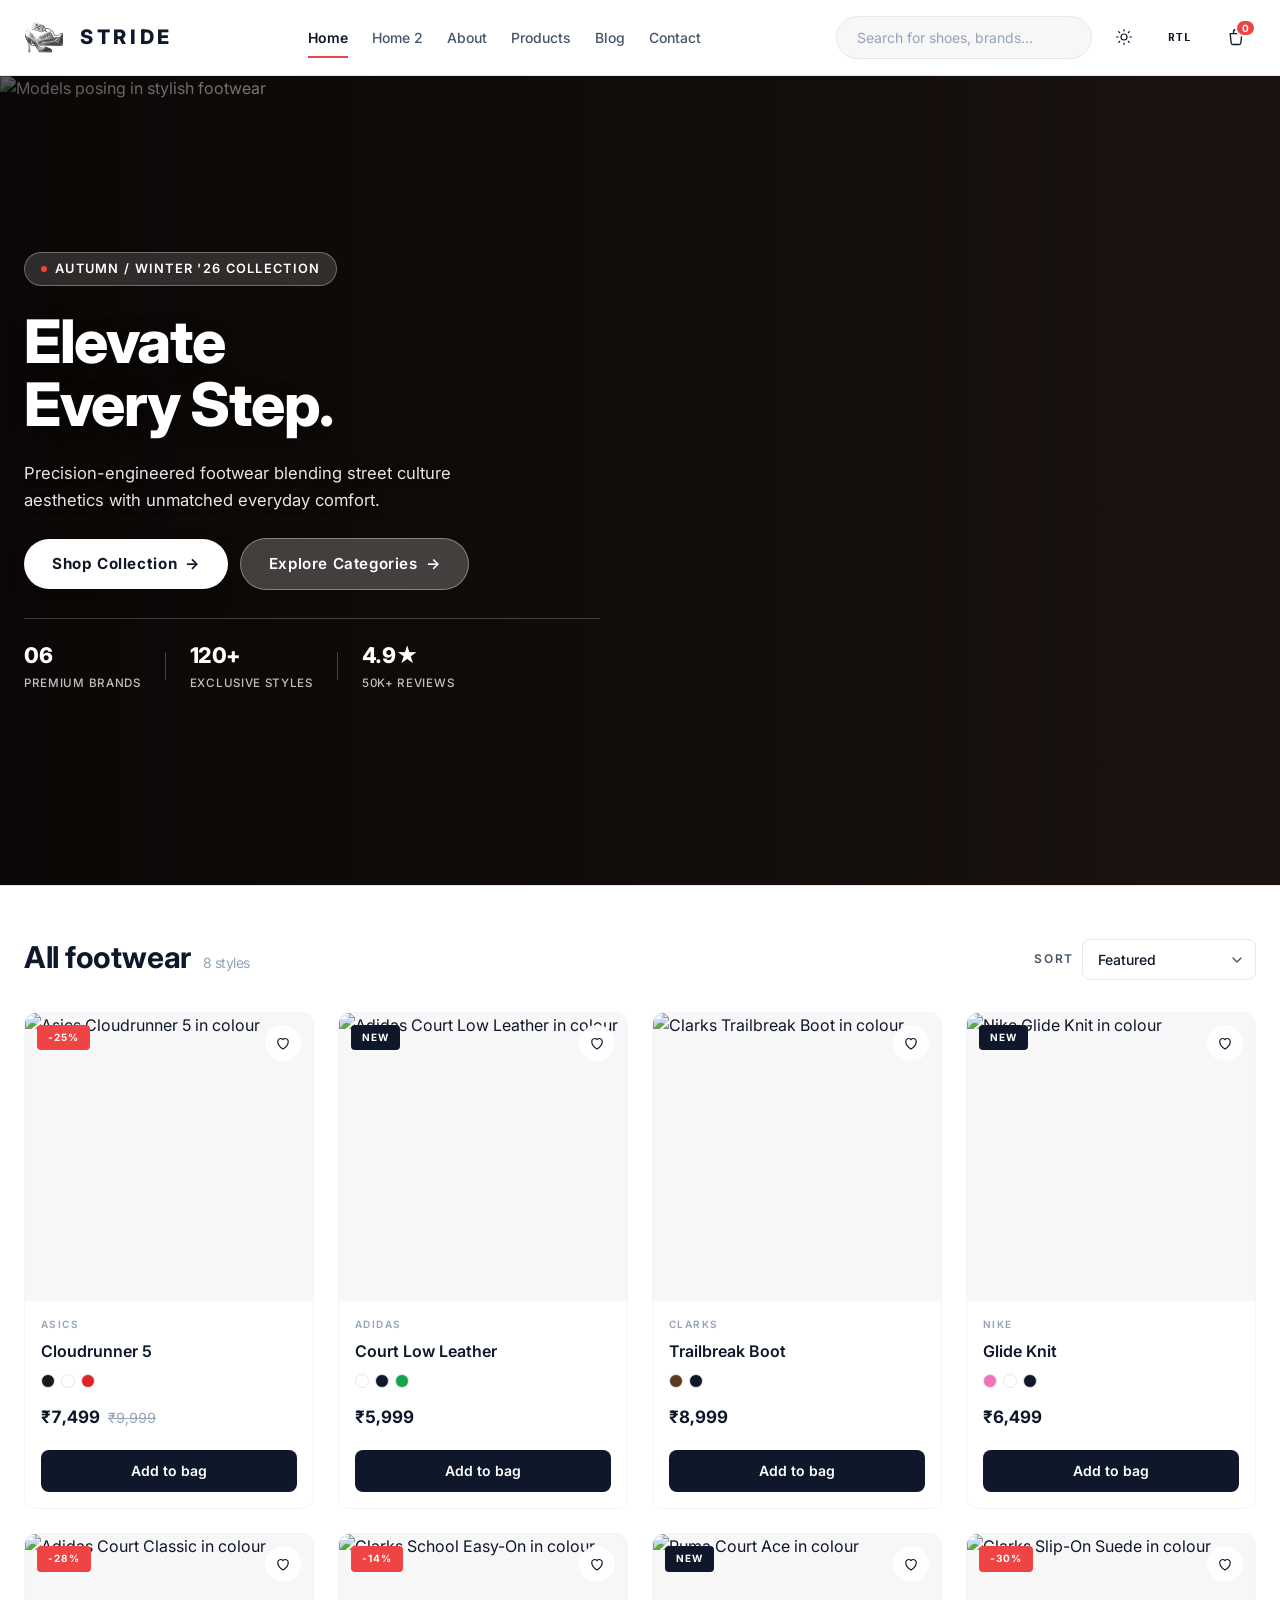
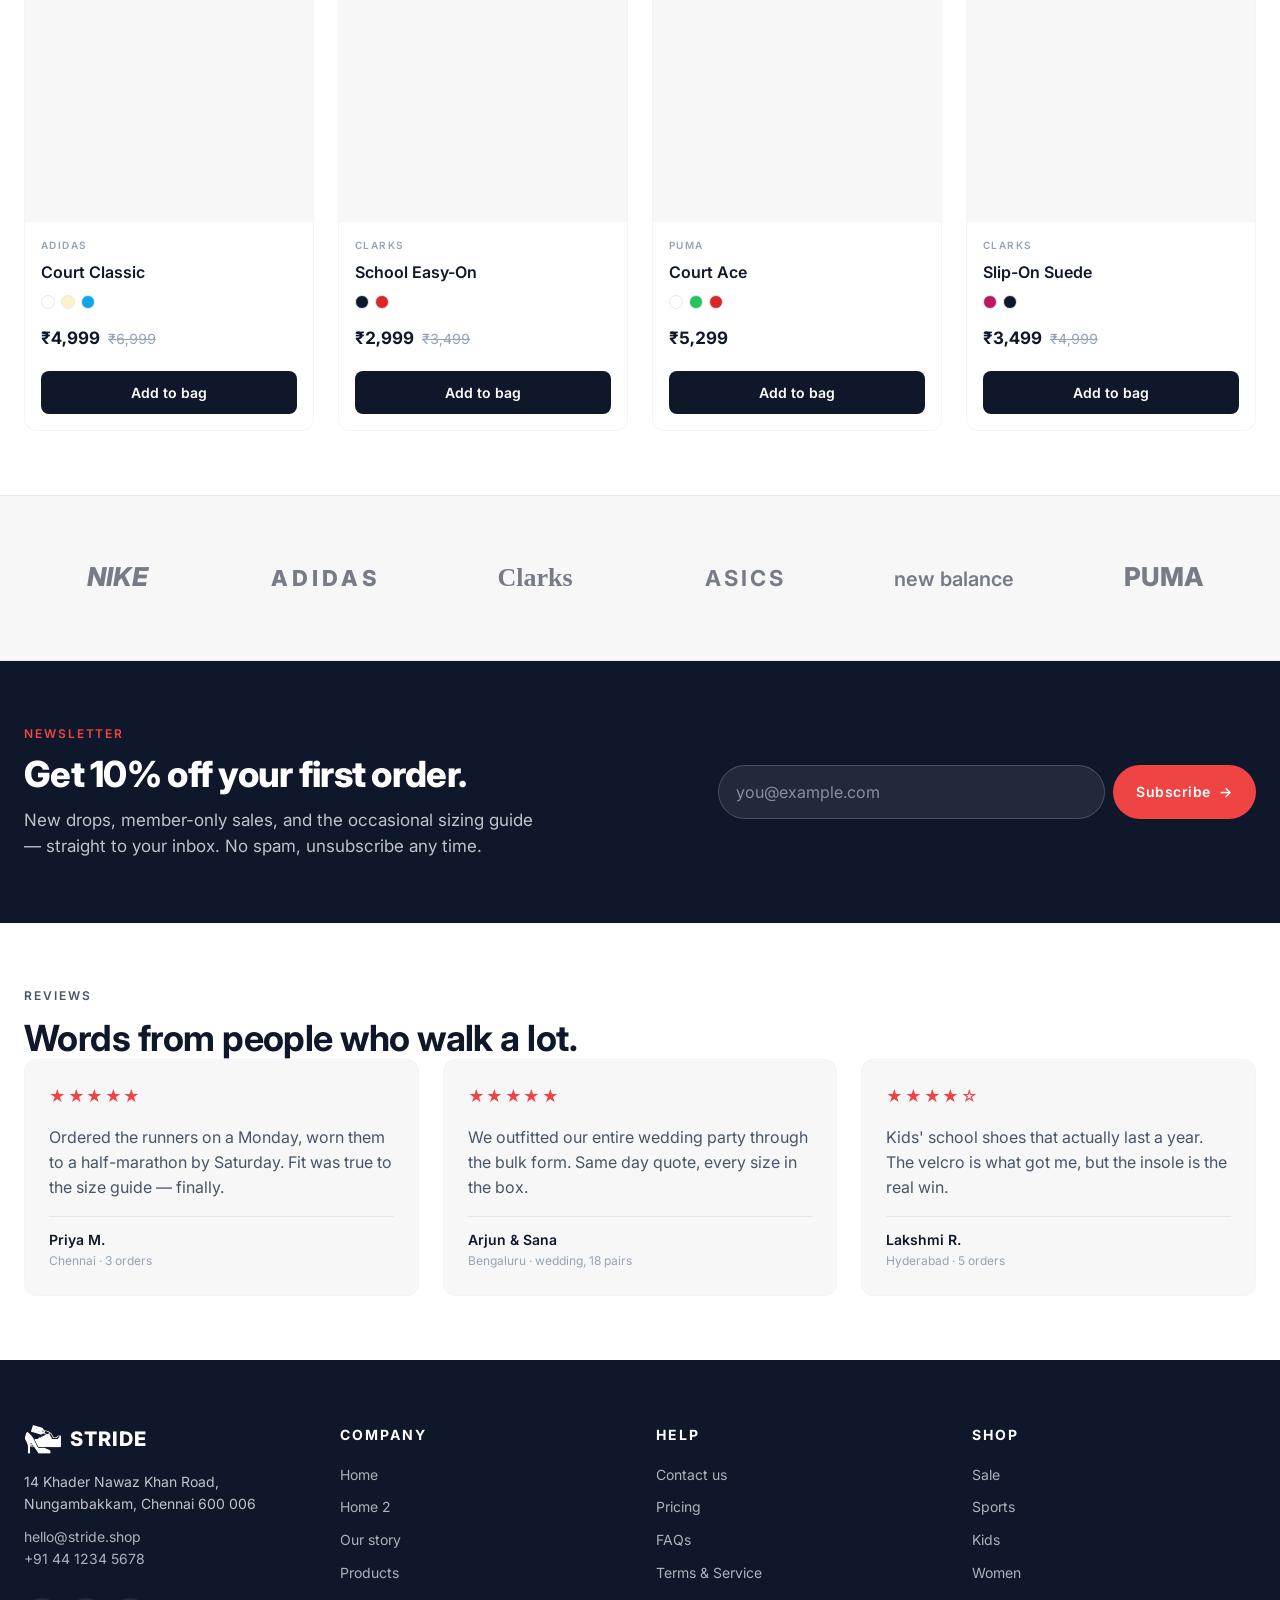
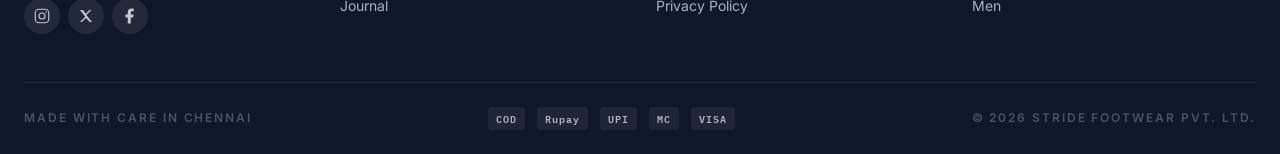
==== index.html @ 5e22107e "Initial Commit" ====
<!doctype html>
<html lang="en">
  <head>
    <meta charset="UTF-8" />
    <meta name="viewport" content="width=device-width, initial-scale=1.0" />
    <meta
      name="description"
      content="Stride — footwear for every step. Shop sneakers, formal shoes, sports shoes and kids' footwear from top brands. Free shipping over ₹999."
    />
    <title>Stride — Footwear for every step</title>
    <link rel="preconnect" href="https://fonts.googleapis.com" />
    <link rel="preconnect" href="https://fonts.gstatic.com" crossorigin />
    <link
      href="https://fonts.googleapis.com/css2?family=Inter:wght@300;400;500;600;700;800&family=IBM+Plex+Mono:wght@400;500&display=swap"
      rel="stylesheet"
    />
    <link rel="stylesheet" href="./css/styles.css" />
    <link
      rel="icon"
      href="data:image/svg+xml,%3Csvg xmlns='http://www.w3.org/2000/svg' viewBox='0 0 32 32'%3E%3Crect width='32' height='32' fill='%23ef4444'/%3E%3Cpath d='M5 22h22l-2-6-7-2-5 4-4-2-4 2z' fill='%23ffffff'/%3E%3C/svg%3E"
    />
    <script>
      /* Minimal theme boot to avoid flash — full logic in js/main.js */
      try {
        var t = localStorage.getItem('stride-theme');
        if (!t) t = matchMedia('(prefers-color-scheme: dark)').matches ? 'dark' : 'light';
        document.documentElement.setAttribute('data-theme', t);
        var d = localStorage.getItem('stride-dir');
        if (d) document.documentElement.setAttribute('dir', d);
      } catch (e) {}
    </script>
  </head>
  <body>
    <!-- navbar.js injects the shared utility bar, header and footer here -->

    <main id="top">
      <section class="hero hero--editorial" aria-labelledby="hero-title" style="min-height: 90vh;">
        <div class="hero__bg-media">
          <img
            src="https://images.unsplash.com/photo-1556906781-9a412961c28c?w=1600&auto=format&fit=crop"
            alt="Models posing in stylish footwear"
            class="hero__bg-img"
            loading="eager"
            decoding="async"
          />
          <div class="hero__bg-overlay" aria-hidden="true"></div>
        </div>

        <div class="hero__inner hero__inner--editorial">
          <!-- Left Overlay Copy -->
          <div class="hero__copy hero__copy--editorial" data-reveal>
            <span class="hero__eyebrow-editorial">
              <span class="hero__eyebrow-dot-white"></span>
              Autumn / Winter '26 Collection
            </span>

            <h1 id="hero-title" class="hero__title hero__title--editorial">
              Elevate<br />
              Every Step.
            </h1>

            <p class="hero__lede-editorial">
              Precision-engineered footwear blending street culture aesthetics with unmatched everyday comfort.
            </p>

            <div class="hero__ctas hero__ctas--editorial">
              <a href="#shop" class="btn hero__btn-white">
                Shop Collection
                <span aria-hidden="true">→</span>
              </a>
              <a href="#shop" class="btn hero__btn-glass">
                Explore Categories
                <span aria-hidden="true">→</span>
              </a>
            </div>

            <div class="hero__stats-editorial">
              <div class="hero__stat-item">
                <span class="hero__stat-val">06</span>
                <span class="hero__stat-lbl">Premium Brands</span>
              </div>
              <div class="hero__stat-divider"></div>
              <div class="hero__stat-item">
                <span class="hero__stat-val">120+</span>
                <span class="hero__stat-lbl">Exclusive Styles</span>
              </div>
              <div class="hero__stat-divider"></div>
              <div class="hero__stat-item">
                <span class="hero__stat-val">4.9★</span>
                <span class="hero__stat-lbl">50k+ Reviews</span>
              </div>
            </div>
          </div>

        </div>
      </section>

      <!-- ===============================================================
           PRODUCT GRID
           ============================================================ -->
      <section class="catalog" aria-labelledby="catalog-title">
        <header class="catalog__toolbar" data-reveal>
          <h2 id="catalog-title" class="catalog__title">
            <span data-catalog-label>All footwear</span>
            <span class="catalog__count" data-results-count>12 styles</span>
          </h2>

          <label class="catalog__sort">
            <span class="small-caps">Sort</span>
            <select data-sort>
              <option value="featured">Featured</option>
              <option value="price-asc">Price: Low to High</option>
              <option value="price-desc">Price: High to Low</option>
              <option value="newest">Newest</option>
            </select>
          </label>
        </header>

        <div class="product-grid" data-product-grid aria-live="polite">
          <!-- Cards rendered by script.js -->
        </div>

        <p class="catalog__empty" data-empty hidden>
          No products in this category yet. Try another filter.
        </p>
      </section>

      <!-- ===============================================================
           BRANDS
           ============================================================ -->
      <section id="brands" class="brands-strip" aria-labelledby="brands-title">
        <header class="brands-strip__header" data-reveal>
        </header>

        <ul class="brands-list" role="list" data-reveal>
          <li class="brands-list__item">
            <svg viewBox="0 0 160 36" width="160" height="36" aria-label="Nike">
              <text x="80" y="26" text-anchor="middle" font-family="Inter, sans-serif" font-style="italic" font-weight="800" font-size="26" fill="currentColor">NIKE</text>
            </svg>
          </li>
          <li class="brands-list__item">
            <svg viewBox="0 0 160 36" width="160" height="36" aria-label="Adidas">
              <text x="80" y="26" text-anchor="middle" font-family="Inter, sans-serif" font-weight="800" letter-spacing="4" font-size="22" fill="currentColor">ADIDAS</text>
            </svg>
          </li>
          <li class="brands-list__item">
            <svg viewBox="0 0 160 36" width="160" height="36" aria-label="Clarks">
              <text x="80" y="26" text-anchor="middle" font-family="Cormorant Garamond, serif" font-weight="600" font-size="26" fill="currentColor">Clarks</text>
            </svg>
          </li>
          <li class="brands-list__item">
            <svg viewBox="0 0 160 36" width="160" height="36" aria-label="Asics">
              <text x="80" y="26" text-anchor="middle" font-family="Inter, sans-serif" font-weight="700" letter-spacing="3" font-size="22" fill="currentColor">ASICS</text>
            </svg>
          </li>
          <li class="brands-list__item">
            <svg viewBox="0 0 180 36" width="180" height="36" aria-label="New Balance">
              <text x="90" y="26" text-anchor="middle" font-family="Inter, sans-serif" font-weight="600" font-size="20" fill="currentColor">new balance</text>
            </svg>
          </li>
          <li class="brands-list__item">
            <svg viewBox="0 0 160 36" width="160" height="36" aria-label="Puma">
              <text x="80" y="26" text-anchor="middle" font-family="Inter, sans-serif" font-weight="800" font-size="26" fill="currentColor">PUMA</text>
            </svg>
          </li>
        </ul>
      </section>

      <!-- ===============================================================
           PROMO STRIP
           ============================================================ -->
      <section class="promo-strip" aria-label="Newsletter signup">
        <div class="promo-strip__inner" data-reveal>
          <div class="promo-strip__copy">
            <span class="small-caps promo-strip__eyebrow">Newsletter</span>
            <h2 class="promo-strip__title">Get 10% off your first order.</h2>
            <p class="promo-strip__lede">
              New drops, member-only sales, and the occasional sizing
              guide — straight to your inbox. No spam, unsubscribe any
              time.
            </p>
          </div>
          <form class="promo-strip__form" data-form novalidate>
            <label class="visually-hidden" for="newsletter-email">Email address</label>
            <input
              id="newsletter-email"
              type="email"
              name="email"
              placeholder="you@example.com"
              required
              class="promo-strip__input"
            />
            <button type="submit" class="btn btn--primary">
              Subscribe
              <span aria-hidden="true">→</span>
            </button>
            <p class="promo-strip__done" data-form-success hidden>
              Thanks — check your inbox for the code.
            </p>
          </form>
        </div>
      </section>

      <!-- ===============================================================
           TESTIMONIALS
           ============================================================ -->
      <section class="testimonials" aria-labelledby="testimonials-title">
        <header class="testimonials__header" data-reveal>
          <span class="small-caps">Reviews</span>
          <h2 id="testimonials-title" class="testimonials__title">Words from people who walk a lot.</h2>
        </header>

        <ul class="testimonials__grid" role="list" data-reveal>
          <li class="testimonial">
            <div class="testimonial__stars" aria-label="5 out of 5 stars">★★★★★</div>
            <p class="testimonial__quote">
              Ordered the runners on a Monday, worn them to a half-marathon
              by Saturday. Fit was true to the size guide — finally.
            </p>
            <footer class="testimonial__author">
              <span class="testimonial__name">Priya M.</span>
              <span class="testimonial__meta">Chennai · 3 orders</span>
            </footer>
          </li>
          <li class="testimonial">
            <div class="testimonial__stars" aria-label="5 out of 5 stars">★★★★★</div>
            <p class="testimonial__quote">
              We outfitted our entire wedding party through the bulk
              form. Same day quote, every size in the box.
            </p>
            <footer class="testimonial__author">
              <span class="testimonial__name">Arjun &amp; Sana</span>
              <span class="testimonial__meta">Bengaluru · wedding, 18 pairs</span>
            </footer>
          </li>
          <li class="testimonial">
            <div class="testimonial__stars" aria-label="4 out of 5 stars">★★★★☆</div>
            <p class="testimonial__quote">
              Kids' school shoes that actually last a year. The velcro
              is what got me, but the insole is the real win.
            </p>
            <footer class="testimonial__author">
              <span class="testimonial__name">Lakshmi R.</span>
              <span class="testimonial__meta">Hyderabad · 5 orders</span>
            </footer>
          </li>
        </ul>
      </section>
    </main>

    <!-- ===================================================================
         CATALOG DATA — read by script.js
         =================================================================== -->
    <script type="application/json" id="catalog-data">
[
  {
    "id": "m-runner-01",
    "name": "Cloudrunner 5",
    "brand": "Asics",
    "category": "men",
    "price": 7499,
    "oldPrice": 9999,
    "badge": "sale",
    "discount": 25,
    "colors": ["#1a1a1a", "#ffffff", "#dc2626"],
    "image": "https://images.unsplash.com/photo-1542291026-7eec264c27ff?w=600&auto=format&fit=crop"
  },
  {
    "id": "m-sneaker-02",
    "name": "Court Low Leather",
    "brand": "Adidas",
    "category": "men",
    "price": 5999,
    "oldPrice": null,
    "badge": "new",
    "discount": null,
    "colors": ["#ffffff", "#0f172a", "#16a34a"],
    "image": "https://images.unsplash.com/photo-1595950653106-6c9ebd614d3a?w=600&auto=format&fit=crop"
  },
  {
    "id": "m-boot-03",
    "name": "Trailbreak Boot",
    "brand": "Clarks",
    "category": "men",
    "price": 8999,
    "oldPrice": null,
    "badge": null,
    "discount": null,
    "colors": ["#5b3a1f", "#0f172a"],
    "image": "https://images.unsplash.com/photo-1520639888713-7851133b1ed0?w=600&auto=format&fit=crop"
  },
  {
    "id": "w-runner-04",
    "name": "Glide Knit",
    "brand": "Nike",
    "category": "women",
    "price": 6499,
    "oldPrice": null,
    "badge": "new",
    "discount": null,
    "colors": ["#f472b6", "#ffffff", "#0f172a"],
    "image": "https://images.unsplash.com/photo-1606107557195-0e29a4b5b4aa?w=600&auto=format&fit=crop"
  },
  {
    "id": "w-sneaker-05",
    "name": "Court Classic",
    "brand": "Adidas",
    "category": "women",
    "price": 4999,
    "oldPrice": 6999,
    "badge": "sale",
    "discount": 28,
    "colors": ["#ffffff", "#fef3c7", "#0ea5e9"],
    "image": "https://images.unsplash.com/photo-1595341888016-a392ef81b7de?w=600&auto=format&fit=crop"
  },
  
  {
    "id": "k-velcro-08",
    "name": "School Easy-On",
    "brand": "Clarks",
    "category": "kids",
    "price": 2999,
    "oldPrice": 3499,
    "badge": "sale",
    "discount": 14,
    "colors": ["#0f172a", "#dc2626"],
    "image": "https://images.unsplash.com/photo-1551107696-a4b0c5a0d9a2?w=600&auto=format&fit=crop"
  },
  
  {
    "id": "s-court-10",
    "name": "Court Ace",
    "brand": "Puma",
    "category": "sports",
    "price": 5299,
    "oldPrice": null,
    "badge": "new",
    "discount": null,
    "colors": ["#ffffff", "#22c55e", "#dc2626"],
    "image": "https://images.unsplash.com/photo-1460353581641-37baddab0fa2?w=600&auto=format&fit=crop"
  },
  
  {
    "id": "w-sale-12",
    "name": "Slip-On Suede",
    "brand": "Clarks",
    "category": "women",
    "price": 3499,
    "oldPrice": 4999,
    "badge": "sale",
    "discount": 30,
    "colors": ["#be185d", "#0f172a"],
    "image": "https://images.unsplash.com/photo-1543163521-1bf539c55dd2?w=600&auto=format&fit=crop"
  }
]
    </script>

    <script src="./js/data.js" defer></script>
    <script src="./js/navbar.js" defer></script>
    <script src="./js/main.js" defer></script>
    <script src="./js/form-validation.js" defer></script>
    <script src="./js/script.js" defer></script>
  </body>
</html>
---- css/styles.css ----
/* ==========================================================================
   Stride — Footwear ecommerce landing page
   ========================================================================== */

/* --------------------------------------------------------------------------
   Design tokens
   -------------------------------------------------------------------------- */
:root {
  /* Color */
  --bg: #ffffff;
  --bg-soft: #f7f7f8;
  --surface: #ffffff;
  --ink: #0f172a;
  --ink-soft: #475569;
  --ink-muted: #94a3b8;
  --border: #e5e7eb;
  --border-soft: #f1f5f9;
  --accent: #ef4444;
  --accent-deep: #dc2626;
  --accent-soft: #fff1f2;
  --success: #16a34a;
  --danger: #dc2626;
  --price: #0f172a;
  --price-old: #94a3b8;
  --utility-bg: #0f172a;
  --utility-text: #f1f5f9;
  --inverse-bg: #0f172a;
  --inverse-text: #ffffff;
  --footer-bg: #0f172a;
  --toast-bg: #0f172a;
  --toast-text: #ffffff;

  /* Type */
  --font-display: 'Inter', system-ui, sans-serif;
  --font-body: 'Inter', system-ui, -apple-system, BlinkMacSystemFont, sans-serif;
  --font-mono: 'IBM Plex Mono', ui-monospace, 'Courier New', monospace;

  /* Spacing (4pt base for ecommerce density) */
  --space-1: 0.25rem;
  --space-2: 0.5rem;
  --space-3: 0.75rem;
  --space-4: 1rem;
  --space-6: 1.5rem;
  --space-8: 2rem;
  --space-12: 3rem;
  --space-16: 4rem;
  --space-24: 6rem;

  /* Type scale */
  --text-xs: 0.75rem;
  --text-sm: 0.875rem;
  --text-base: 1rem;
  --text-lg: 1.0625rem;
  --text-xl: 1.25rem;
  --text-2xl: 1.5rem;
  --text-3xl: 1.875rem;
  --text-4xl: 2.25rem;
  --text-5xl: 3rem;
  --text-6xl: 3.75rem;

  /* Layout */
  --max-width: 80rem;
  --gutter: 1.5rem;

  /* Radii */
  --radius-sm: 4px;
  --radius-md: 8px;
  --radius-lg: 12px;
  --radius-xl: 16px;
  --radius-pill: 999px;

  /* Shadows */
  --shadow-sm: 0 1px 2px rgba(15, 23, 42, 0.05);
  --shadow-md: 0 4px 12px -2px rgba(15, 23, 42, 0.08);
  --shadow-lg: 0 16px 40px -12px rgba(15, 23, 42, 0.18);

  /* Easing */
  --ease-out: cubic-bezier(0.22, 0.61, 0.36, 1);
  color-scheme: light;
}

/* --------------------------------------------------------------------------
   Reset
   -------------------------------------------------------------------------- */
*,
*::before,
*::after {
  box-sizing: border-box;
}

html {
  scroll-behavior: smooth;
  -webkit-text-size-adjust: 100%;
}

body {
  margin: 0;
  background: var(--bg);
  color: var(--ink);
  font-family: var(--font-body);
  font-size: var(--text-base);
  line-height: 1.55;
  font-weight: 400;
  -webkit-font-smoothing: antialiased;
  -moz-osx-font-smoothing: grayscale;
  text-rendering: optimizeLegibility;
  transition: background-color 260ms ease, color 260ms ease;
}

img,
svg {
  display: block;
  max-width: 100%;
}

a {
  color: var(--ink);
  text-decoration: none;
  transition: color 160ms ease;
}

a:hover {
  color: var(--accent-deep);
}

button {
  font: inherit;
  color: inherit;
  background: none;
  border: none;
  cursor: pointer;
}

ul,
ol {
  list-style: none;
  margin: 0;
  padding: 0;
}

h1,
h2,
h3,
h4,
h5,
h6,
p,
dl,
dd,
figure {
  margin: 0;
}

.visually-hidden {
  position: absolute;
  width: 1px;
  height: 1px;
  padding: 0;
  margin: -1px;
  overflow: hidden;
  clip: rect(0, 0, 0, 0);
  border: 0;
}

/* --------------------------------------------------------------------------
   Utility classes
   -------------------------------------------------------------------------- */
.small-caps {
  font-family: var(--font-body);
  font-size: var(--text-xs);
  letter-spacing: 0.16em;
  text-transform: uppercase;
  font-weight: 600;
  color: var(--ink-soft);
}

/* --------------------------------------------------------------------------
   Buttons
   -------------------------------------------------------------------------- */
.btn {
  display: inline-flex;
  align-items: center;
  justify-content: center;
  gap: var(--space-2);
  padding: 0.85rem 1.4rem;
  font-family: var(--font-body);
  font-size: var(--text-sm);
  letter-spacing: 0.04em;
  font-weight: 600;
  border: 1px solid transparent;
  border-radius: var(--radius-pill);
  cursor: pointer;
  transition: all 180ms var(--ease-out);
  white-space: nowrap;
  text-align: center;
}

.btn--primary {
  background: var(--inverse-bg);
  color: var(--inverse-text);
}
.btn--primary:hover {
  background: var(--accent-deep);
  color: #fff;
  transform: translateY(-1px);
  box-shadow: var(--shadow-md);
}

.btn--ghost {
  background: transparent;
  color: var(--ink);
  border-color: var(--border);
}
.btn--ghost:hover {
  background: var(--bg-soft);
  border-color: var(--ink-muted);
}

.btn--accent {
  background: var(--accent);
  color: #fff;
}
.btn--accent:hover {
  background: var(--accent-deep);
  color: #fff;
}

.btn--block {
  width: 100%;
}

/* --------------------------------------------------------------------------
   Utility bar (top strip)
   -------------------------------------------------------------------------- */
.utility-bar {
  background: var(--utility-bg);
  color: var(--utility-text);
  font-size: var(--text-xs);
}

.utility-bar__inner {
  max-width: var(--max-width);
  margin: 0 auto;
  padding: 0.6rem var(--gutter);
  display: flex;
  align-items: center;
  gap: var(--space-6);
}

.utility-bar__item {
  display: inline-flex;
  align-items: center;
  gap: 0.4rem;
  color: rgba(241, 245, 249, 0.85);
  letter-spacing: 0.02em;
}

.utility-bar__item--right {
  margin-left: auto;
}

.utility-bar__item a {
  color: rgba(241, 245, 249, 0.85);
  transition: color 160ms ease;
}

.utility-bar__item a:hover {
  color: #fff;
}

@media (max-width: 720px) {
  .utility-bar__item:not(:first-child):not(.utility-bar__item--right) {
    display: none;
  }
  .utility-bar__item--right a:nth-of-type(2) {
    display: none;
  }
}

/* --------------------------------------------------------------------------
   Header
   -------------------------------------------------------------------------- */
.header {
  position: sticky;
  top: 0;
  z-index: 50;
  background: var(--bg);
  border-bottom: 1px solid var(--border);
  backdrop-filter: saturate(140%) blur(10px);
}

.header__inner {
  max-width: var(--max-width);
  margin: 0 auto;
  padding: var(--space-4) var(--gutter);
  display: grid;
  grid-template-columns: auto 1fr auto;
  align-items: center;
  gap: var(--space-6);
}

.brand {
  display: inline-flex;
  align-items: center;
  gap: var(--space-2);
  color: var(--ink);
}

.brand__mark {
  display: inline-flex;
  color: var(--accent);
}

.brand__word {
  font-size: var(--text-xl);
  font-weight: 800;
  letter-spacing: 0.18em;
}

.primary-nav {
  display: flex;
  align-items: center;
  gap: var(--space-6);
  justify-self: center;
}

.primary-nav__link {
  font-size: var(--text-sm);
  font-weight: 500;
  color: var(--ink-soft);
  position: relative;
  padding: var(--space-2) 0;
}

.primary-nav__link:hover {
  color: var(--ink);
}

.primary-nav__link--accent {
  color: var(--accent-deep);
  font-weight: 600;
}

.primary-nav__link.is-active {
  color: var(--ink);
  font-weight: 600;
}

.primary-nav__link.is-active::after {
  transform: scaleX(1);
}

.primary-nav__link::after {
  content: '';
  position: absolute;
  left: 0;
  right: 0;
  bottom: -2px;
  height: 2px;
  background: var(--accent);
  transform: scaleX(0);
  transform-origin: left center;
  transition: transform 220ms var(--ease-out);
}

.primary-nav__link:hover::after {
  transform: scaleX(1);
}

.header__actions {
  display: flex;
  align-items: center;
  gap: var(--space-3);
  justify-self: end;
}

.search {
  position: relative;
  display: flex;
  align-items: center;
  background: var(--bg-soft);
  border: 1px solid var(--border);
  border-radius: var(--radius-pill);
  padding: 0 var(--space-3);
  width: 16rem;
  transition: border-color 160ms ease, background 160ms ease;
}

.search:focus-within {
  border-color: var(--ink);
  background: #fff;
}

.search__icon {
  color: var(--ink-muted);
  display: inline-flex;
}

.search__input {
  flex: 1;
  border: none;
  background: transparent;
  padding: 0.6rem var(--space-2);
  font: inherit;
  font-size: var(--text-sm);
  color: var(--ink);
  outline: none;
}

.search__input::placeholder {
  color: var(--ink-muted);
}

.icon-btn {
  position: relative;
  display: inline-flex;
  align-items: center;
  justify-content: center;
  width: 40px;
  height: 40px;
  border-radius: var(--radius-pill);
  color: var(--ink);
  transition: background 160ms ease, color 160ms ease;
}

.icon-btn:hover {
  background: var(--bg-soft);
  color: var(--accent-deep);
}

.icon-btn__count {
  position: absolute;
  top: 2px;
  right: 0;
  background: var(--accent);
  color: #fff;
  font-size: 10px;
  font-weight: 700;
  min-width: 18px;
  height: 18px;
  border-radius: var(--radius-pill);
  display: inline-flex;
  align-items: center;
  justify-content: center;
  padding: 0 5px;
  border: 2px solid var(--bg);
}

/* Hamburger */
.nav-toggle {
  display: none;
  flex-direction: column;
  gap: 4px;
  width: 40px;
  height: 40px;
  align-items: center;
  justify-content: center;
}

.nav-toggle__line {
  display: block;
  width: 20px;
  height: 2px;
  background: var(--ink);
  transition: transform 200ms ease, opacity 200ms ease;
}

.nav-toggle[aria-expanded='true'] .nav-toggle__line:nth-child(1) {
  transform: translateY(6px) rotate(45deg);
}
.nav-toggle[aria-expanded='true'] .nav-toggle__line:nth-child(2) {
  opacity: 0;
}
.nav-toggle[aria-expanded='true'] .nav-toggle__line:nth-child(3) {
  transform: translateY(-6px) rotate(-45deg);
}

/* Mobile nav (under header) */
.mobile-nav {
  display: none;
  flex-direction: column;
  gap: 0;
  padding: var(--space-3) var(--gutter) var(--space-6);
  background: var(--bg);
  border-top: 1px solid var(--border-soft);
}

.mobile-nav__link {
  padding: var(--space-3) 0;
  font-weight: 500;
  color: var(--ink);
  border-bottom: 1px solid var(--border-soft);
}

.mobile-nav__link--accent {
  color: var(--accent-deep);
  font-weight: 600;
}

.mobile-nav__link.is-active {
  color: var(--accent-deep);
  font-weight: 600;
}

.mobile-nav__row {
  display: flex;
  flex-wrap: wrap;
  gap: var(--space-2);
  padding-top: var(--space-3);
}

.mobile-nav.is-open {
  display: flex;
}

/* --------------------------------------------------------------------------
   Hero (Original & Full-Bleed Editorial Variant)
   -------------------------------------------------------------------------- */
.hero {
  background: var(--bg-soft);
  border-bottom: 1px solid var(--border);
}

.hero--editorial {
  position: relative;
  min-height: clamp(480px, 75vh, 680px);
  display: flex;
  align-items: center;
  overflow: hidden;
  background: #1c1410;
  color: #ffffff;
  border-bottom: 1px solid var(--border);
}

.hero__bg-media {
  position: absolute;
  inset: 0;
  z-index: 0;
  overflow: hidden;
}

.hero__bg-img {
  width: 100%;
  height: 100%;
  object-fit: cover;
  object-position: center 35%;
  display: block;
}

.hero__bg-overlay {
  position: absolute;
  inset: 0;
  background: linear-gradient(
    90deg,
    rgba(0, 0, 0, 0.65) 0%,
    rgba(0, 0, 0, 0.35) 55%,
    rgba(0, 0, 0, 0.05) 100%
  );
}

.hero__inner--editorial {
  position: relative;
  z-index: 2;
  width: 100%;
  max-width: var(--max-width);
  margin: 0 auto;
  padding: clamp(3rem, 6vw, 5rem) var(--gutter);
  display: flex;
  justify-content: space-between;
  align-items: flex-end;
  min-height: clamp(420px, 65vh, 600px);
}

.hero__copy--editorial {
  display: flex;
  flex-direction: column;
  gap: clamp(1.25rem, 2.5vw, 1.85rem);
  max-width: 36rem;
}

.hero__eyebrow-editorial {
  display: inline-flex;
  align-items: center;
  gap: 0.5rem;
  padding: 0.4rem 1rem;
  background: rgba(255, 255, 255, 0.15);
  border: 1px solid rgba(255, 255, 255, 0.3);
  border-radius: 9999px;
  color: #ffffff;
  font-size: 0.8rem;
  font-weight: 600;
  letter-spacing: 0.1em;
  text-transform: uppercase;
  backdrop-filter: blur(10px);
  -webkit-backdrop-filter: blur(10px);
  width: fit-content;
}

.hero__eyebrow-dot-white {
  width: 6px;
  height: 6px;
  border-radius: 50%;
  background: var(--accent);
}

.hero__title--editorial {
  font-size: clamp(3rem, 6.5vw, 5.2rem);
  font-weight: 800;
  line-height: 1.04;
  letter-spacing: -0.03em;
  color: #ffffff !important;
  margin: 0;
  text-shadow: 0 4px 20px rgba(0, 0, 0, 0.4);
}

.hero__lede-editorial {
  font-size: clamp(1rem, 1.3vw, 1.15rem);
  line-height: 1.6;
  color: rgba(255, 255, 255, 0.9);
  max-width: 30rem;
  margin: 0;
  text-shadow: 0 2px 10px rgba(0, 0, 0, 0.3);
}

.hero__ctas--editorial {
  display: flex;
  align-items: center;
  gap: 1rem;
  flex-wrap: wrap;
}

.hero__stats-editorial {
  display: flex;
  align-items: center;
  gap: 1.5rem;
  margin-top: 0.25rem;
  padding-top: 1.25rem;
  border-top: 1px solid rgba(255, 255, 255, 0.22);
}

.hero__stat-item {
  display: flex;
  flex-direction: column;
  gap: 0.15rem;
}

.hero__stat-val {
  font-size: 1.35rem;
  font-weight: 800;
  color: #ffffff;
  letter-spacing: -0.02em;
}

.hero__stat-lbl {
  font-size: 0.725rem;
  color: rgba(255, 255, 255, 0.75);
  text-transform: uppercase;
  letter-spacing: 0.06em;
  font-weight: 500;
}

.hero__stat-divider {
  width: 1px;
  height: 28px;
  background: rgba(255, 255, 255, 0.22);
}

/* Primary White Pill Button */
.hero__btn-white {
  background: #ffffff !important;
  color: #111827 !important;
  padding: 0.85rem 1.75rem;
  border-radius: 9999px;
  font-weight: 700;
  font-size: 0.95rem;
  border: none;
  display: inline-flex;
  align-items: center;
  gap: 0.5rem;
  text-decoration: none;
  box-shadow: 0 10px 25px rgba(0, 0, 0, 0.2);
  transition: all 0.25s ease;
}

.hero__btn-white:hover {
  background: #f3f4f6 !important;
  transform: translateY(-2px);
  box-shadow: 0 14px 30px rgba(0, 0, 0, 0.28);
}

/* Translucent Glass Pill Button */
.hero__btn-glass {
  background: rgba(255, 255, 255, 0.22) !important;
  color: #ffffff !important;
  border: 1px solid rgba(255, 255, 255, 0.35) !important;
  padding: 0.85rem 1.75rem;
  border-radius: 9999px;
  font-weight: 600;
  font-size: 0.95rem;
  text-decoration: none;
  backdrop-filter: blur(12px);
  -webkit-backdrop-filter: blur(12px);
  display: inline-flex;
  align-items: center;
  gap: 0.5rem;
  transition: all 0.25s ease;
}

.hero__btn-glass:hover {
  background: rgba(255, 255, 255, 0.35) !important;
  border-color: rgba(255, 255, 255, 0.6) !important;
  transform: translateY(-2px);
}

/* Top-Right Floating Card Widget */
.hero__floating-card {
  position: absolute;
  top: clamp(2rem, 4vw, 3.5rem);
  right: var(--gutter);
  z-index: 3;
  background: #ffffff;
  border-radius: 20px;
  padding: 0.75rem;
  width: clamp(200px, 22vw, 240px);
  box-shadow: 0 20px 45px rgba(0, 0, 0, 0.22);
  display: flex;
  flex-direction: column;
  gap: 0.75rem;
  transition: transform 0.3s ease, box-shadow 0.3s ease;
  animation: floatHeroCard 5s ease-in-out infinite;
}

@keyframes floatHeroCard {
  0%, 100% {
    transform: translateY(0);
  }
  50% {
    transform: translateY(-8px);
  }
}

.hero__floating-card:hover {
  transform: translateY(-6px) scale(1.02) !important;
  box-shadow: 0 26px 50px rgba(0, 0, 0, 0.28);
}

.hero__floating-thumb {
  width: 100%;
  aspect-ratio: 4 / 3;
  border-radius: 14px;
  overflow: hidden;
  background: #f3f4f6;
}

.hero__floating-thumb img {
  width: 100%;
  height: 100%;
  object-fit: cover;
  display: block;
}

.hero__floating-link {
  font-size: 0.785rem;
  font-weight: 700;
  color: #111827;
  text-decoration: none;
  display: flex;
  align-items: center;
  justify-content: space-between;
  padding: 0.25rem 0.35rem;
  transition: color 0.2s ease;
}

.hero__floating-link:hover {
  color: var(--accent);
}

.hero__inner {
  max-width: var(--max-width);
  margin: 0 auto;
  padding: var(--space-12) var(--gutter) var(--space-16);
  display: grid;
  grid-template-columns: 1fr 1.05fr;
  gap: var(--space-12);
  align-items: center;
}

.hero__copy {
  display: flex;
  flex-direction: column;
  gap: var(--space-6);
}

.hero__eyebrow {
  display: inline-flex;
  align-items: center;
  gap: var(--space-2);
  align-self: flex-start;
  padding: 0.4rem 0.9rem;
  background: var(--accent-soft);
  border: 1px solid #fecaca;
  border-radius: var(--radius-pill);
  color: var(--accent-deep);
  font-weight: 600;
  font-size: var(--text-xs);
  letter-spacing: 0.1em;
  text-transform: uppercase;
}

.hero__eyebrow-dot {
  width: 6px;
  height: 6px;
  border-radius: 50%;
  background: var(--accent);
}

.hero__title {
  font-size: clamp(2.75rem, 5.5vw, var(--text-6xl));
  font-weight: 800;
  line-height: 1.05;
  letter-spacing: -0.025em;
  color: var(--ink);
}

.hero__accent {
  font-style: normal;
  color: var(--accent-deep);
  position: relative;
}

.hero__accent::after {
  content: '';
  position: absolute;
  left: 0;
  right: 0;
  bottom: 0.08em;
  height: 0.18em;
  background: var(--accent-soft);
  z-index: -1;
  border-radius: 2px;
}

.hero__lede {
  font-size: var(--text-lg);
  line-height: 1.55;
  color: var(--ink-soft);
  max-width: 32rem;
}

.hero__ctas {
  display: flex;
  flex-wrap: wrap;
  gap: var(--space-3);
}

.hero__pills {
  display: flex;
  gap: var(--space-8);
  margin-top: var(--space-6);
  padding-top: var(--space-6);
  border-top: 1px solid var(--border);
}

.hero__pill dt {
  font-size: var(--text-xs);
  color: var(--ink-muted);
  margin-bottom: 0.2rem;
}

.hero__pill dd {
  font-size: var(--text-xl);
  font-weight: 700;
  color: var(--ink);
}

/* Editorial Magazine Visual Showcase */
.hero__visual {
  position: relative;
  display: flex;
  justify-content: center;
  align-items: center;
  width: 100%;
}

.hero__mag-wrapper {
  position: relative;
  width: 100%;
  max-width: 440px;
  margin: 0 auto;
}

/* Offset decorative background magazine shadow frame */
.hero__mag-bg-frame {
  position: absolute;
  top: 18px;
  left: 18px;
  right: -18px;
  bottom: -18px;
  border: 2px solid var(--accent);
  border-radius: var(--radius-xl);
  z-index: 0;
  opacity: 0.35;
  transition: transform 0.4s ease, opacity 0.4s ease;
}

.hero__mag-wrapper:hover .hero__mag-bg-frame {
  transform: translate(6px, 6px);
  opacity: 0.6;
}

/* Magazine Editorial Photo Container */
.hero__mag-frame {
  position: relative;
  z-index: 1;
  border-radius: var(--radius-xl);
  overflow: hidden;
  aspect-ratio: 4 / 5;
  box-shadow: var(--shadow-lg);
  background: var(--bg-soft);
  border: 1px solid var(--border);
}

.hero__mag-img {
  width: 100%;
  height: 100%;
  object-fit: cover;
  display: block;
  transition: transform 0.6s cubic-bezier(0.16, 1, 0.3, 1);
}

.hero__mag-frame:hover .hero__mag-img {
  transform: scale(1.04);
}

/* Magazine Overlay Elements */
.hero__mag-overlay {
  position: absolute;
  top: var(--space-4);
  left: var(--space-4);
  right: var(--space-4);
  display: flex;
  justify-content: space-between;
  align-items: center;
  z-index: 2;
  pointer-events: none;
}

.hero__mag-tag {
  background: rgba(255, 255, 255, 0.92);
  backdrop-filter: blur(10px);
  padding: 0.45rem 0.9rem;
  border-radius: var(--radius-pill);
  font-size: 11px;
  font-weight: 700;
  color: var(--ink);
  display: inline-flex;
  align-items: center;
  gap: 0.5rem;
  letter-spacing: 0.08em;
  box-shadow: var(--shadow-md);
  border: 1px solid rgba(255, 255, 255, 0.8);
}

.hero__mag-dot {
  width: 6px;
  height: 6px;
  border-radius: 50%;
  background: var(--accent);
}

.hero__mag-issue {
  background: rgba(15, 23, 42, 0.85);
  backdrop-filter: blur(10px);
  padding: 0.45rem 0.85rem;
  border-radius: var(--radius-pill);
  font-size: 11px;
  font-weight: 700;
  color: #ffffff;
  letter-spacing: 0.1em;
  box-shadow: var(--shadow-md);
}

/* Floating Editorial Product Callout Card */
.hero__mag-card {
  position: absolute;
  bottom: -20px;
  right: -15px;
  z-index: 3;
  background: rgba(255, 255, 255, 0.95);
  padding: 0.65rem 1rem;
  border-radius: 20px;
  box-shadow: 0 20px 40px rgba(0, 0, 0, 0.14);
  display: flex;
  align-items: center;
  gap: 0.85rem;
  border: 1px solid rgba(255, 255, 255, 0.9);
  backdrop-filter: blur(12px);
  transition: transform 0.3s ease, box-shadow 0.3s ease;
  animation: floatMagCard 5s ease-in-out infinite;
}

@keyframes floatMagCard {
  0%, 100% {
    transform: translateY(0);
  }
  50% {
    transform: translateY(-8px);
  }
}

.hero__mag-card:hover {
  transform: translateY(-6px) scale(1.03) !important;
  box-shadow: 0 24px 48px rgba(0, 0, 0, 0.2);
}

.hero__mag-card-thumb {
  width: 48px;
  height: 48px;
  border-radius: 12px;
  overflow: hidden;
  background: #f3f4f6;
  flex-shrink: 0;
}

.hero__mag-card-thumb img {
  width: 100%;
  height: 100%;
  object-fit: cover;
}

.hero__mag-card-info {
  display: flex;
  flex-direction: column;
}

.hero__mag-card-name {
  font-size: 0.8rem;
  font-weight: 600;
  color: #1f2937;
  white-space: nowrap;
}

.hero__mag-card-price {
  font-size: 0.9rem;
  font-weight: 700;
  color: var(--accent);
}

/* --------------------------------------------------------------------------
   Chip bar (category filter)
   -------------------------------------------------------------------------- */
.chip-bar {
  border-bottom: 1px solid var(--border);
  background: var(--bg);
  position: sticky;
  top: 72px;
  z-index: 40;
}

.chip-bar__inner {
  max-width: var(--max-width);
  margin: 0 auto;
  padding: var(--space-4) var(--gutter);
  display: flex;
  flex-wrap: wrap;
  gap: var(--space-2);
  overflow-x: auto;
}

.chip {
  display: inline-flex;
  align-items: center;
  gap: var(--space-2);
  padding: 0.55rem 1.1rem;
  background: var(--bg);
  border: 1px solid var(--border);
  border-radius: var(--radius-pill);
  font-size: var(--text-sm);
  font-weight: 500;
  color: var(--ink-soft);
  transition: all 160ms var(--ease-out);
  white-space: nowrap;
}

.chip:hover {
  border-color: var(--ink);
  color: var(--ink);
}

.chip.is-active {
  background: var(--inverse-bg);
  color: var(--inverse-text);
  border-color: var(--inverse-bg);
}

.chip--accent.is-active {
  background: var(--accent);
  border-color: var(--accent);
  color: #fff;
}

.chip__count {
  font-family: var(--font-mono);
  font-size: 11px;
  padding: 1px 6px;
  border-radius: var(--radius-pill);
  background: var(--bg-soft);
  color: var(--ink-muted);
}

.chip.is-active .chip__count {
  background: rgba(255, 255, 255, 0.18);
  color: #fff;
}

.shop-search {
  display: flex;
  align-items: center;
  gap: var(--space-3);
  max-width: 26rem;
  margin: var(--space-6) 0 var(--space-8);
  padding: 0.65rem 1rem;
  background: var(--surface);
  border: 1px solid var(--border);
  border-radius: var(--radius-md);
  color: var(--ink-muted);
  transition: border-color 160ms ease, box-shadow 160ms ease;
}

.shop-search:focus-within {
  border-color: var(--ink);
  box-shadow: var(--shadow-sm);
}

.shop-search svg {
  flex-shrink: 0;
}

.shop-search input {
  flex: 1;
  min-width: 0;
  border: 0;
  background: transparent;
  color: var(--ink);
  font-size: var(--text-sm);
  font-family: inherit;
}

.shop-search input:focus {
  outline: none;
}

.shop-search input::placeholder {
  color: var(--ink-muted);
}

.product-list {
  align-items: start;
}

html[data-theme='dark'] .chip.is-active .chip__count {
  background: rgba(0, 0, 0, 0.12);
  color: var(--inverse-text);
}

/* --------------------------------------------------------------------------
   Catalog (toolbar + grid)
   -------------------------------------------------------------------------- */
.catalog {
  max-width: var(--max-width);
  margin: 0 auto;
  padding: var(--space-12) var(--gutter) var(--space-16);
}

.catalog__toolbar {
  display: flex;
  align-items: flex-end;
  justify-content: space-between;
  gap: var(--space-6);
  margin-bottom: var(--space-8);
  flex-wrap: wrap;
}

.catalog__title {
  display: flex;
  align-items: baseline;
  gap: var(--space-3);
  font-size: var(--text-3xl);
  font-weight: 700;
  letter-spacing: -0.015em;
}

.catalog__count {
  font-size: var(--text-sm);
  font-weight: 400;
  color: var(--ink-muted);
}

.catalog__sort {
  display: inline-flex;
  align-items: center;
  gap: var(--space-2);
}

.catalog__sort select {
  font: inherit;
  font-size: var(--text-sm);
  font-weight: 500;
  color: var(--ink);
  padding: 0.55rem 2.2rem 0.55rem 0.9rem;
  background: var(--bg);
  border: 1px solid var(--border);
  border-radius: var(--radius-md);
  cursor: pointer;
  appearance: none;
  background-image: url("data:image/svg+xml;utf8,<svg xmlns='http://www.w3.org/2000/svg' viewBox='0 0 24 24' fill='none' stroke='%23475569' stroke-width='2' stroke-linecap='round' stroke-linejoin='round'><polyline points='6 9 12 15 18 9'/></svg>");
  background-repeat: no-repeat;
  background-position: right 0.6rem center;
  background-size: 16px;
  transition: border-color 160ms ease;
}

.catalog__sort select:hover {
  border-color: var(--ink);
}

.catalog__empty {
  text-align: center;
  padding: var(--space-16) var(--space-6);
  color: var(--ink-muted);
  font-size: var(--text-lg);
}

/* --------------------------------------------------------------------------
   Product grid + cards
   -------------------------------------------------------------------------- */
.product-grid {
  display: grid;
  grid-template-columns: repeat(4, 1fr);
  gap: var(--space-6);
}

.product-card {
  display: flex;
  flex-direction: column;
  background: var(--surface);
  border: 1px solid var(--border-soft);
  border-radius: var(--radius-lg);
  overflow: hidden;
  transition: border-color 200ms ease, transform 200ms ease, box-shadow 200ms ease;
}

.product-card:hover {
  border-color: var(--border);
  transform: translateY(-2px);
  box-shadow: var(--shadow-md);
}

.product-card__media {
  position: relative;
  aspect-ratio: 1 / 1;
  background: var(--bg-soft);
  overflow: hidden;
}

.product-card__media img {
  width: 100%;
  height: 100%;
  object-fit: cover;
  transition: transform 400ms var(--ease-out);
}

.product-card:hover .product-card__media img {
  transform: scale(1.04);
}

.product-card__badge {
  position: absolute;
  top: var(--space-3);
  left: var(--space-3);
  padding: 0.3rem 0.7rem;
  border-radius: var(--radius-sm);
  font-size: 10px;
  font-weight: 700;
  letter-spacing: 0.1em;
  text-transform: uppercase;
  color: #fff;
  z-index: 2;
}

.product-card__badge--new {
  background: var(--ink);
}

.product-card__badge--sale {
  background: var(--accent);
}

.product-card__wish {
  position: absolute;
  top: var(--space-3);
  right: var(--space-3);
  width: 36px;
  height: 36px;
  display: inline-flex;
  align-items: center;
  justify-content: center;
  border-radius: 50%;
  background: rgba(255, 255, 255, 0.92);
  color: var(--ink);
  transition: background 160ms ease, color 160ms ease, transform 160ms ease;
  z-index: 2;
}

.product-card__wish:hover {
  background: #fff;
  transform: scale(1.08);
}

.product-card__wish.is-active {
  color: var(--danger);
  background: #fff;
}

.product-card__wish.is-active svg path {
  fill: var(--danger);
}

.product-card__body {
  display: flex;
  flex-direction: column;
  gap: var(--space-2);
  padding: var(--space-4);
}

.product-card__brand {
  font-size: 10px;
  font-weight: 600;
  letter-spacing: 0.14em;
  text-transform: uppercase;
  color: var(--ink-muted);
}

.product-card__name {
  font-size: var(--text-base);
  font-weight: 600;
  color: var(--ink);
  line-height: 1.3;
}

.product-card__colors {
  display: inline-flex;
  gap: 6px;
  margin-top: var(--space-1);
}

.product-card__swatch {
  width: 14px;
  height: 14px;
  border-radius: 50%;
  border: 1px solid var(--border);
}

.product-card__price-row {
  display: flex;
  align-items: baseline;
  gap: var(--space-2);
  margin-top: var(--space-2);
}

.product-card__price {
  font-size: var(--text-lg);
  font-weight: 700;
  color: var(--price);
  font-variant-numeric: tabular-nums;
}

.product-card__price-old {
  font-size: var(--text-sm);
  color: var(--price-old);
  text-decoration: line-through;
  font-variant-numeric: tabular-nums;
}

.product-card__discount {
  font-size: 11px;
  font-weight: 700;
  color: var(--accent-deep);
  letter-spacing: 0.04em;
}

.product-card__cta {
  margin-top: var(--space-3);
  padding: 0.65rem 1rem;
  background: var(--inverse-bg);
  color: var(--inverse-text);
  border-radius: var(--radius-md);
  font-size: var(--text-sm);
  font-weight: 600;
  text-align: center;
  transition: background 160ms ease, transform 160ms ease;
}

.product-card__cta:hover {
  background: var(--accent-deep);
}

.product-card__cta.is-added {
  background: var(--success);
}

.product-card__rating {
  display: inline-flex;
  align-items: center;
  gap: var(--space-1);
  font-size: var(--text-xs);
  color: var(--ink-soft);
}

.product-card__rating .stars {
  display: inline-flex;
  gap: 1px;
  color: var(--accent);
}

.product-card__rating-value {
  font-weight: 600;
  color: var(--ink);
  font-variant-numeric: tabular-nums;
}

.product-card__review-count {
  color: var(--ink-muted);
}

/* Product details — hero, specs, related */
.page-hero__rating {
  display: flex;
  align-items: center;
  gap: var(--space-2);
  font-size: var(--text-sm);
}

.page-hero__rating .stars {
  display: inline-flex;
  gap: 2px;
  color: var(--accent);
}

.page-hero__price {
  display: flex;
  align-items: baseline;
  gap: var(--space-3);
  font-size: clamp(1.75rem, 3vw, var(--text-4xl));
  font-weight: 800;
  color: var(--price);
  font-variant-numeric: tabular-nums;
}

.page-hero__price-old {
  font-size: var(--text-base);
  font-weight: 500;
  color: var(--price-old);
}

.page-hero__chips {
  display: flex;
  flex-wrap: wrap;
  gap: var(--space-2);
}

.detail-chip {
  display: inline-flex;
  align-items: center;
  padding: 0.4rem 0.8rem;
  border: 1px solid var(--border);
  border-radius: var(--radius-pill);
  background: var(--surface);
  font-size: var(--text-xs);
  font-weight: 600;
  color: var(--ink-soft);
  letter-spacing: 0.04em;
}

.detail-chip--accent {
  color: var(--accent-deep);
  border-color: rgba(248, 113, 113, 0.4);
  background: var(--accent-soft);
}

.page-hero__stats {
  display: flex;
  flex-wrap: wrap;
  gap: var(--space-4);
  margin-top: var(--space-4);
}

.page-hero__stats .stat {
  flex: 1 1 auto;
  min-width: 9rem;
  text-align: left;
  padding: var(--space-4);
  border: 1px solid var(--border-soft);
  border-radius: var(--radius-md);
  border-inline-start: 1px solid var(--border-soft);
  background: var(--surface);
}

.page-hero__stats .stat:first-child {
  border-inline-start: 1px solid var(--border-soft);
}

.page-hero__stats .stat__value {
  font-size: var(--text-xl);
}

.page-hero__stats .stat__label {
  font-size: var(--text-xs);
}

.specs {
  display: grid;
  grid-template-columns: repeat(2, 1fr);
  gap: var(--space-3);
}

.spec {
  display: flex;
  flex-direction: column;
  gap: 2px;
  padding: var(--space-4);
  background: var(--bg-soft);
  border: 1px solid var(--border-soft);
  border-radius: var(--radius-md);
}

.spec__key {
  font-size: 10px;
  font-weight: 600;
  letter-spacing: 0.12em;
  text-transform: uppercase;
  color: var(--ink-muted);
}

.spec__value {
  font-size: var(--text-base);
  font-weight: 600;
  color: var(--ink);
}

.related-products {
  display: grid;
  grid-template-columns: repeat(3, 1fr);
  gap: var(--space-5);
}

.related-product {
  display: flex;
  gap: var(--space-4);
  align-items: center;
  padding: var(--space-4);
  background: var(--surface);
  border: 1px solid var(--border-soft);
  border-radius: var(--radius-lg);
  color: var(--ink);
  transition: border-color 200ms ease, transform 200ms ease, box-shadow 200ms ease;
}

.related-product:hover {
  border-color: var(--border);
  transform: translateY(-2px);
  box-shadow: var(--shadow-md);
  color: var(--ink);
}

.related-product__media {
  flex-shrink: 0;
  width: 64px;
  height: 64px;
  border-radius: var(--radius-md);
  overflow: hidden;
  background: var(--bg-soft);
}

.related-product__media img {
  width: 100%;
  height: 100%;
  object-fit: cover;
}

.related-product__body {
  display: flex;
  flex-direction: column;
  gap: 2px;
  min-width: 0;
}

.related-product__brand {
  font-size: 10px;
  font-weight: 600;
  letter-spacing: 0.14em;
  text-transform: uppercase;
  color: var(--ink-muted);
}

.related-product__name {
  font-size: var(--text-sm);
  font-weight: 600;
  line-height: 1.3;
}

.related-product__price {
  font-size: var(--text-sm);
  font-weight: 700;
  color: var(--price);
  font-variant-numeric: tabular-nums;
}

/* --------------------------------------------------------------------------
   Brands strip
   -------------------------------------------------------------------------- */
.brands-strip {
  background: var(--bg-soft);
  padding: var(--space-16) var(--gutter);
  border-top: 1px solid var(--border);
  border-bottom: 1px solid var(--border);
}

.brands-strip__header {
  max-width: var(--max-width);
  margin: 0 auto var(--space-10);
  display: flex;
  flex-direction: column;
  gap: var(--space-3);
}

.brands-strip__title {
  font-size: clamp(1.75rem, 3.5vw, var(--text-4xl));
  font-weight: 700;
  letter-spacing: -0.015em;
  max-width: 36rem;
}

.brands-list {
  max-width: var(--max-width);
  margin: 0 auto;
  display: grid;
  grid-template-columns: repeat(6, 1fr);
  gap: var(--space-6);
  align-items: center;
}

.brands-list__item {
  display: flex;
  align-items: center;
  justify-content: center;
  color: var(--ink);
  opacity: 0.55;
  transition: opacity 200ms ease;
}

.brands-list__item:hover {
  opacity: 1;
}

.brands-list__item svg {
  height: 36px;
  width: auto;
}

/* --------------------------------------------------------------------------
   Promo strip
   -------------------------------------------------------------------------- */
.promo-strip {
  background: var(--utility-bg);
  color: #fff;
  padding: var(--space-16) var(--gutter);
}

.promo-strip__inner {
  max-width: var(--max-width);
  margin: 0 auto;
  display: grid;
  grid-template-columns: 1.2fr 1fr;
  gap: var(--space-12);
  align-items: center;
}

.promo-strip__copy {
  display: flex;
  flex-direction: column;
  gap: var(--space-3);
}

.promo-strip__eyebrow {
  color: var(--accent);
}

.promo-strip__title {
  font-size: clamp(2rem, 4vw, var(--text-4xl));
  font-weight: 800;
  letter-spacing: -0.02em;
  line-height: 1.1;
}

.promo-strip__lede {
  font-size: var(--text-lg);
  color: rgba(241, 245, 249, 0.78);
  max-width: 32rem;
}

.promo-strip__form {
  display: flex;
  flex-wrap: wrap;
  gap: var(--space-2);
  align-items: stretch;
}

.promo-strip__input {
  flex: 1;
  min-width: 14rem;
  padding: 0.85rem 1.1rem;
  background: rgba(255, 255, 255, 0.08);
  border: 1px solid rgba(255, 255, 255, 0.18);
  border-radius: var(--radius-pill);
  color: #fff;
  font: inherit;
  font-size: var(--text-base);
  outline: none;
  transition: border-color 160ms ease, background 160ms ease;
}

.promo-strip__input::placeholder {
  color: rgba(241, 245, 249, 0.5);
}

.promo-strip__input:focus {
  border-color: var(--accent);
  background: rgba(255, 255, 255, 0.12);
}

.promo-strip__form .btn--primary {
  background: var(--accent);
  color: #fff;
}

.promo-strip__form .btn--primary:hover {
  background: #fff;
  color: var(--ink);
}

.promo-strip__done {
  flex-basis: 100%;
  margin-top: var(--space-2);
  font-size: var(--text-sm);
  color: #4ade80;
}

/* --------------------------------------------------------------------------
   Testimonials
   -------------------------------------------------------------------------- */
.testimonials {
  max-width: var(--max-width);
  margin: 0 auto;
  padding: var(--space-16) var(--gutter);
}

.testimonials__header {
  display: flex;
  flex-direction: column;
  gap: var(--space-3);
  margin-bottom: var(--space-10);
  max-width: 36rem;
}

.testimonials__title {
  font-size: clamp(1.75rem, 3.5vw, var(--text-4xl));
  font-weight: 700;
  letter-spacing: -0.015em;
  line-height: 1.15;
}

.testimonials__grid {
  display: grid;
  grid-template-columns: repeat(3, 1fr);
  gap: var(--space-6);
}

.testimonial {
  display: flex;
  flex-direction: column;
  gap: var(--space-4);
  padding: var(--space-6);
  background: var(--bg-soft);
  border: 1px solid var(--border-soft);
  border-radius: var(--radius-lg);
}

.testimonial__stars {
  color: var(--accent);
  font-size: var(--text-base);
  letter-spacing: 0.1em;
}

.testimonial__quote {
  font-size: var(--text-base);
  line-height: 1.55;
  color: var(--ink-soft);
}

.testimonial__author {
  display: flex;
  flex-direction: column;
  gap: 2px;
  padding-top: var(--space-3);
  border-top: 1px solid var(--border);
}

.testimonial__name {
  font-weight: 600;
  color: var(--ink);
  font-size: var(--text-sm);
}

.testimonial__meta {
  font-size: var(--text-xs);
  color: var(--ink-muted);
}

/* --------------------------------------------------------------------------
   Footer
   -------------------------------------------------------------------------- */
.footer {
  background: var(--footer-bg);
  color: rgba(241, 245, 249, 0.78);
  padding: var(--space-16) var(--gutter) var(--space-6);
}

.footer__top {
  max-width: var(--max-width);
  margin: 0 auto;
  display: grid;
  grid-template-columns: repeat(4, 1fr);
  gap: var(--space-8);
  padding-bottom: var(--space-12);
  border-bottom: 1px solid rgba(255, 255, 255, 0.08);
}

.footer__col ul {
  display: flex;
  flex-direction: column;
  gap: var(--space-2);
}

.footer__col a {
  color: rgba(241, 245, 249, 0.7);
  font-size: var(--text-sm);
}

.footer__col a:hover {
  color: #fff;
}

.footer__col p {
  font-size: var(--text-sm);
  line-height: 1.55;
  margin-bottom: var(--space-3);
}

.footer__col--wide {
  max-width: 18rem;
}

.footer__title {
  font-size: var(--text-sm);
  font-weight: 700;
  letter-spacing: 0.14em;
  text-transform: uppercase;
  color: #fff;
  margin-bottom: var(--space-4);
}

.footer__social {
  display: inline-flex;
  gap: var(--space-2);
  margin-top: var(--space-4);
}

.footer__social a {
  display: inline-flex;
  align-items: center;
  justify-content: center;
  width: 36px;
  height: 36px;
  border-radius: 50%;
  background: rgba(255, 255, 255, 0.08);
  color: rgba(241, 245, 249, 0.78);
  transition: background 160ms ease, color 160ms ease;
}

.footer__social a:hover {
  background: var(--accent);
  color: #fff;
}

.footer__bottom {
  max-width: var(--max-width);
  margin: 0 auto;
  padding-top: var(--space-6);
  display: flex;
  align-items: center;
  justify-content: space-between;
  gap: var(--space-4);
  flex-wrap: wrap;
  font-size: var(--text-xs);
  color: rgba(241, 245, 249, 0.5);
}

.footer__pay {
  display: inline-flex;
  gap: var(--space-3);
}

.footer__pay span {
  font-family: var(--font-mono);
  font-size: 10px;
  font-weight: 600;
  letter-spacing: 0.1em;
  padding: 4px 8px;
  border-radius: var(--radius-sm);
  background: rgba(255, 255, 255, 0.06);
  color: rgba(241, 245, 249, 0.7);
}

/* --------------------------------------------------------------------------
   Cart drawer
   -------------------------------------------------------------------------- */
.drawer {
  position: fixed;
  inset: 0;
  z-index: 100;
  display: flex;
  justify-content: flex-end;
}

.drawer[hidden] {
  display: none;
}

.drawer__overlay {
  position: absolute;
  inset: 0;
  background: rgba(15, 23, 42, 0.4);
  backdrop-filter: blur(2px);
  animation: fadeIn 200ms var(--ease-out);
}

.drawer__panel {
  position: relative;
  width: min(26rem, 100%);
  background: var(--bg);
  height: 100%;
  display: flex;
  flex-direction: column;
  box-shadow: -16px 0 40px -10px rgba(15, 23, 42, 0.18);
  animation: slideInRight 280ms var(--ease-out);
}

.drawer__header {
  display: flex;
  align-items: center;
  justify-content: space-between;
  padding: var(--space-6);
  border-bottom: 1px solid var(--border);
}

.drawer__title {
  font-size: var(--text-xl);
  font-weight: 700;
  letter-spacing: -0.01em;
}

.drawer__count {
  color: var(--ink-muted);
  font-weight: 400;
  font-size: var(--text-base);
  margin-left: var(--space-1);
}

.drawer__close {
  display: inline-flex;
  align-items: center;
  justify-content: center;
  width: 36px;
  height: 36px;
  border-radius: 50%;
  color: var(--ink);
  transition: background 160ms ease;
}

.drawer__close:hover {
  background: var(--bg-soft);
}

.drawer__items {
  flex: 1;
  overflow-y: auto;
  padding: var(--space-6);
  display: flex;
  flex-direction: column;
  gap: var(--space-4);
}

.drawer__empty {
  color: var(--ink-muted);
  text-align: center;
  padding: var(--space-12) 0;
  font-size: var(--text-sm);
}

.drawer-item {
  display: grid;
  grid-template-columns: 64px 1fr auto;
  gap: var(--space-3);
  align-items: flex-start;
  padding: var(--space-3);
  border-radius: var(--radius-md);
  background: var(--bg-soft);
}

.drawer-item__image {
  width: 64px;
  height: 64px;
  border-radius: var(--radius-sm);
  object-fit: cover;
  background: var(--bg);
}

.drawer-item__name {
  font-size: var(--text-sm);
  font-weight: 600;
  line-height: 1.3;
  color: var(--ink);
}

.drawer-item__brand {
  font-size: 10px;
  font-weight: 600;
  letter-spacing: 0.14em;
  text-transform: uppercase;
  color: var(--ink-muted);
  margin-top: 2px;
}

.drawer-item__qty {
  display: inline-flex;
  align-items: center;
  gap: var(--space-2);
  margin-top: var(--space-2);
}

.drawer-item__qty button {
  width: 22px;
  height: 22px;
  border-radius: 50%;
  background: var(--bg);
  border: 1px solid var(--border);
  color: var(--ink);
  font-size: 12px;
  display: inline-flex;
  align-items: center;
  justify-content: center;
}

.drawer-item__qty button:hover {
  background: var(--inverse-bg);
  color: var(--inverse-text);
}

.drawer-item__qty span {
  font-size: var(--text-xs);
  font-weight: 600;
  min-width: 1rem;
  text-align: center;
}

.drawer-item__price {
  font-size: var(--text-sm);
  font-weight: 700;
  color: var(--ink);
  font-variant-numeric: tabular-nums;
}

.drawer-item__remove {
  margin-top: var(--space-1);
  font-size: 11px;
  color: var(--ink-muted);
  text-decoration: underline;
  background: none;
  border: none;
  padding: 0;
}

.drawer-item__remove:hover {
  color: var(--danger);
}

.drawer__footer {
  border-top: 1px solid var(--border);
  padding: var(--space-6);
  display: flex;
  flex-direction: column;
  gap: var(--space-3);
  background: var(--bg);
}

.drawer__subtotal {
  display: flex;
  align-items: center;
  justify-content: space-between;
  font-size: var(--text-base);
}

.drawer__subtotal-value {
  font-size: var(--text-2xl);
  font-weight: 800;
  font-variant-numeric: tabular-nums;
}

.drawer__note {
  font-size: var(--text-xs);
  color: var(--ink-muted);
}

@keyframes slideInRight {
  from { transform: translateX(100%); }
  to { transform: none; }
}

@keyframes fadeIn {
  from { opacity: 0; }
  to { opacity: 1; }
}

/* --------------------------------------------------------------------------
   Reveal-on-scroll
   -------------------------------------------------------------------------- */
[data-reveal] {
  opacity: 0;
  transform: translateY(14px);
  transition: opacity 700ms var(--ease-out),
              transform 700ms var(--ease-out);
}

[data-reveal].is-visible {
  opacity: 1;
  transform: none;
}

/* --------------------------------------------------------------------------
   Reduced motion
   -------------------------------------------------------------------------- */
@media (prefers-reduced-motion: reduce) {
  html { scroll-behavior: auto; }
  [data-reveal] {
    opacity: 1;
    transform: none;
    transition: none;
  }
  .product-card,
  .btn,
  .product-card__media img,
  .chip,
  .drawer__panel,
  .drawer__overlay {
    transition: none !important;
  }
}

/* --------------------------------------------------------------------------
   Responsive
   -------------------------------------------------------------------------- */
@media (max-width: 1080px) {
  .product-grid {
    grid-template-columns: repeat(3, 1fr);
  }
}

@media (max-width: 960px) {
  .hero__inner {
    grid-template-columns: 1fr;
    gap: var(--space-8);
  }

  .promo-strip__inner {
    grid-template-columns: 1fr;
    gap: var(--space-6);
  }

  .testimonials__grid {
    grid-template-columns: 1fr;
  }

  .footer__top {
    grid-template-columns: repeat(2, 1fr);
    gap: var(--space-8) var(--space-6);
  }

  .brands-list {
    grid-template-columns: repeat(3, 1fr);
    row-gap: var(--space-8);
  }
}

@media (max-width: 760px) {
  .header__inner {
    grid-template-columns: auto auto;
    gap: var(--space-3);
  }

  .primary-nav {
    display: none;
  }

  .search {
    display: none;
  }

  .nav-toggle {
    display: inline-flex;
  }

  .chip-bar {
    top: 64px;
  }

  .product-grid {
    grid-template-columns: repeat(2, 1fr);
    gap: var(--space-4);
  }

  .catalog__toolbar {
    align-items: flex-start;
    flex-direction: column;
  }

  .brands-list {
    grid-template-columns: repeat(2, 1fr);
  }

  .footer__bottom {
    flex-direction: column;
    align-items: flex-start;
    gap: var(--space-2);
  }
}

@media (max-width: 480px) {
  :root {
    --gutter: 1rem;
  }

  .product-grid {
    grid-template-columns: 1fr;
  }

  .hero__inner {
    padding: var(--space-8) var(--gutter) var(--space-12);
  }

  .promo-strip {
    padding: var(--space-12) var(--gutter);
  }
}

/* ==========================================================================
   Stride — extended site styles
   Page heroes, section headers, feature/service/blog/pricing/contact/legal
   components, dark mode + RTL support. Follows the existing design tokens.
   ========================================================================== */

/* --------------------------------------------------------------------------
   Theme toggle + RTL toggle (header)
   -------------------------------------------------------------------------- */
.icon-btn--theme {
  color: var(--ink);
}

.icon-sun,
.icon-moon {
  display: block;
}

html[data-theme='dark'] .icon-sun { display: none; }
html[data-theme='light'] .icon-moon { display: none; }
html[data-theme='dark'] .icon-btn--theme { color: var(--ink); }

.icon-btn--rtl {
  width: auto;
  padding: 0 0.75rem;
  font-family: var(--font-mono);
  font-size: 11px;
  font-weight: 700;
  letter-spacing: 0.1em;
}

/* --------------------------------------------------------------------------
   Dark theme tokens + component fixes
   -------------------------------------------------------------------------- */
html[data-theme='dark'] {
  --bg: #0b1020;
  --bg-soft: #101a2e;
  --surface: #0e1526;
  --ink: #e8edf7;
  --ink-soft: #aeb8cc;
  --ink-muted: #6f7a93;
  --border: #26304a;
  --border-soft: #1b2340;
  --accent: #f43f5e;
  --accent-deep: #fb7185;
  --accent-soft: #2a1720;
  --success: #34d399;
  --danger: #f87171;
  --price: #e8edf7;
  --price-old: #6f7a93;
  --utility-bg: #05070f;
  --utility-text: #eef2f8;
  --inverse-bg: #e8edf7;
  --inverse-text: #0b1020;
  --footer-bg: #05070f;
  --toast-bg: #e8edf7;
  --toast-text: #0b1020;
  --shadow-sm: 0 1px 2px rgba(0, 0, 0, 0.4);
  --shadow-md: 0 4px 12px -2px rgba(0, 0, 0, 0.5);
  --shadow-lg: 0 16px 40px -12px rgba(0, 0, 0, 0.6);
  color-scheme: dark;
}

html[data-theme='dark'] .hero__mag-tag {
  background: rgba(14, 21, 38, 0.92);
  color: var(--ink);
  border-color: rgba(255, 255, 255, 0.15);
}

html[data-theme='dark'] .hero__mag-card {
  background: rgba(14, 21, 38, 0.92);
  border-color: rgba(255, 255, 255, 0.15);
  box-shadow: 0 20px 40px rgba(0, 0, 0, 0.5);
}

html[data-theme='dark'] .hero__mag-card-name {
  color: #f3f4f6;
}

html[data-theme='dark'] .product-card__wish {
  background: var(--surface);
}

html[data-theme='dark'] .product-card__wish.is-active {
  background: var(--surface);
}

html[data-theme='dark'] .search:focus-within {
  background: var(--bg-soft);
}

html[data-theme='dark'] .btn--primary:hover {
  background: var(--accent);
  color: #fff;
}

html[data-theme='dark'] .drawer__overlay {
  background: rgba(0, 0, 0, 0.6);
}

html[data-theme='dark'] .plan-toggle button.is-active {
  background: var(--inverse-bg);
  color: var(--inverse-text);
  border-color: var(--inverse-bg);
}

html[data-theme='dark'] .promo-strip__input {
  background: rgba(255, 255, 255, 0.06);
}

html[data-theme='dark'] .promo-strip__form .btn--primary {
  background: var(--accent);
  color: #fff;
}

html[data-theme='dark'] .map-frame iframe {
  filter: invert(0.9) hue-rotate(180deg);
}

html[data-theme='dark'] select option {
  background: var(--surface);
  color: var(--ink);
}

/* --------------------------------------------------------------------------
   RTL adjustments
   -------------------------------------------------------------------------- */
html[dir='rtl'] .utility-bar__item--right {
  margin-left: 0;
  margin-right: auto;
}

html[dir='rtl'] .hero__accent::after {
  left: auto;
  right: 0;
}

html[dir='rtl'] .drawer__panel {
  box-shadow: 16px 0 40px -10px rgba(15, 23, 42, 0.18);
}

html[dir='rtl'] .catalog__sort select {
  background-position: left 0.6rem center;
  padding: 0.55rem 0.9rem 0.55rem 2.2rem;
}

html[dir='rtl'] .product-card__badge {
  left: auto;
  right: var(--space-3);
}

html[dir='rtl'] .product-card__wish {
  right: auto;
  left: var(--space-3);
}

html[dir='rtl'] .hero__photo-tag {
  left: auto;
  right: var(--space-4);
}

html[dir='rtl'] .primary-nav__link::after {
  transform-origin: right center;
}

html[dir='rtl'] .chip-bar__inner {
  flex-direction: row-reverse;
}

html[dir='rtl'] .toast-wrap {
  right: auto;
  left: 1.25rem;
}

html[dir='rtl'] .footer__bottom {
  text-align: right;
}

html[dir='rtl'] .brands-list__item svg text {
  direction: ltr;
  unicode-bidi: embed;
}

/* --------------------------------------------------------------------------
   Shared layout primitives
   -------------------------------------------------------------------------- */
.section {
  padding: var(--space-16) var(--gutter);
}

.section--soft {
  background: var(--bg-soft);
  border-top: 1px solid var(--border);
  border-bottom: 1px solid var(--border);
}

.section--dark {
  background: var(--utility-bg);
  color: #fff;
}

.section--tight {
  padding: var(--space-10) var(--gutter);
}

.wrap {
  max-width: var(--max-width);
  margin: 0 auto;
}

.wrap--narrow {
  max-width: 58rem;
}

.sec-head {
  display: flex;
  flex-direction: column;
  gap: var(--space-3);
  margin-bottom: var(--space-10);
  max-width: 42rem;
}

.sec-head--center {
  margin-left: auto;
  margin-right: auto;
  text-align: center;
  align-items: center;
}

.sec-eyebrow {
  font-size: var(--text-xs);
  letter-spacing: 0.16em;
  text-transform: uppercase;
  font-weight: 600;
  color: var(--accent-deep);
  display: inline-flex;
  align-items: center;
  gap: var(--space-2);
}

.sec-title {
  font-size: clamp(1.75rem, 3.5vw, var(--text-4xl));
  font-weight: 700;
  letter-spacing: -0.015em;
  line-height: 1.15;
  color: var(--ink);
}

.sec-lede {
  color: var(--ink-soft);
  font-size: var(--text-lg);
  line-height: 1.55;
}

.grid-auto {
  display: grid;
  grid-template-columns: repeat(auto-fit, minmax(15rem, 1fr));
  gap: var(--space-6);
}

.grid-2 {
  display: grid;
  grid-template-columns: repeat(2, 1fr);
  gap: var(--space-6);
}

.grid-3 {
  display: grid;
  grid-template-columns: repeat(3, 1fr);
  gap: var(--space-6);
}

/* Staggered reveal */
.reveal-d1 { transition-delay: 60ms; }
.reveal-d2 { transition-delay: 120ms; }
.reveal-d3 { transition-delay: 180ms; }
.reveal-d4 { transition-delay: 240ms; }

/* --------------------------------------------------------------------------
   Page hero
   -------------------------------------------------------------------------- */
.page-hero {
  background: var(--bg-soft);
  border-bottom: 1px solid var(--border);
  padding: var(--space-12) var(--gutter);
}

.page-hero__inner {
  max-width: var(--max-width);
  margin: 0 auto;
  display: grid;
  grid-template-columns: 1.1fr 0.9fr;
  gap: var(--space-12);
  align-items: center;
}

.page-hero--center .page-hero__inner {
  display: flex;
  flex-direction: column;
  align-items: flex-start;
  gap: var(--space-4);
  max-width: 54rem;
  margin: 0 auto;
  text-align: center;
  align-items: center;
}

.page-hero__copy {
  display: flex;
  flex-direction: column;
  gap: var(--space-4);
}

.page-hero__eyebrow {
  display: inline-flex;
  align-items: center;
  gap: var(--space-2);
  align-self: flex-start;
  padding: 0.4rem 0.9rem;
  background: var(--accent-soft);
  border: 1px solid rgba(248, 113, 113, 0.35);
  border-radius: var(--radius-pill);
  color: var(--accent-deep);
  font-weight: 600;
  font-size: var(--text-xs);
  letter-spacing: 0.1em;
  text-transform: uppercase;
}

.page-hero--center .page-hero__eyebrow {
  align-self: center;
}

.page-hero__title {
  font-size: clamp(2.25rem, 4.5vw, var(--text-5xl));
  font-weight: 800;
  line-height: 1.08;
  letter-spacing: -0.025em;
  color: var(--ink);
}

.page-hero__lede {
  font-size: var(--text-lg);
  line-height: 1.55;
  color: var(--ink-soft);
  max-width: 34rem;
}

.page-hero--center .page-hero__lede {
  max-width: 40rem;
}

.page-hero__ctas {
  display: flex;
  flex-wrap: wrap;
  gap: var(--space-3);
  margin-top: var(--space-2);
}

.page-hero--center .page-hero__ctas {
  justify-content: center;
}

.page-hero__meta {
  font-size: var(--text-sm);
  color: var(--ink-muted);
  display: flex;
  flex-wrap: wrap;
  gap: var(--space-2);
  align-items: center;
}

.page-hero__media {
  border-radius: var(--radius-xl);
  overflow: hidden;
  aspect-ratio: 4 / 3;
  box-shadow: var(--shadow-lg);
  background: var(--bg-soft);
}

.page-hero__media img {
  width: 100%;
  height: 100%;
  object-fit: cover;
}

/* --------------------------------------------------------------------------
   Stats bar
   -------------------------------------------------------------------------- */
.stats-bar {
  display: grid;
  grid-template-columns: repeat(3, 1fr);
  gap: var(--space-6);
  max-width: var(--max-width);
  margin: 0 auto;
}

.stat {
  text-align: center;
  padding: var(--space-6) var(--space-4);
  border-inline-start: 1px solid var(--border);
}

.stat:first-child {
  border-inline-start: none;
}

.stat__value {
  font-size: var(--text-4xl);
  font-weight: 800;
  color: var(--ink);
  font-variant-numeric: tabular-nums;
  letter-spacing: -0.02em;
}

.stat__label {
  font-size: var(--text-xs);
  color: var(--ink-muted);
  letter-spacing: 0.1em;
  text-transform: uppercase;
  font-weight: 600;
  margin-top: var(--space-1);
}

/* --------------------------------------------------------------------------
   Feature / info cards
   -------------------------------------------------------------------------- */
.feature-card {
  display: flex;
  flex-direction: column;
  gap: var(--space-3);
  padding: var(--space-6);
  background: var(--surface);
  border: 1px solid var(--border-soft);
  border-radius: var(--radius-lg);
  transition: border-color 200ms ease, transform 200ms ease, box-shadow 200ms ease;
}

.feature-card:hover {
  border-color: var(--border);
  transform: translateY(-2px);
  box-shadow: var(--shadow-md);
}

.feature-card__icon {
  width: 46px;
  height: 46px;
  border-radius: var(--radius-md);
  background: var(--accent-soft);
  color: var(--accent-deep);
  display: inline-flex;
  align-items: center;
  justify-content: center;
  margin-bottom: var(--space-1);
}

.feature-card__title {
  font-size: var(--text-lg);
  font-weight: 700;
  color: var(--ink);
}

.feature-card__text {
  color: var(--ink-soft);
  font-size: var(--text-sm);
  line-height: 1.55;
}

.feature-card__link {
  margin-top: auto;
  padding-top: var(--space-1);
  font-weight: 600;
  color: var(--accent-deep);
  display: inline-flex;
  align-items: center;
  gap: var(--space-1);
}

.feature-card__link:hover {
  color: var(--ink);
}

/* --------------------------------------------------------------------------
   Steps / process
   -------------------------------------------------------------------------- */
.steps {
  display: grid;
  grid-template-columns: repeat(3, 1fr);
  gap: var(--space-6);
}

.step {
  position: relative;
  padding: var(--space-6);
  background: var(--surface);
  border: 1px solid var(--border-soft);
  border-radius: var(--radius-lg);
  display: flex;
  flex-direction: column;
  gap: var(--space-2);
  transition: border-color 200ms ease, transform 200ms ease;
}

.step:hover {
  border-color: var(--border);
  transform: translateY(-2px);
}

.step__num {
  font-family: var(--font-mono);
  font-size: var(--text-xs);
  color: var(--accent-deep);
  font-weight: 700;
  letter-spacing: 0.14em;
}

.step__title {
  font-size: var(--text-lg);
  font-weight: 700;
  color: var(--ink);
}

.step__text {
  color: var(--ink-soft);
  font-size: var(--text-sm);
  line-height: 1.55;
}

/* --------------------------------------------------------------------------
   About — story, mission/vision, values, timeline, team
   -------------------------------------------------------------------------- */
.story-grid {
  display: grid;
  grid-template-columns: 1fr 1fr;
  gap: var(--space-12);
  align-items: center;
}

.story-grid__media {
  border-radius: var(--radius-xl);
  overflow: hidden;
  aspect-ratio: 4 / 3;
  box-shadow: var(--shadow-lg);
}

.story-grid__media img {
  width: 100%;
  height: 100%;
  object-fit: cover;
}

.story-grid__copy {
  display: flex;
  flex-direction: column;
  gap: var(--space-4);
}

.story-grid__copy p {
  color: var(--ink-soft);
  font-size: var(--text-base);
  line-height: 1.7;
}

.mv-grid {
  display: grid;
  grid-template-columns: 1fr 1fr;
  gap: var(--space-6);
}

.mv-card {
  position: relative;
  padding: var(--space-8);
  background: var(--surface);
  border: 1px solid var(--border-soft);
  border-top: 3px solid var(--accent);
  border-radius: var(--radius-lg);
  display: flex;
  flex-direction: column;
  gap: var(--space-3);
}

.mv-card__icon {
  width: 46px;
  height: 46px;
  border-radius: var(--radius-md);
  background: var(--accent-soft);
  color: var(--accent-deep);
  display: inline-flex;
  align-items: center;
  justify-content: center;
}

.mv-card__title {
  font-size: var(--text-xl);
  font-weight: 700;
  color: var(--ink);
}

.mv-card__text {
  color: var(--ink-soft);
  line-height: 1.6;
}

.value-item {
  display: flex;
  flex-direction: column;
  gap: var(--space-2);
  padding: var(--space-5);
  background: var(--bg-soft);
  border: 1px solid var(--border-soft);
  border-radius: var(--radius-lg);
}

.value-item__title {
  font-weight: 700;
  color: var(--ink);
  font-size: var(--text-base);
  display: flex;
  align-items: center;
  gap: var(--space-2);
}

.value-item__title svg {
  color: var(--accent-deep);
}

.value-item__text {
  color: var(--ink-soft);
  font-size: var(--text-sm);
  line-height: 1.55;
}

.timeline {
  position: relative;
  margin-inline-start: var(--space-4);
  border-inline-start: 2px solid var(--border);
  padding-inline-start: var(--space-6);
  display: flex;
  flex-direction: column;
  gap: var(--space-8);
}

.timeline__item {
  position: relative;
  max-width: 42rem;
}

.timeline__item::before {
  content: '';
  position: absolute;
  top: 5px;
  inset-inline-start: calc(-1 * (var(--space-6) + 5px));
  width: 10px;
  height: 10px;
  border-radius: 50%;
  background: var(--accent);
  border: 2px solid var(--bg);
}

.timeline__year {
  font-family: var(--font-mono);
  font-size: var(--text-xs);
  color: var(--accent-deep);
  font-weight: 700;
  letter-spacing: 0.12em;
}

.timeline__title {
  font-size: var(--text-lg);
  font-weight: 700;
  color: var(--ink);
  margin: var(--space-1) 0;
}

.timeline__text {
  color: var(--ink-soft);
  font-size: var(--text-sm);
  line-height: 1.6;
}

.team-grid {
  display: grid;
  grid-template-columns: repeat(auto-fit, minmax(13rem, 1fr));
  gap: var(--space-6);
}

.member {
  text-align: center;
  padding: var(--space-6);
  background: var(--surface);
  border: 1px solid var(--border-soft);
  border-radius: var(--radius-lg);
  transition: border-color 200ms ease, transform 200ms ease;
}

.member:hover {
  border-color: var(--border);
  transform: translateY(-2px);
}

.member__photo {
  width: 6.5rem;
  height: 6.5rem;
  border-radius: 50%;
  object-fit: cover;
  margin: 0 auto var(--space-3);
  border: 3px solid var(--accent-soft);
}

.member__name {
  font-weight: 700;
  color: var(--ink);
  font-size: var(--text-base);
}

.member__role {
  font-size: var(--text-xs);
  color: var(--ink-muted);
  letter-spacing: 0.1em;
  text-transform: uppercase;
  font-weight: 600;
  margin-top: 2px;
}

.feature-list {
  display: grid;
  grid-template-columns: 1fr 1fr;
  gap: var(--space-4);
}

.feature-check {
  display: flex;
  gap: var(--space-3);
  align-items: flex-start;
  padding: var(--space-4);
  background: var(--bg-soft);
  border: 1px solid var(--border-soft);
  border-radius: var(--radius-md);
}

.feature-check svg {
  color: var(--success);
  flex-shrink: 0;
  margin-top: 2px;
}

.feature-check strong {
  color: var(--ink);
  font-size: var(--text-sm);
}

.feature-check p {
  color: var(--ink-soft);
  font-size: var(--text-sm);
  line-height: 1.55;
  margin-top: 2px;
}

/* Pricing tiers */
.pricing-tiers {
  display: grid;
  grid-template-columns: repeat(3, 1fr);
  gap: var(--space-6);
  align-items: stretch;
}

.price-tier {
  position: relative;
  display: flex;
  flex-direction: column;
  gap: var(--space-4);
  padding: var(--space-6);
  background: var(--surface);
  border: 1px solid var(--border-soft);
  border-radius: var(--radius-lg);
}

.price-tier--featured {
  border-color: var(--accent);
  box-shadow: var(--shadow-lg);
}

.price-tier--featured::before {
  content: 'Most popular';
  position: absolute;
  top: -12px;
  left: 50%;
  transform: translateX(-50%);
  background: var(--accent);
  color: #fff;
  font-size: 10px;
  font-weight: 700;
  letter-spacing: 0.1em;
  text-transform: uppercase;
  padding: 3px 12px;
  border-radius: var(--radius-pill);
  white-space: nowrap;
}

.price-tier__name {
  font-size: var(--text-base);
  font-weight: 700;
  color: var(--ink);
}

.price-tier__price {
  font-size: var(--text-4xl);
  font-weight: 800;
  color: var(--ink);
  letter-spacing: -0.02em;
  font-variant-numeric: tabular-nums;
}

.price-tier__period {
  font-size: var(--text-xs);
  color: var(--ink-muted);
  letter-spacing: 0.08em;
  text-transform: uppercase;
  font-weight: 600;
  margin-top: calc(-1 * var(--space-2));
}

.price-tier__note {
  font-size: var(--text-sm);
  color: var(--ink-soft);
  line-height: 1.55;
}

.price-tier__features {
  display: flex;
  flex-direction: column;
  gap: var(--space-2);
  flex: 1;
}

.price-tier__features li {
  display: flex;
  gap: var(--space-2);
  align-items: flex-start;
  font-size: var(--text-sm);
  color: var(--ink-soft);
}

.price-tier__features li svg {
  color: var(--success);
  flex-shrink: 0;
  margin-top: 2px;
}

.price-tier .btn {
  margin-top: var(--space-2);
}

/* Accordion (FAQ) */
.accordion {
  display: flex;
  flex-direction: column;
  gap: var(--space-3);
}

.acc {
  border: 1px solid var(--border-soft);
  border-radius: var(--radius-md);
  background: var(--surface);
  overflow: hidden;
  transition: border-color 200ms ease;
}

.acc.is-open {
  border-color: var(--border);
}

.acc__btn {
  width: 100%;
  display: flex;
  align-items: center;
  justify-content: space-between;
  gap: var(--space-3);
  padding: var(--space-4) var(--space-5);
  font-weight: 600;
  font-size: var(--text-base);
  text-align: start;
  color: var(--ink);
}

.acc__icon {
  flex-shrink: 0;
  color: var(--accent-deep);
  transition: transform 220ms var(--ease-out);
}

.acc.is-open .acc__icon {
  transform: rotate(45deg);
}

.acc__panel {
  max-height: 0;
  overflow: hidden;
  transition: max-height 280ms var(--ease-out);
}

.acc.is-open .acc__panel {
  max-height: 30rem;
}

.acc__panel-inner {
  padding: 0 var(--space-5) var(--space-5);
  color: var(--ink-soft);
  font-size: var(--text-sm);
  line-height: 1.6;
}

/* --------------------------------------------------------------------------
   Blog — featured, grid, cards, article, sidebar
   -------------------------------------------------------------------------- */
.blog-toolbar {
  display: flex;
  flex-direction: column;
  gap: var(--space-4);
  margin-bottom: var(--space-8);
}

.blog-toolbar__row {
  display: flex;
  gap: var(--space-3);
  flex-wrap: wrap;
  align-items: center;
}

.blog-toolbar__search {
  position: relative;
  display: flex;
  align-items: center;
  background: var(--bg-soft);
  border: 1px solid var(--border);
  border-radius: var(--radius-pill);
  padding: 0 var(--space-4);
  flex: 1;
  min-width: 14rem;
  max-width: 24rem;
  transition: border-color 160ms ease, background 160ms ease;
}

.blog-toolbar__search:focus-within {
  border-color: var(--ink);
  background: var(--bg);
}

.blog-toolbar__search svg {
  color: var(--ink-muted);
  flex-shrink: 0;
}

.blog-toolbar__search input {
  flex: 1;
  border: none;
  background: transparent;
  padding: 0.7rem var(--space-3);
  font: inherit;
  font-size: var(--text-sm);
  color: var(--ink);
  outline: none;
}

.blog-toolbar__search input::placeholder {
  color: var(--ink-muted);
}

.blog-results {
  font-size: var(--text-sm);
  color: var(--ink-muted);
  margin-inline-start: auto;
  white-space: nowrap;
}

.blog-featured {
  display: grid;
  grid-template-columns: 1.15fr 1fr;
  gap: 0;
  background: var(--surface);
  border: 1px solid var(--border-soft);
  border-radius: var(--radius-lg);
  overflow: hidden;
  margin-bottom: var(--space-10);
}

.blog-featured__media {
  position: relative;
  display: block;
  aspect-ratio: 16 / 10;
  overflow: hidden;
}

.blog-featured__media img {
  width: 100%;
  height: 100%;
  object-fit: cover;
  transition: transform 400ms var(--ease-out);
}

.blog-featured:hover .blog-featured__media img {
  transform: scale(1.03);
}

.blog-featured__body {
  padding: var(--space-8);
  display: flex;
  flex-direction: column;
  gap: var(--space-3);
  align-items: flex-start;
  justify-content: center;
}

.blog-featured__title {
  font-size: clamp(1.5rem, 3vw, var(--text-3xl));
  font-weight: 700;
  letter-spacing: -0.015em;
  line-height: 1.15;
  color: var(--ink);
}

.blog-featured__title a:hover {
  color: var(--accent-deep);
}

.blog-featured__excerpt {
  color: var(--ink-soft);
  line-height: 1.6;
}

.blog-featured__meta {
  display: flex;
  flex-wrap: wrap;
  gap: var(--space-2);
  align-items: center;
  font-size: var(--text-sm);
  color: var(--ink-muted);
}

.blog-grid {
  display: grid;
  grid-template-columns: repeat(3, 1fr);
  gap: var(--space-6);
}

.blog-card {
  position: relative;
  display: flex;
  flex-direction: column;
  background: var(--surface);
  border: 1px solid var(--border-soft);
  border-radius: var(--radius-lg);
  overflow: hidden;
  transition: border-color 200ms ease, transform 200ms ease, box-shadow 200ms ease;
}

.blog-card:hover {
  border-color: var(--border);
  transform: translateY(-2px);
  box-shadow: var(--shadow-md);
}

.blog-card__media {
  display: block;
  aspect-ratio: 16 / 9;
  overflow: hidden;
}

.blog-card__media img {
  width: 100%;
  height: 100%;
  object-fit: cover;
  transition: transform 400ms var(--ease-out);
}

.blog-card:hover .blog-card__media img {
  transform: scale(1.04);
}

.blog-card__body {
  padding: var(--space-5);
  display: flex;
  flex-direction: column;
  gap: var(--space-2);
  flex: 1;
}

.blog-card__meta {
  display: flex;
  flex-wrap: wrap;
  gap: var(--space-2);
  align-items: center;
  font-size: var(--text-xs);
  color: var(--ink-muted);
}

.blog-card__cat {
  font-size: 10px;
  font-weight: 700;
  letter-spacing: 0.12em;
  text-transform: uppercase;
  color: var(--accent-deep);
}

.blog-card__featured {
  position: absolute;
  top: var(--space-3);
  right: var(--space-3);
  padding: 0.3rem 0.7rem;
  border-radius: var(--radius-sm);
  background: var(--accent);
  color: #fff;
  font-size: 10px;
  font-weight: 700;
  letter-spacing: 0.1em;
  text-transform: uppercase;
  z-index: 2;
}

.blog-card__title {
  font-size: var(--text-lg);
  font-weight: 700;
  line-height: 1.3;
  color: var(--ink);
}

.blog-card__title a:hover {
  color: var(--accent-deep);
}

.blog-card__excerpt {
  color: var(--ink-soft);
  font-size: var(--text-sm);
  line-height: 1.55;
}

.blog-card__readmore {
  margin-top: auto;
  padding-top: var(--space-2);
  font-weight: 600;
  color: var(--accent-deep);
  display: inline-flex;
  align-items: center;
  gap: var(--space-1);
}

.blog-card__readmore:hover {
  color: var(--ink);
}

.blog-empty {
  text-align: center;
  padding: var(--space-16) var(--space-6);
  color: var(--ink-muted);
  font-size: var(--text-lg);
}

.blog-empty a {
  color: var(--accent-deep);
  font-weight: 600;
}

/* Article + sidebar */
.detail-layout {
  display: grid;
  grid-template-columns: minmax(0, 2fr) minmax(0, 1fr);
  gap: var(--space-12);
  align-items: start;
}

.article {
  display: flex;
  flex-direction: column;
  gap: var(--space-5);
}

.article__title {
  font-size: clamp(2rem, 4.5vw, var(--text-5xl));
  font-weight: 800;
  letter-spacing: -0.02em;
  line-height: 1.1;
  color: var(--ink);
}

.article__meta {
  display: flex;
  flex-wrap: wrap;
  gap: var(--space-3);
  align-items: center;
  font-size: var(--text-sm);
  color: var(--ink-muted);
}

.article__author-chip {
  display: inline-flex;
  align-items: center;
  gap: var(--space-2);
}

.article__author-chip img {
  width: 34px;
  height: 34px;
  border-radius: 50%;
  object-fit: cover;
}

.article__author-chip strong {
  color: var(--ink);
}

.article__hero {
  border-radius: var(--radius-xl);
  overflow: hidden;
  aspect-ratio: 16 / 9;
  background: var(--bg-soft);
  margin: var(--space-2) 0;
}

.article__hero img {
  width: 100%;
  height: 100%;
  object-fit: cover;
}

.article__body {
  display: flex;
  flex-direction: column;
  gap: var(--space-6);
  color: var(--ink-soft);
  font-size: var(--text-lg);
  line-height: 1.7;
}

.article__body h2 {
  color: var(--ink);
  font-size: var(--text-2xl);
  font-weight: 700;
  letter-spacing: -0.01em;
  margin-top: var(--space-4);
  line-height: 1.25;
}

.article__body section {
  display: flex;
  flex-direction: column;
  gap: var(--space-3);
}

.article__quote {
  border-inline-start: 3px solid var(--accent);
  padding-inline-start: var(--space-5);
  color: var(--ink);
  font-weight: 600;
  font-style: italic;
  font-size: var(--text-xl);
  line-height: 1.5;
}

.article__footer {
  margin-top: var(--space-6);
  display: flex;
  flex-direction: column;
  gap: var(--space-6);
  padding-top: var(--space-6);
  border-top: 1px solid var(--border);
}

.tag-cloud {
  display: flex;
  flex-wrap: wrap;
  gap: var(--space-2);
}

.tag {
  display: inline-flex;
  align-items: center;
  padding: 0.3rem 0.75rem;
  border-radius: var(--radius-pill);
  background: var(--bg-soft);
  border: 1px solid var(--border);
  font-size: var(--text-xs);
  font-weight: 600;
  color: var(--ink-soft);
  transition: all 160ms ease;
}

.tag:hover {
  border-color: var(--ink);
  color: var(--ink);
}

.author-box {
  display: flex;
  gap: var(--space-4);
  align-items: center;
  padding: var(--space-6);
  background: var(--bg-soft);
  border: 1px solid var(--border-soft);
  border-radius: var(--radius-lg);
}

.author-box__photo {
  width: 56px;
  height: 56px;
  border-radius: 50%;
  object-fit: cover;
  flex-shrink: 0;
}

.author-box__name {
  font-size: var(--text-lg);
  font-weight: 700;
  color: var(--ink);
  margin-top: 2px;
}

.author-box__role {
  color: var(--ink-soft);
  font-size: var(--text-sm);
}

/* Sidebar widgets */
.sidebar {
  display: flex;
  flex-direction: column;
  gap: var(--space-8);
  position: sticky;
  top: 6rem;
}

.widget {
  border: 1px solid var(--border-soft);
  border-radius: var(--radius-lg);
  padding: var(--space-5);
  background: var(--surface);
}

.widget__title {
  font-size: var(--text-sm);
  font-weight: 700;
  letter-spacing: 0.12em;
  text-transform: uppercase;
  margin-bottom: var(--space-4);
  color: var(--ink);
}

.widget__list {
  display: flex;
  flex-direction: column;
  gap: var(--space-2);
}

.widget__link {
  display: flex;
  justify-content: space-between;
  align-items: center;
  gap: var(--space-2);
  font-size: var(--text-sm);
}

.widget__link a {
  color: var(--ink-soft);
}

.widget__link a:hover {
  color: var(--accent-deep);
}

.widget__link span {
  font-family: var(--font-mono);
  font-size: 11px;
  color: var(--ink-muted);
}

.widget__tags {
  display: flex;
  flex-wrap: wrap;
  gap: var(--space-2);
}

.widget__recent {
  display: flex;
  flex-direction: column;
}

.widget__recent-item {
  display: flex;
  gap: var(--space-3);
  align-items: center;
  padding: var(--space-3) 0;
  border-bottom: 1px solid var(--border-soft);
}

.widget__recent-item:last-child {
  border-bottom: none;
  padding-bottom: 0;
}

.widget__recent-item img {
  width: 52px;
  height: 52px;
  border-radius: var(--radius-sm);
  object-fit: cover;
  flex-shrink: 0;
}

.widget__recent-title {
  font-size: var(--text-sm);
  font-weight: 600;
  line-height: 1.35;
  color: var(--ink);
  display: block;
}

.widget__recent-title:hover {
  color: var(--accent-deep);
}

.widget__recent-date {
  font-size: var(--text-xs);
  color: var(--ink-muted);
  display: block;
  margin-top: 2px;
}

/* --------------------------------------------------------------------------
   Contact
   -------------------------------------------------------------------------- */
.contact-info-grid {
  display: grid;
  grid-template-columns: repeat(3, 1fr);
  gap: var(--space-6);
}

.info-card {
  display: flex;
  flex-direction: column;
  gap: var(--space-3);
  padding: var(--space-6);
  background: var(--surface);
  border: 1px solid var(--border-soft);
  border-radius: var(--radius-lg);
}

.info-card__icon {
  width: 46px;
  height: 46px;
  border-radius: var(--radius-md);
  background: var(--accent-soft);
  color: var(--accent-deep);
  display: inline-flex;
  align-items: center;
  justify-content: center;
}

.info-card__title {
  font-size: var(--text-lg);
  font-weight: 700;
  color: var(--ink);
}

.info-card__text {
  color: var(--ink-soft);
  font-size: var(--text-sm);
  line-height: 1.55;
}

.info-card__text a {
  color: var(--accent-deep);
}

.info-card__text a:hover {
  color: var(--ink);
}

.contact-layout {
  display: grid;
  grid-template-columns: 1.15fr 0.85fr;
  gap: var(--space-12);
  align-items: start;
}

.form-card {
  background: var(--surface);
  border: 1px solid var(--border-soft);
  border-radius: var(--radius-lg);
  padding: var(--space-8);
  display: flex;
  flex-direction: column;
  gap: var(--space-5);
}

.form-grid {
  display: grid;
  grid-template-columns: 1fr 1fr;
  gap: var(--space-4);
}

.field {
  display: flex;
  flex-direction: column;
  gap: var(--space-1);
}

.field--full {
  grid-column: 1 / -1;
}

.field label {
  font-size: var(--text-xs);
  font-weight: 600;
  letter-spacing: 0.08em;
  text-transform: uppercase;
  color: var(--ink-soft);
}

.field input,
.field select,
.field textarea {
  font: inherit;
  font-size: var(--text-base);
  padding: 0.75rem 1rem;
  border: 1px solid var(--border);
  border-radius: var(--radius-md);
  background: var(--bg);
  color: var(--ink);
  transition: border-color 160ms ease, box-shadow 160ms ease;
}

.field input::placeholder,
.field textarea::placeholder {
  color: var(--ink-muted);
}

.field input:focus,
.field select:focus,
.field textarea:focus {
  outline: none;
  border-color: var(--ink);
  box-shadow: 0 0 0 3px var(--accent-soft);
}

.field.is-invalid input,
.field.is-invalid select,
.field.is-invalid textarea {
  border-color: var(--danger);
  box-shadow: 0 0 0 3px rgba(220, 38, 38, 0.12);
}

.field-error {
  color: var(--danger);
  font-size: var(--text-xs);
  min-height: 1rem;
  line-height: 1.4;
}

.form-status {
  display: flex;
  align-items: flex-start;
  gap: var(--space-3);
  padding: var(--space-4);
  border-radius: var(--radius-md);
  background: rgba(22, 163, 74, 0.1);
  border: 1px solid rgba(22, 163, 74, 0.35);
  color: var(--ink);
  font-size: var(--text-sm);
  line-height: 1.55;
}

.form-status svg {
  color: var(--success);
  flex-shrink: 0;
  margin-top: 2px;
}

.map-frame {
  border-radius: var(--radius-lg);
  overflow: hidden;
  border: 1px solid var(--border);
  aspect-ratio: 16 / 9;
  background: var(--bg-soft);
}

.map-frame iframe {
  width: 100%;
  height: 100%;
  border: 0;
  filter: grayscale(0.2);
}

.map-location {
  display: flex;
  gap: var(--space-3);
  align-items: flex-start;
  padding: var(--space-4);
  background: var(--bg-soft);
  border: 1px solid var(--border-soft);
  border-radius: var(--radius-md);
  font-size: var(--text-sm);
  color: var(--ink-soft);
  line-height: 1.55;
}

.map-location svg {
  color: var(--accent-deep);
  flex-shrink: 0;
  margin-top: 2px;
}

/* --------------------------------------------------------------------------
   Pricing page
   -------------------------------------------------------------------------- */
.plan-toggle {
  display: inline-flex;
  background: var(--bg-soft);
  border: 1px solid var(--border);
  border-radius: var(--radius-pill);
  padding: 4px;
  gap: 4px;
}

.plan-toggle button {
  padding: 0.55rem 1.3rem;
  border-radius: var(--radius-pill);
  font-weight: 600;
  font-size: var(--text-sm);
  color: var(--ink-soft);
  transition: all 180ms var(--ease-out);
}

.plan-toggle button.is-active {
  background: var(--inverse-bg);
  color: var(--inverse-text);
}

.plans-grid {
  display: grid;
  grid-template-columns: repeat(3, 1fr);
  gap: var(--space-6);
  align-items: stretch;
}

.plan-note {
  text-align: center;
  color: var(--ink-muted);
  font-size: var(--text-sm);
  margin-top: var(--space-6);
}

.comparison-wrap {
  overflow-x: auto;
}

.comparison {
  width: 100%;
  border-collapse: collapse;
  background: var(--surface);
  border: 1px solid var(--border-soft);
  border-radius: var(--radius-lg);
  overflow: hidden;
  min-width: 44rem;
}

.comparison th,
.comparison td {
  padding: var(--space-4);
  border-bottom: 1px solid var(--border-soft);
  font-size: var(--text-sm);
  text-align: start;
}

.comparison thead th {
  font-weight: 700;
  color: var(--ink);
  background: var(--bg-soft);
  text-align: center;
}

.comparison thead th:first-child {
  text-align: start;
}

.comparison tbody th {
  font-weight: 500;
  color: var(--ink-soft);
}

.comparison td {
  text-align: center;
  color: var(--ink-soft);
}

.comparison td:first-child {
  text-align: start;
}

.comparison tbody tr:last-child td,
.comparison tbody tr:last-child th {
  border-bottom: none;
}

.comparison .tick {
  color: var(--success);
}

.comparison .cross {
  color: var(--ink-muted);
}

.comparison .pop {
  color: var(--accent-deep);
  font-weight: 700;
}

/* --------------------------------------------------------------------------
   Coming soon
   -------------------------------------------------------------------------- */
.soon-hero {
  background: var(--utility-bg);
  color: #fff;
  padding: var(--space-24) var(--gutter);
  position: relative;
  overflow: hidden;
}

.soon-hero__inner {
  max-width: 44rem;
  margin: 0 auto;
  display: flex;
  flex-direction: column;
  align-items: center;
  gap: var(--space-6);
  text-align: center;
}

.soon-hero__title {
  font-size: clamp(2.5rem, 6vw, var(--text-6xl));
  font-weight: 800;
  letter-spacing: -0.025em;
  line-height: 1.05;
}

.soon-hero__lede {
  color: rgba(241, 245, 249, 0.78);
  font-size: var(--text-lg);
  max-width: 34rem;
}

.countdown {
  display: grid;
  grid-template-columns: repeat(4, 1fr);
  gap: var(--space-4);
  width: 100%;
  max-width: 36rem;
  margin: var(--space-4) auto 0;
}

.cd-cell {
  background: rgba(255, 255, 255, 0.06);
  border: 1px solid rgba(255, 255, 255, 0.14);
  border-radius: var(--radius-lg);
  padding: var(--space-5) var(--space-3);
  text-align: center;
}

.cd-num {
  font-size: clamp(2rem, 5vw, var(--text-5xl));
  font-weight: 800;
  font-variant-numeric: tabular-nums;
  line-height: 1;
}

.cd-label {
  font-size: var(--text-xs);
  color: rgba(241, 245, 249, 0.6);
  letter-spacing: 0.14em;
  text-transform: uppercase;
  font-weight: 600;
  margin-top: var(--space-2);
}

.soon-sub {
  display: flex;
  flex-wrap: wrap;
  gap: var(--space-2);
  width: 100%;
  max-width: 30rem;
  margin: 0 auto;
}

.soon-sub input {
  flex: 1;
  min-width: 14rem;
  padding: 0.85rem 1.1rem;
  background: rgba(255, 255, 255, 0.08);
  border: 1px solid rgba(255, 255, 255, 0.18);
  border-radius: var(--radius-pill);
  color: #fff;
  font: inherit;
  outline: none;
}

.soon-sub input::placeholder {
  color: rgba(241, 245, 249, 0.5);
}

.soon-sub input:focus {
  border-color: var(--accent);
}

/* --------------------------------------------------------------------------
   404
   -------------------------------------------------------------------------- */
.err-wrap {
  text-align: center;
  padding: var(--space-20) var(--gutter);
  display: flex;
  flex-direction: column;
  align-items: center;
  gap: var(--space-4);
}

.err-code {
  font-size: clamp(6rem, 22vw, 13rem);
  font-weight: 800;
  line-height: 1;
  letter-spacing: -0.03em;
  color: var(--ink);
}

.err-code em {
  font-style: normal;
  color: var(--accent);
}

.err-title {
  font-size: var(--text-2xl);
  font-weight: 700;
  color: var(--ink);
}

.err-lede {
  color: var(--ink-soft);
  max-width: 30rem;
  font-size: var(--text-lg);
}

.err-ctas {
  display: flex;
  flex-wrap: wrap;
  gap: var(--space-3);
  justify-content: center;
  margin-top: var(--space-2);
}

/* --------------------------------------------------------------------------
   Legal / policy / terms prose
   -------------------------------------------------------------------------- */
.legal {
  max-width: 52rem;
}

.legal__updated {
  font-family: var(--font-mono);
  font-size: var(--text-xs);
  color: var(--ink-muted);
  letter-spacing: 0.06em;
}

.legal__intro {
  color: var(--ink-soft);
  font-size: var(--text-lg);
  line-height: 1.7;
}

.legal h2 {
  font-size: var(--text-xl);
  font-weight: 700;
  color: var(--ink);
  margin-top: var(--space-8);
  margin-bottom: var(--space-3);
  letter-spacing: -0.01em;
}

.legal h3 {
  font-size: var(--text-lg);
  font-weight: 600;
  color: var(--ink);
  margin-top: var(--space-6);
  margin-bottom: var(--space-2);
}

.legal p,
.legal li {
  color: var(--ink-soft);
  line-height: 1.7;
  margin-bottom: var(--space-3);
}

.legal ul,
.legal ol {
  list-style: disc;
  padding-inline-start: 1.4rem;
  margin-bottom: var(--space-3);
}

.legal ol {
  list-style: decimal;
}

.legal li {
  margin-bottom: var(--space-1);
}

.legal a {
  color: var(--accent-deep);
}

.legal a:hover {
  color: var(--ink);
}

.legal__toc {
  display: flex;
  flex-wrap: wrap;
  gap: var(--space-2);
  padding: var(--space-4);
  background: var(--bg-soft);
  border: 1px solid var(--border-soft);
  border-radius: var(--radius-md);
  margin-bottom: var(--space-4);
}

.legal__toc a {
  font-size: var(--text-sm);
  font-weight: 600;
  color: var(--ink-soft);
}

.legal__toc a:hover {
  color: var(--accent-deep);
}

/* --------------------------------------------------------------------------
   Toast notifications
   -------------------------------------------------------------------------- */
.toast-wrap {
  position: fixed;
  bottom: 1.25rem;
  right: 1.25rem;
  z-index: 300;
  display: flex;
  flex-direction: column;
  gap: var(--space-2);
  pointer-events: none;
}

.toast {
  display: flex;
  align-items: center;
  gap: var(--space-2);
  background: var(--toast-bg);
  color: var(--toast-text);
  padding: 0.85rem 1.2rem;
  border-radius: var(--radius-md);
  box-shadow: var(--shadow-lg);
  font-size: var(--text-sm);
  font-weight: 600;
  max-width: 20rem;
  animation: toastUp 240ms var(--ease-out);
  transition: opacity 250ms ease, transform 250ms ease;
}

.toast svg {
  flex-shrink: 0;
}

.toast--success {
  border-inline-start: 3px solid var(--success);
}

.toast--error {
  border-inline-start: 3px solid var(--danger);
}

@keyframes toastUp {
  from { transform: translateY(10px); opacity: 0; }
  to { transform: none; opacity: 1; }
}

/* --------------------------------------------------------------------------
   Footer links row
   -------------------------------------------------------------------------- */
.footer__links {
  display: inline-flex;
  flex-wrap: wrap;
  gap: var(--space-4);
  font-size: var(--text-xs);
}

.footer__links a {
  color: rgba(241, 245, 249, 0.6);
}

.footer__links a:hover {
  color: #fff;
}

/* --------------------------------------------------------------------------
   Extended responsive rules
   -------------------------------------------------------------------------- */
@media (max-width: 1080px) {
  .blog-grid {
    grid-template-columns: repeat(2, 1fr);
  }
}

@media (max-width: 960px) {
  .page-hero__inner {
    grid-template-columns: 1fr;
    gap: var(--space-8);
  }

  .story-grid,
  .mv-grid,
  .contact-layout,
  .detail-layout {
    grid-template-columns: 1fr;
  }

  .plans-grid,
  .pricing-tiers,
  .steps,
  .feature-list,
  .grid-3,
  .contact-info-grid {
    grid-template-columns: 1fr;
  }

  .blog-featured {
    grid-template-columns: 1fr;
  }

  .blog-featured__media {
    aspect-ratio: 16 / 9;
  }

  .stats-bar {
    grid-template-columns: repeat(3, 1fr);
  }

  .sidebar {
    position: static;
  }
}

@media (max-width: 760px) {
  .stats-bar {
    grid-template-columns: repeat(2, 1fr);
    gap: var(--space-4);
  }

  .specs,
  .related-products {
    grid-template-columns: 1fr;
  }

  .stat {
    border-inline-start: none;
    padding: var(--space-4);
  }

  .stat__value {
    font-size: var(--text-3xl);
  }

  .form-grid {
    grid-template-columns: 1fr;
  }

  .countdown {
    grid-template-columns: repeat(2, 1fr);
  }

  .blog-results {
    margin-inline-start: 0;
  }

  .soon-hero {
    padding: var(--space-16) var(--gutter);
  }

  .header__actions .icon-btn--wish {
    display: none;
  }
}

@media (max-width: 520px) {
  .blog-grid {
    grid-template-columns: 1fr;
  }
}
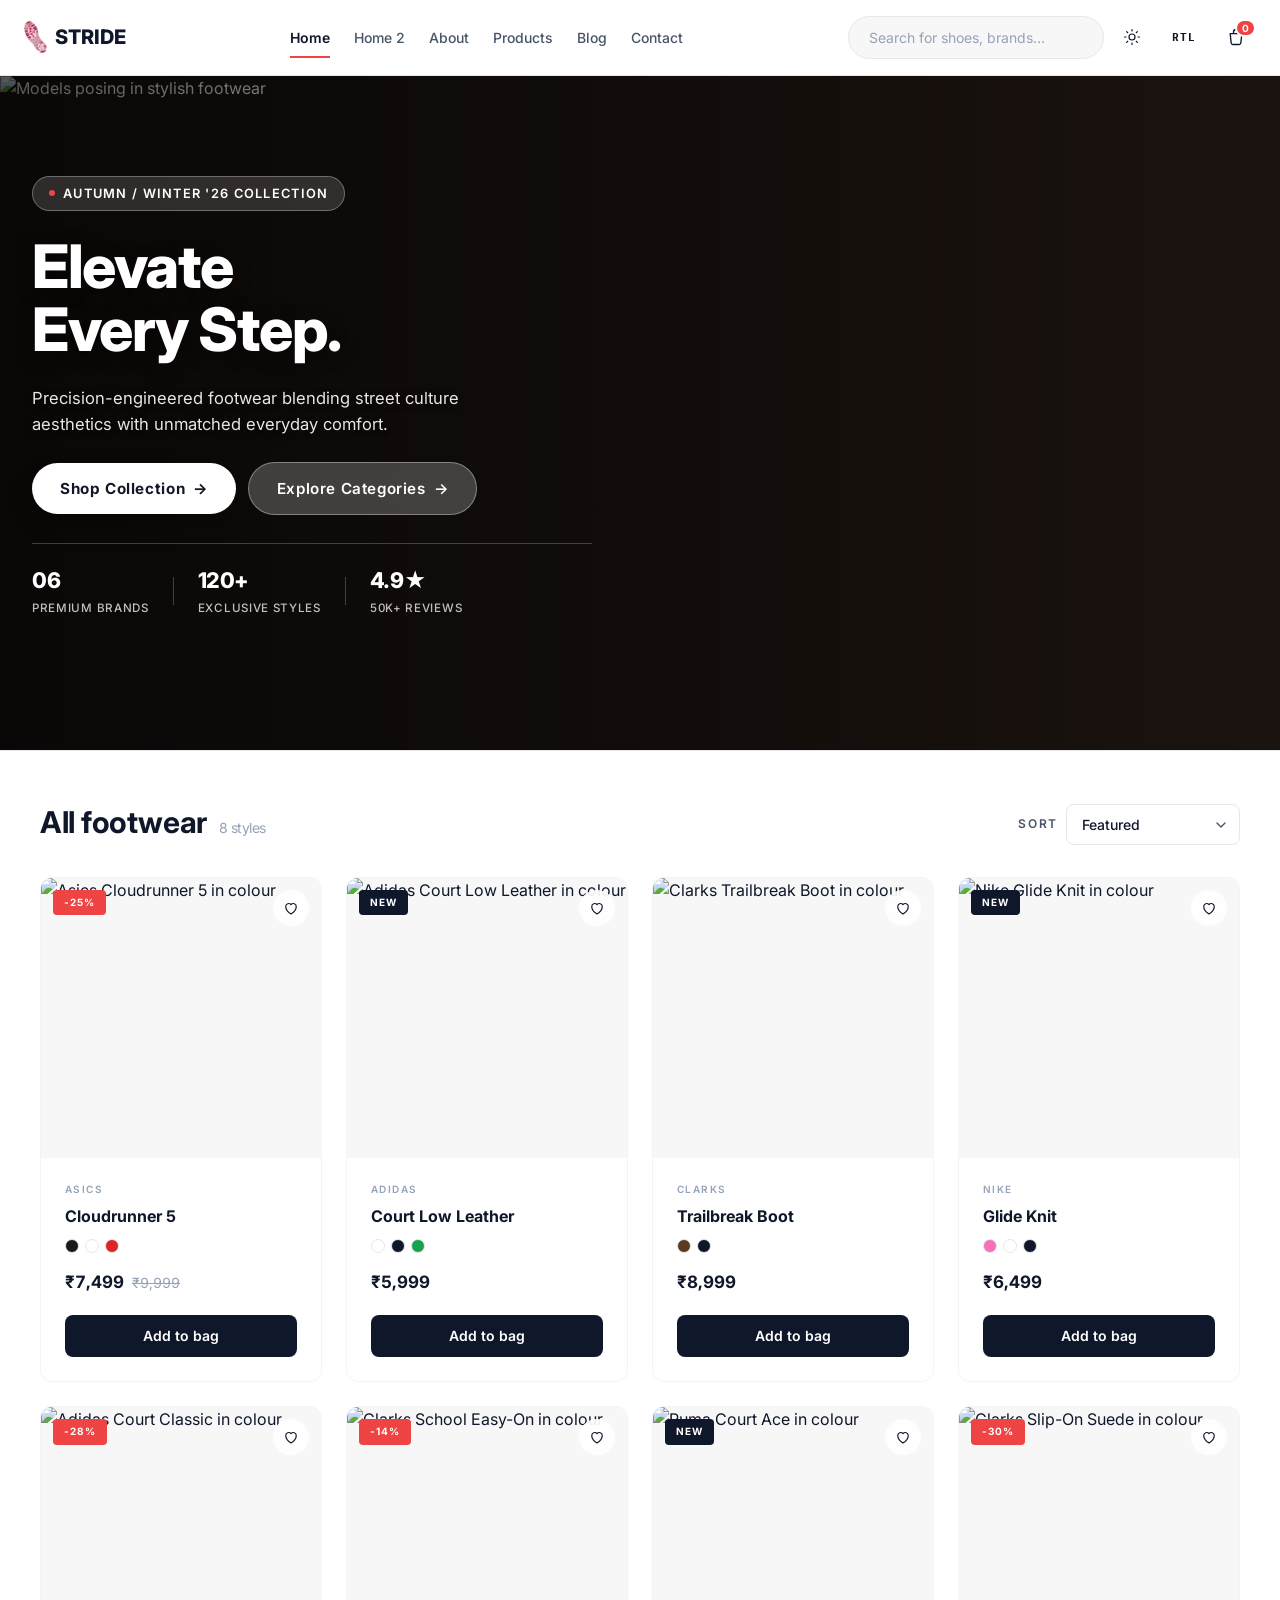
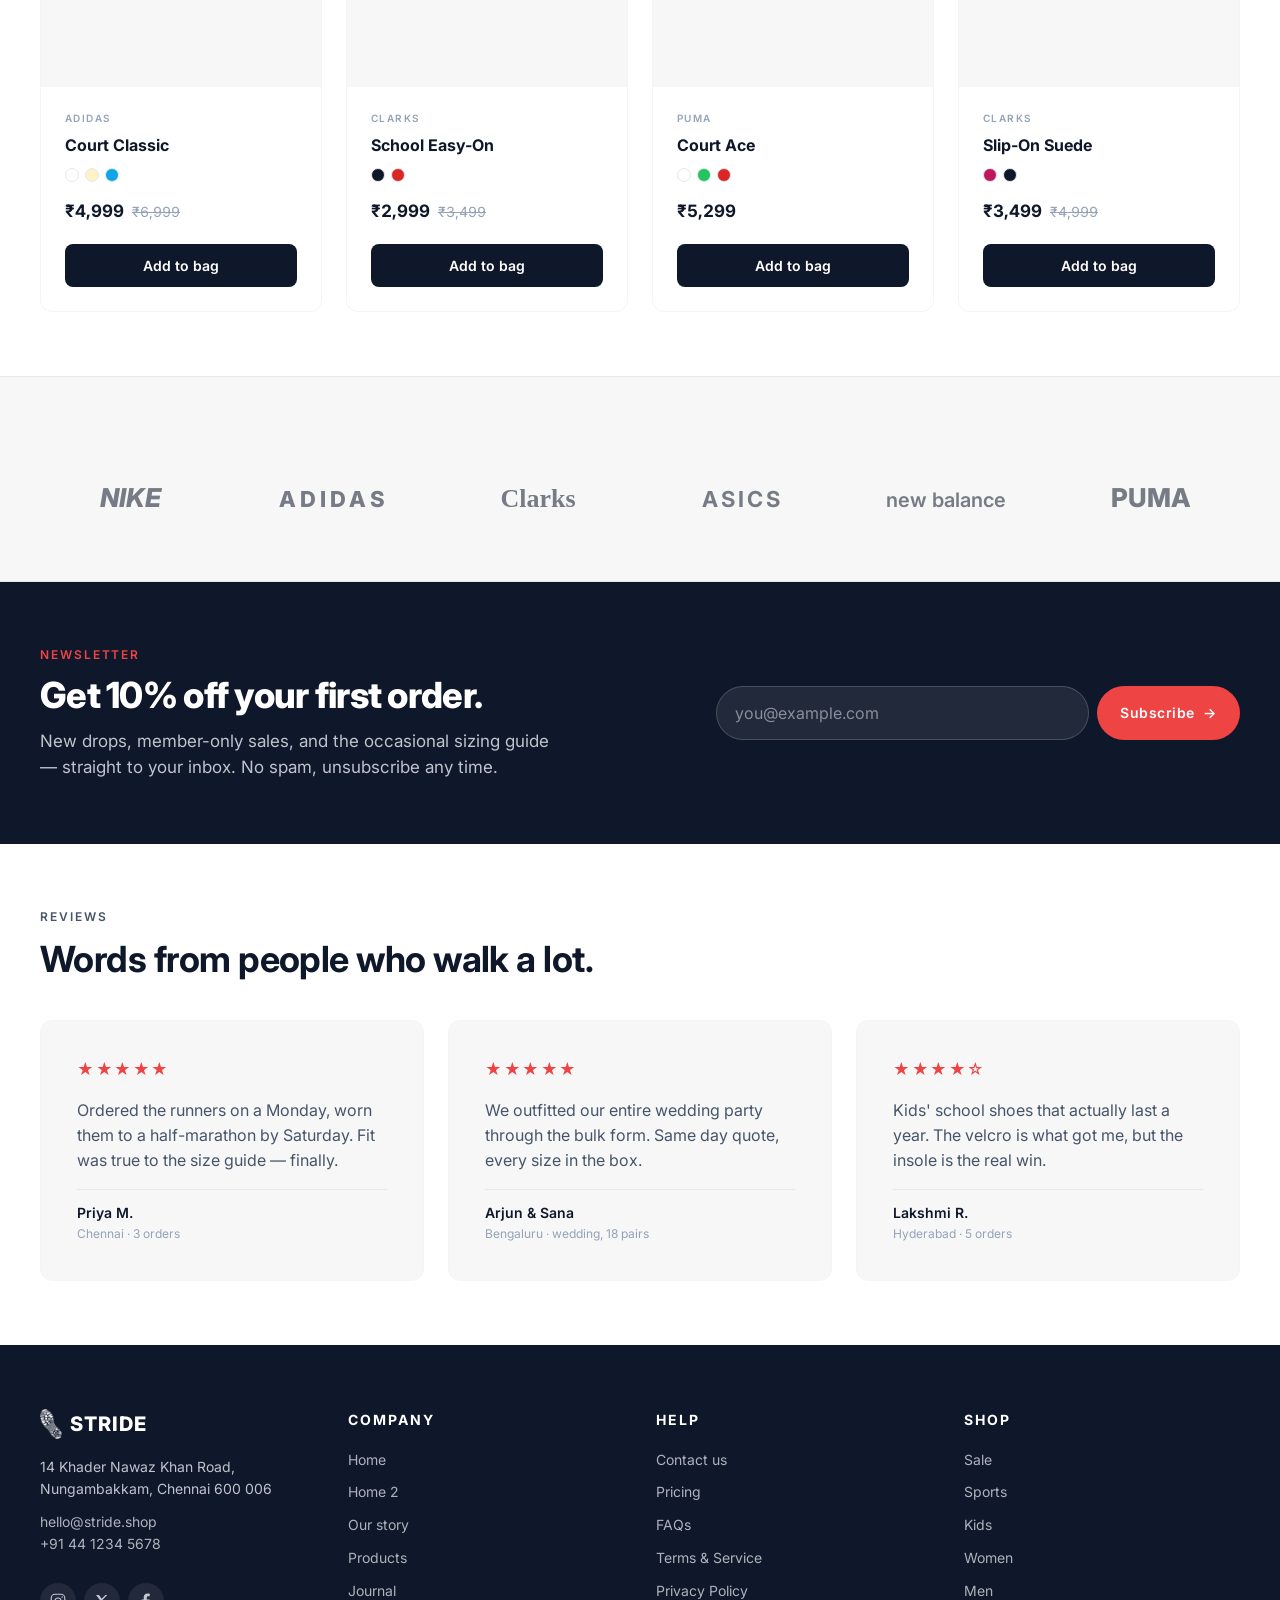
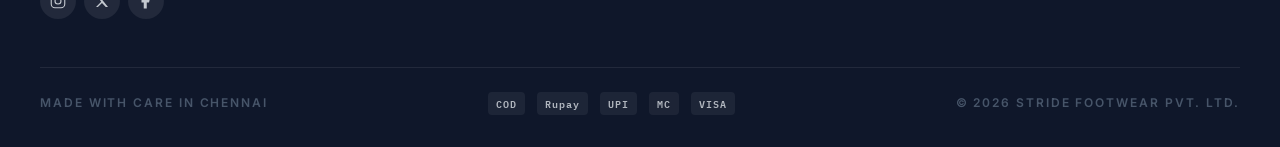
==== commit 659a7ddf: "Final Commit" ====
--- a/index.html
+++ b/index.html
@@ -17,7 +17,7 @@
     <link rel="stylesheet" href="./css/styles.css" />
     <link
       rel="icon"
-      href="data:image/svg+xml,%3Csvg xmlns='http://www.w3.org/2000/svg' viewBox='0 0 32 32'%3E%3Crect width='32' height='32' fill='%23ef4444'/%3E%3Cpath d='M5 22h22l-2-6-7-2-5 4-4-2-4 2z' fill='%23ffffff'/%3E%3C/svg%3E"
+      href="../assets/logo.png"
     />
     <script>
       /* Minimal theme boot to avoid flash — full logic in js/main.js */
@@ -34,7 +34,7 @@
     <!-- navbar.js injects the shared utility bar, header and footer here -->
 
     <main id="top">
-      <section class="hero hero--editorial" aria-labelledby="hero-title" style="min-height: 90vh;">
+      <section class="hero hero--editorial" aria-labelledby="hero-title">
         <div class="hero__bg-media">
           <img
             src="https://images.unsplash.com/photo-1556906781-9a412961c28c?w=1600&auto=format&fit=crop"
--- a/css/styles.css
+++ b/css/styles.css
@@ -40,10 +40,13 @@
   --space-2: 0.5rem;
   --space-3: 0.75rem;
   --space-4: 1rem;
+  --space-5: 1.25rem;
   --space-6: 1.5rem;
   --space-8: 2rem;
+  --space-10: 2.5rem;
   --space-12: 3rem;
   --space-16: 4rem;
+  --space-20: 5rem;
   --space-24: 6rem;
 
   /* Type scale */
@@ -162,9 +165,55 @@
   border: 0;
 }
 
+/* Keep anchored sections clear of the sticky header */
+[id] {
+  scroll-margin-top: 5.5rem;
+}
+
 /* --------------------------------------------------------------------------
-   Utility classes
+   Utility & Container Classes
    -------------------------------------------------------------------------- */
+.wrap,
+.container {
+  width: 100%;
+  max-width: var(--max-width);
+  margin-left: auto;
+  margin-right: auto;
+  padding-left: clamp(1.25rem, 5vw, 2.5rem) !important;
+  padding-right: clamp(1.25rem, 5vw, 2.5rem) !important;
+}
+
+.section {
+  padding: clamp(3.5rem, 7vw, 6rem) 0;
+}
+
+.section--soft {
+  background: var(--bg-soft);
+}
+
+.sec-head {
+  display: flex;
+  flex-direction: column;
+  gap: var(--space-2);
+  margin-bottom: clamp(2rem, 5vw, 3.5rem);
+}
+
+.sec-eyebrow {
+  font-size: var(--text-xs);
+  font-weight: 700;
+  letter-spacing: 0.14em;
+  text-transform: uppercase;
+  color: var(--accent);
+}
+
+.sec-title {
+  font-size: clamp(1.8rem, 4vw, 2.75rem);
+  font-weight: 800;
+  line-height: 1.12;
+  letter-spacing: -0.02em;
+  color: var(--ink);
+}
+
 .small-caps {
   font-family: var(--font-body);
   font-size: var(--text-xs);
@@ -302,7 +351,6 @@
 .brand {
   display: inline-flex;
   align-items: center;
-  gap: var(--space-2);
   color: var(--ink);
 }
 
@@ -311,10 +359,16 @@
   color: var(--accent);
 }
 
+.brand__logo-img {
+  height: 32px;
+  width: auto;
+  object-fit: contain;
+  margin-right: 0.5rem;
+}
+
 .brand__word {
   font-size: var(--text-xl);
   font-weight: 800;
-  letter-spacing: 0.18em;
 }
 
 .primary-nav {
@@ -370,7 +424,7 @@
 .header__actions {
   display: flex;
   align-items: center;
-  gap: var(--space-3);
+  gap: var(--space-2);
   justify-self: end;
 }
 
@@ -564,11 +618,11 @@
   width: 100%;
   max-width: var(--max-width);
   margin: 0 auto;
-  padding: clamp(3rem, 6vw, 5rem) var(--gutter);
+  padding: clamp(3.5rem, 8vw, 6rem) clamp(1.5rem, 5vw, 3.5rem);
   display: flex;
   justify-content: space-between;
   align-items: flex-end;
-  min-height: clamp(420px, 65vh, 600px);
+  min-height: clamp(450px, 70vh, 650px);
 }
 
 .hero__copy--editorial {
@@ -576,6 +630,8 @@
   flex-direction: column;
   gap: clamp(1.25rem, 2.5vw, 1.85rem);
   max-width: 36rem;
+  margin-bottom: var(--space-4);
+  padding: 0 var(--space-2);
 }
 
 .hero__eyebrow-editorial {
@@ -1169,7 +1225,7 @@
 .catalog {
   max-width: var(--max-width);
   margin: 0 auto;
-  padding: var(--space-12) var(--gutter) var(--space-16);
+  padding: var(--space-12) clamp(1.25rem, 5vw, 2.5rem) var(--space-16);
 }
 
 .catalog__toolbar {
@@ -1621,7 +1677,7 @@
    -------------------------------------------------------------------------- */
 .brands-strip {
   background: var(--bg-soft);
-  padding: var(--space-16) var(--gutter);
+  padding: var(--space-16) clamp(1.25rem, 5vw, 2.5rem);
   border-top: 1px solid var(--border);
   border-bottom: 1px solid var(--border);
 }
@@ -1674,7 +1730,7 @@
 .promo-strip {
   background: var(--utility-bg);
   color: #fff;
-  padding: var(--space-16) var(--gutter);
+  padding: var(--space-16) clamp(1.25rem, 5vw, 2.5rem);
 }
 
 .promo-strip__inner {
@@ -1762,7 +1818,7 @@
 .testimonials {
   max-width: var(--max-width);
   margin: 0 auto;
-  padding: var(--space-16) var(--gutter);
+  padding: var(--space-16) clamp(1.25rem, 5vw, 2.5rem);
 }
 
 .testimonials__header {
@@ -1833,7 +1889,7 @@
 .footer {
   background: var(--footer-bg);
   color: rgba(241, 245, 249, 0.78);
-  padding: var(--space-16) var(--gutter) var(--space-6);
+  padding: var(--space-16) clamp(1.25rem, 5vw, 2.5rem) var(--space-8);
 }
 
 .footer__top {
@@ -1901,6 +1957,12 @@
 .footer__social a:hover {
   background: var(--accent);
   color: #fff;
+}
+
+.footer__brand .brand__logo-img {
+  height: 30px;
+  filter: brightness(0) invert(1);
+  margin-right: 0.5rem;
 }
 
 .footer__bottom {
@@ -2269,7 +2331,7 @@
   }
 
   .promo-strip {
-    padding: var(--space-12) var(--gutter);
+    padding: var(--space-12) clamp(1.25rem, 5vw, 2.5rem);
   }
 }
 
@@ -2460,7 +2522,7 @@
    Shared layout primitives
    -------------------------------------------------------------------------- */
 .section {
-  padding: var(--space-16) var(--gutter);
+  padding: clamp(3.5rem, 7vw, 6rem) 0;
 }
 
 .section--soft {
@@ -2474,17 +2536,33 @@
   color: #fff;
 }
 
+.section--dark > .wrap {
+  padding-block: var(--space-16);
+}
+
+.section--dark .btn--ghost {
+  color: #fff;
+  border-color: rgba(255, 255, 255, 0.3);
+}
+
 .section--tight {
-  padding: var(--space-10) var(--gutter);
+  padding: var(--space-10) 0;
 }
 
 .wrap {
   max-width: var(--max-width);
-  margin: 0 auto;
+  margin-left: auto;
+  margin-right: auto;
+  padding-left: clamp(1.25rem, 5vw, 2.5rem);
+  padding-right: clamp(1.25rem, 5vw, 2.5rem);
 }
 
 .wrap--narrow {
   max-width: 58rem;
+  margin-left: auto;
+  margin-right: auto;
+  padding-left: clamp(1.25rem, 5vw, 2.5rem);
+  padding-right: clamp(1.25rem, 5vw, 2.5rem);
 }
 
 .sec-head {
@@ -2557,7 +2635,7 @@
 .page-hero {
   background: var(--bg-soft);
   border-bottom: 1px solid var(--border);
-  padding: var(--space-12) var(--gutter);
+  padding: var(--space-12) clamp(1.25rem, 5vw, 2.5rem);
 }
 
 .page-hero__inner {
@@ -2698,13 +2776,28 @@
 }
 
 /* --------------------------------------------------------------------------
-   Feature / info cards
+   Feature / info cards & Site-wide Card Inner Padding
    -------------------------------------------------------------------------- */
+.feature-card,
+.step,
+.mv-card,
+.value-item,
+.testimonial,
+.pricing-card,
+.contact-card,
+.blog-card,
+.lab-card {
+  padding: clamp(1.25rem, 4vw, 2.25rem) !important;
+}
+
+.product-card__body {
+  padding: clamp(1.15rem, 3.5vw, 1.5rem) !important;
+}
+
 .feature-card {
   display: flex;
   flex-direction: column;
   gap: var(--space-3);
-  padding: var(--space-6);
   background: var(--surface);
   border: 1px solid var(--border-soft);
   border-radius: var(--radius-lg);
@@ -3993,7 +4086,7 @@
 .soon-hero {
   background: var(--utility-bg);
   color: #fff;
-  padding: var(--space-24) var(--gutter);
+  padding: var(--space-24) clamp(1.25rem, 5vw, 2.5rem);
   position: relative;
   overflow: hidden;
 }
@@ -4088,7 +4181,7 @@
    -------------------------------------------------------------------------- */
 .err-wrap {
   text-align: center;
-  padding: var(--space-20) var(--gutter);
+  padding: var(--space-20) clamp(1.25rem, 5vw, 2.5rem);
   display: flex;
   flex-direction: column;
   align-items: center;
@@ -4282,27 +4375,151 @@
 }
 
 /* --------------------------------------------------------------------------
-   Extended responsive rules
+   Extended Responsive Design System & Layout Refinement
    -------------------------------------------------------------------------- */
-@media (max-width: 1080px) {
+
+/* Standardized Responsive Chip Bar */
+.chip-bar__inner {
+  overflow-x: auto;
+  scrollbar-width: none;
+  -ms-overflow-style: none;
+  -webkit-overflow-scrolling: touch;
+  padding: var(--space-3) var(--gutter);
+}
+.chip-bar__inner::-webkit-scrollbar {
+  display: none;
+}
+
+/* Card Body & Spacing Enhancements */
+.product-card__body {
+  padding: var(--space-4);
+  display: flex;
+  flex-direction: column;
+  gap: var(--space-2);
+}
+
+.product-card__name {
+  font-size: var(--text-base);
+  font-weight: 700;
+  line-height: 1.3;
+}
+
+.product-card__price-row {
+  margin-top: auto;
+  padding-top: var(--space-2);
+}
+
+/* --- Breakpoint: 1200px (Laptops & Small Desktops) --- */
+@media (max-width: 1200px) {
+  .product-grid {
+    grid-template-columns: repeat(3, 1fr);
+    gap: var(--space-5);
+  }
+
+  .testimonials__grid {
+    grid-template-columns: repeat(2, 1fr);
+  }
+}
+
+/* --- Breakpoint: 1024px (Tablets Landscape & Mobile Header Overlay) --- */
+@media (max-width: 1024px) {
+  .primary-nav {
+    display: none !important;
+  }
+
+  .nav-toggle {
+    display: flex !important;
+  }
+
+  .header__inner {
+    grid-template-columns: auto 1fr auto;
+    gap: var(--space-4);
+  }
+
+  .search {
+    width: 100%;
+    max-width: 160px;
+  }
+
+  /* Animated Mobile Menu Overlay */
+  .mobile-nav {
+    display: none;
+    flex-direction: column;
+    position: fixed;
+    top: 64px;
+    left: 0;
+    width: 100vw;
+    height: calc(100vh - 64px);
+    background: var(--bg);
+    z-index: 9999;
+    padding: var(--space-6) var(--gutter);
+    overflow-y: auto;
+    border-top: 1px solid var(--border);
+    box-shadow: 0 20px 40px rgba(0, 0, 0, 0.3);
+    animation: slideDownNav 220ms var(--ease-out);
+  }
+
+  .mobile-nav.is-open {
+    display: flex !important;
+  }
+
+  .mobile-nav__link {
+    font-size: var(--text-lg);
+    padding: var(--space-4) 0;
+    border-bottom: 1px solid var(--border-soft);
+  }
+
+  @keyframes slideDownNav {
+    from { transform: translateY(-10px); opacity: 0; }
+    to { transform: translateY(0); opacity: 1; }
+  }
+
+  .hero--editorial {
+    min-height: auto;
+    padding: clamp(3rem, 8vw, 5rem) 0;
+  }
+
+  .hero__inner--editorial {
+    flex-direction: column;
+    align-items: flex-start;
+    min-height: auto;
+    gap: var(--space-8);
+  }
+
+  .hero__title--editorial {
+    font-size: clamp(2.4rem, 6.5vw, 3.8rem);
+  }
+
+  .hero__copy--editorial {
+    max-width: 100%;
+  }
+
   .blog-grid {
     grid-template-columns: repeat(2, 1fr);
   }
 }
 
+/* --- Breakpoint: 960px (Tablets Portrait) --- */
 @media (max-width: 960px) {
   .page-hero__inner {
     grid-template-columns: 1fr;
     gap: var(--space-8);
   }
 
+  .hero__inner {
+    grid-template-columns: 1fr;
+    gap: var(--space-8);
+    padding: var(--space-10) var(--gutter);
+  }
+
+  .hero__visual {
+    margin-top: var(--space-6);
+  }
+
   .story-grid,
   .mv-grid,
   .contact-layout,
-  .detail-layout {
-    grid-template-columns: 1fr;
-  }
-
+  .detail-layout,
   .plans-grid,
   .pricing-tiers,
   .steps,
@@ -4310,6 +4527,7 @@
   .grid-3,
   .contact-info-grid {
     grid-template-columns: 1fr;
+    gap: var(--space-6);
   }
 
   .blog-featured {
@@ -4320,6 +4538,11 @@
     aspect-ratio: 16 / 9;
   }
 
+  .footer__top {
+    grid-template-columns: repeat(2, 1fr);
+    gap: var(--space-8);
+  }
+
   .stats-bar {
     grid-template-columns: repeat(3, 1fr);
   }
@@ -4329,7 +4552,22 @@
   }
 }
 
-@media (max-width: 760px) {
+/* --- Breakpoint: 768px (Mobile Landscape / Phablets) --- */
+@media (max-width: 768px) {
+  .product-grid {
+    grid-template-columns: repeat(2, 1fr);
+    gap: var(--space-4);
+  }
+
+  .grid-auto {
+    grid-template-columns: repeat(auto-fill, minmax(220px, 1fr));
+    gap: var(--space-4);
+  }
+
+  .testimonials__grid {
+    grid-template-columns: 1fr;
+  }
+
   .stats-bar {
     grid-template-columns: repeat(2, 1fr);
     gap: var(--space-4);
@@ -4362,16 +4600,118 @@
   }
 
   .soon-hero {
-    padding: var(--space-16) var(--gutter);
+    padding: var(--space-16) clamp(1.25rem, 5vw, 2.5rem);
   }
 
   .header__actions .icon-btn--wish {
     display: none;
   }
-}
-
-@media (max-width: 520px) {
+
+  .hero__stats-editorial {
+    flex-wrap: wrap;
+    gap: var(--space-4);
+  }
+
+  .hero__stat-divider {
+    display: none;
+  }
+}
+
+/* --- Breakpoint: 640px (Mobile Portrait) --- */
+@media (max-width: 640px) {
+  .header__actions {
+    gap: 0.25rem !important;
+  }
+
+  .icon-btn {
+    width: 34px;
+    height: 34px;
+  }
+
+  .icon-btn--rtl {
+    padding: 0 4px;
+    font-size: 11px;
+  }
+
+  .hero__inner--editorial {
+    padding: 3rem clamp(1.25rem, 5vw, 2.5rem) 2.5rem;
+  }
+
+  .hero__copy--editorial {
+    padding: 0 0.25rem;
+    margin-bottom: 1rem;
+  }
+
+  .search {
+    display: none;
+  }
+
+  .hero__ctas--editorial,
+  .hero__ctas,
+  .page-hero__ctas {
+    flex-direction: column;
+    width: 100%;
+  }
+
+  .hero__ctas--editorial .btn,
+  .hero__ctas .btn,
+  .page-hero__ctas .btn {
+    width: 100%;
+  }
+
+  .hero__pills {
+    flex-wrap: wrap;
+    gap: var(--space-4);
+  }
+
+  .page-hero {
+    padding: var(--space-10) clamp(1.25rem, 5vw, 2.5rem);
+  }
+
+  .section {
+    padding: var(--space-10) 0;
+  }
+
+  .sec-head {
+    margin-bottom: var(--space-6);
+  }
+
+  .sec-title {
+    font-size: clamp(1.6rem, 5vw, 2.2rem);
+  }
+}
+
+/* --- Breakpoint: 480px (Small Mobile Screens) --- */
+@media (max-width: 480px) {
+  .product-grid {
+    grid-template-columns: 1fr;
+  }
+
+  .grid-auto {
+    grid-template-columns: 1fr;
+  }
+
   .blog-grid {
     grid-template-columns: 1fr;
   }
-}
+
+  .footer__top {
+    grid-template-columns: 1fr;
+    gap: var(--space-6);
+  }
+
+  .footer__bottom {
+    flex-direction: column;
+    text-align: center;
+    gap: var(--space-4);
+  }
+
+  .hero__title--editorial {
+    font-size: 2rem;
+  }
+
+  .hero__title {
+    font-size: 2.2rem;
+  }
+}
+
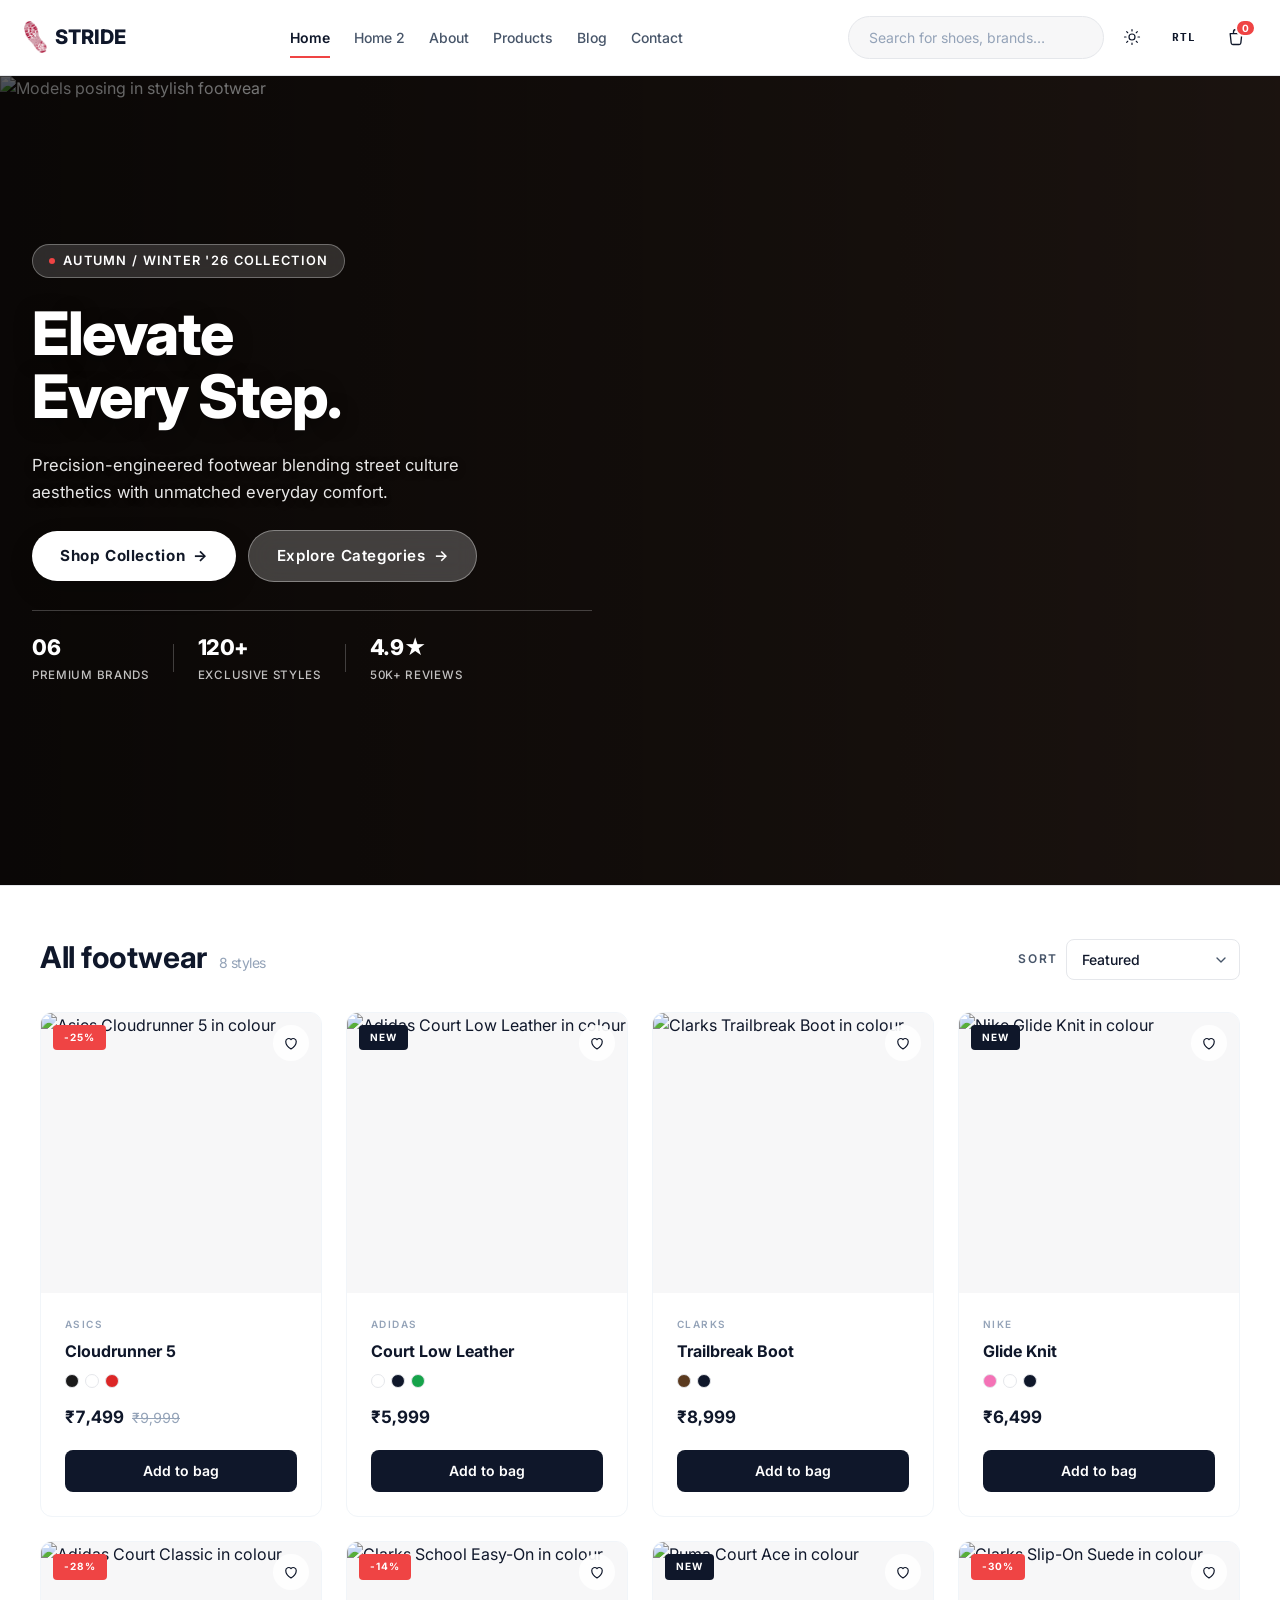
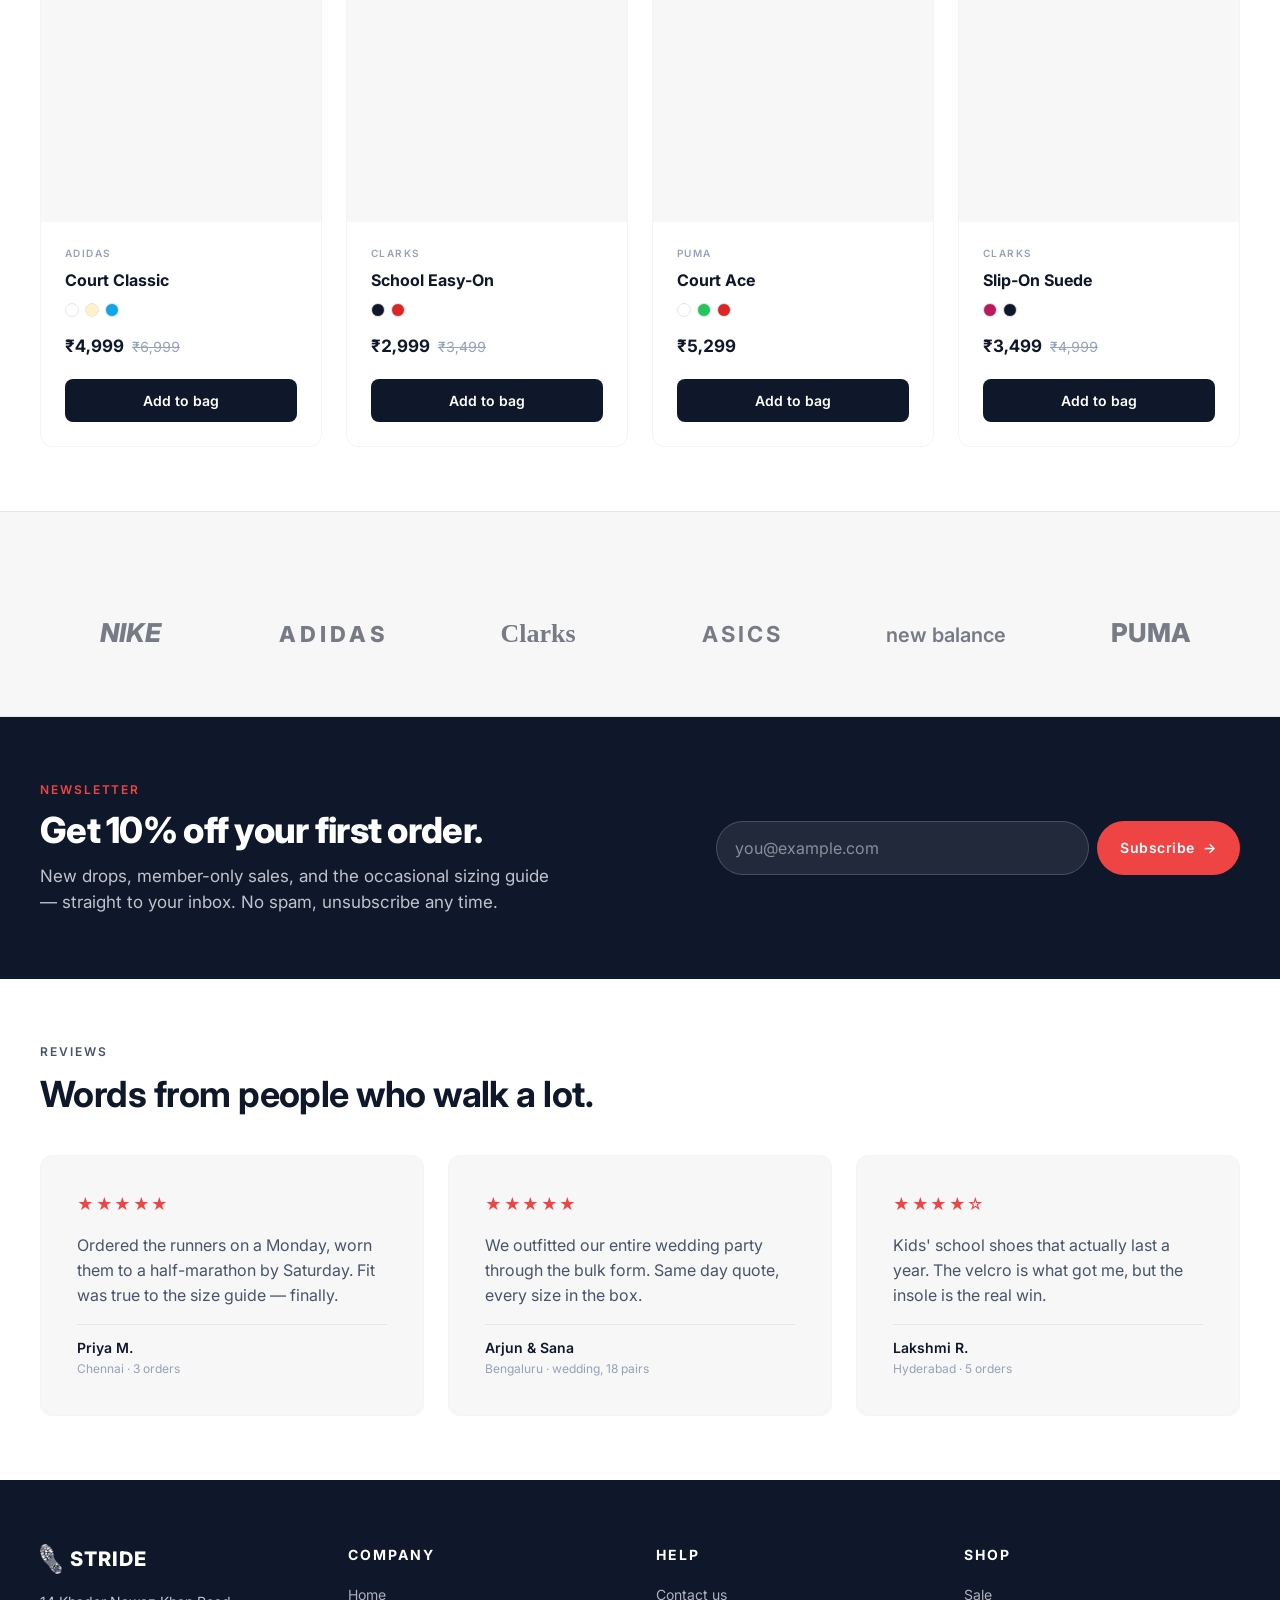
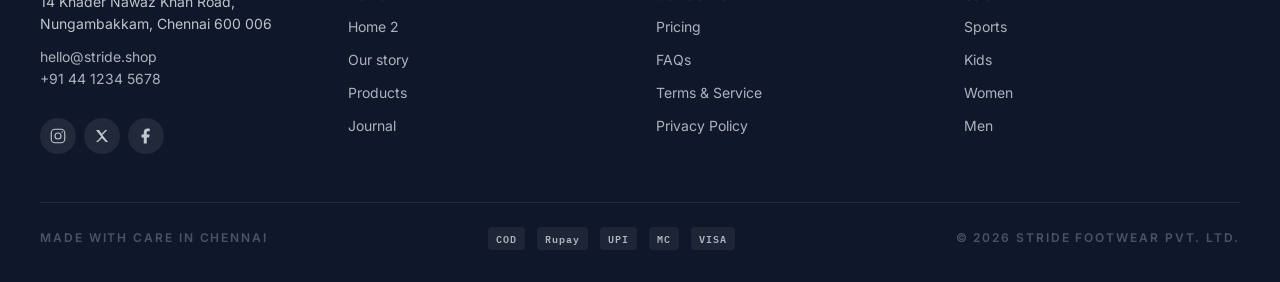
==== commit 99854aff: "Final Commit" ====
--- a/index.html
+++ b/index.html
@@ -34,7 +34,7 @@
     <!-- navbar.js injects the shared utility bar, header and footer here -->
 
     <main id="top">
-      <section class="hero hero--editorial" aria-labelledby="hero-title">
+      <section class="hero hero--editorial" aria-labelledby="hero-title" style="min-height: 90vh;">
         <div class="hero__bg-media">
           <img
             src="https://images.unsplash.com/photo-1556906781-9a412961c28c?w=1600&auto=format&fit=crop"
--- a/css/styles.css
+++ b/css/styles.css
@@ -1314,9 +1314,16 @@
 
 .product-card__media {
   position: relative;
+  display: block;
+  width: 100%;
   aspect-ratio: 1 / 1;
   background: var(--bg-soft);
   overflow: hidden;
+  padding: 0;
+  border: 0;
+  cursor: pointer;
+  font: inherit;
+  text-align: left;
 }
 
 .product-card__media img {
@@ -1404,6 +1411,17 @@
   line-height: 1.3;
 }
 
+.product-card__name button {
+  display: inline;
+  padding: 0;
+  border: 0;
+  background: none;
+  font: inherit;
+  color: inherit;
+  cursor: pointer;
+  text-align: left;
+}
+
 .product-card__colors {
   display: inline-flex;
   gap: 6px;
@@ -1446,14 +1464,19 @@
 }
 
 .product-card__cta {
+  display: block;
+  width: 100%;
   margin-top: var(--space-3);
   padding: 0.65rem 1rem;
   background: var(--inverse-bg);
   color: var(--inverse-text);
+  border: 0;
   border-radius: var(--radius-md);
+  font-family: inherit;
   font-size: var(--text-sm);
   font-weight: 600;
   text-align: center;
+  cursor: pointer;
   transition: background 160ms ease, transform 160ms ease;
 }
 
@@ -2202,6 +2225,225 @@
 @keyframes fadeIn {
   from { opacity: 0; }
   to { opacity: 1; }
+}
+
+/* --------------------------------------------------------------------------
+   Quick-view product modal
+   -------------------------------------------------------------------------- */
+.modal {
+  position: fixed;
+  inset: 0;
+  z-index: 110;
+  display: flex;
+  align-items: center;
+  justify-content: center;
+  padding: var(--space-4);
+}
+
+.modal[hidden] {
+  display: none;
+}
+
+.modal__overlay {
+  position: absolute;
+  inset: 0;
+  background: rgba(15, 23, 42, 0.55);
+  backdrop-filter: blur(3px);
+  animation: fadeIn 180ms var(--ease-out);
+}
+
+.modal__panel {
+  position: relative;
+  width: min(52rem, 100%);
+  max-height: calc(100dvh - var(--space-8));
+  overflow-y: auto;
+  background: var(--bg);
+  border-radius: var(--radius-xl);
+  box-shadow: var(--shadow-lg);
+  animation: modalPop 240ms var(--ease-out);
+}
+
+.modal__close {
+  position: absolute;
+  top: var(--space-3);
+  right: var(--space-3);
+  z-index: 2;
+  display: inline-flex;
+  align-items: center;
+  justify-content: center;
+  width: 36px;
+  height: 36px;
+  border-radius: 50%;
+  background: var(--surface);
+  color: var(--ink);
+  border: 1px solid var(--border-soft);
+  transition: background 160ms ease;
+}
+
+.modal__close:hover {
+  background: var(--bg-soft);
+}
+
+.modal__content {
+  display: grid;
+  grid-template-columns: 1fr 1fr;
+}
+
+.modal__media {
+  position: relative;
+  min-height: 100%;
+  background: var(--bg-soft);
+}
+
+.modal__media img {
+  position: absolute;
+  inset: 0;
+  width: 100%;
+  height: 100%;
+  object-fit: cover;
+  display: block;
+}
+
+.modal__body {
+  display: flex;
+  flex-direction: column;
+  gap: var(--space-3);
+  padding: var(--space-8);
+}
+
+.modal__title {
+  font-size: var(--text-3xl);
+  font-weight: 800;
+  letter-spacing: -0.02em;
+  line-height: 1.1;
+}
+
+.modal__lede {
+  color: var(--ink-soft);
+  font-size: var(--text-base);
+}
+
+.modal__label {
+  font-size: 10px;
+  font-weight: 600;
+  letter-spacing: 0.14em;
+  text-transform: uppercase;
+  color: var(--ink-muted);
+}
+
+.modal__block {
+  display: flex;
+  flex-direction: column;
+  gap: var(--space-2);
+}
+
+.modal__sizes {
+  display: flex;
+  flex-wrap: wrap;
+  gap: var(--space-2);
+}
+
+.modal__features {
+  list-style: none;
+  margin: 0;
+  padding: 0;
+  display: flex;
+  flex-direction: column;
+  gap: var(--space-2);
+}
+
+.modal__features li {
+  display: flex;
+  align-items: flex-start;
+  gap: var(--space-2);
+  font-size: var(--text-sm);
+  color: var(--ink-soft);
+}
+
+.modal__features svg {
+  flex-shrink: 0;
+  margin-top: 3px;
+  color: var(--success);
+}
+
+.modal__specs {
+  margin: 0;
+  display: flex;
+  flex-direction: column;
+  gap: var(--space-2);
+}
+
+.modal__specs div {
+  display: flex;
+  justify-content: space-between;
+  align-items: baseline;
+  gap: var(--space-4);
+  padding-bottom: var(--space-2);
+  border-bottom: 1px solid var(--border-soft);
+}
+
+.modal__specs dt {
+  flex-shrink: 0;
+  font-size: 10px;
+  font-weight: 600;
+  letter-spacing: 0.12em;
+  text-transform: uppercase;
+  color: var(--ink-muted);
+}
+
+.modal__specs dd {
+  margin: 0;
+  font-size: var(--text-sm);
+  font-weight: 600;
+  color: var(--ink);
+  text-align: right;
+}
+
+.modal__add {
+  margin-top: var(--space-2);
+}
+
+.modal__add.is-added {
+  background: var(--success);
+}
+
+.modal__footnote {
+  font-size: var(--text-xs);
+  color: var(--ink-muted);
+  text-align: center;
+}
+
+@keyframes modalPop {
+  from { opacity: 0; transform: translateY(14px) scale(0.98); }
+  to { opacity: 1; transform: none; }
+}
+
+@media (max-width: 640px) {
+  .modal {
+    padding: 0;
+  }
+
+  .modal__panel {
+    width: 100%;
+    max-height: 100dvh;
+    border-radius: 0;
+  }
+
+  .modal__content {
+    grid-template-columns: 1fr;
+  }
+
+  .modal__media {
+    aspect-ratio: 4 / 3;
+  }
+
+  .modal__body {
+    padding: var(--space-6);
+  }
+}
+
+html[data-theme='dark'] .modal__overlay {
+  background: rgba(2, 6, 23, 0.66);
 }
 
 /* --------------------------------------------------------------------------
@@ -4715,3 +4957,443 @@
   }
 }
 
+/* ==========================================================================
+   Page Hero & Product Details Components
+   ========================================================================== */
+
+.page-hero {
+  padding: clamp(3.5rem, 6vw, 5.5rem) 0;
+  background: var(--bg-soft);
+  border-bottom: 1px solid var(--border-soft);
+}
+
+.page-hero__inner {
+  width: 100%;
+  max-width: var(--max-width);
+  margin: 0 auto;
+  padding: 0 clamp(1.25rem, 5vw, 2.5rem);
+  display: grid;
+  grid-template-columns: 1fr 1fr;
+  gap: clamp(2rem, 5vw, 4rem);
+  align-items: center;
+}
+
+.page-hero--center .page-hero__inner {
+  display: flex;
+  flex-direction: column;
+  text-align: center;
+  max-width: 48rem;
+  margin: 0 auto;
+}
+
+.page-hero__copy {
+  display: flex;
+  flex-direction: column;
+  gap: var(--space-4);
+  text-align: left;
+}
+
+.page-hero__media {
+  width: 100%;
+  height: 100%;
+  min-height: 340px;
+  max-height: 520px;
+  border-radius: var(--radius-xl);
+  overflow: hidden;
+  background: var(--surface);
+  box-shadow: var(--shadow-lg);
+  border: 1px solid var(--border-soft);
+  display: flex;
+  align-items: center;
+  justify-content: center;
+}
+
+.page-hero__media img {
+  width: 100%;
+  height: 100%;
+  object-fit: cover;
+  border-radius: var(--radius-xl);
+  transition: transform 500ms var(--ease-out);
+}
+
+.page-hero__media:hover img {
+  transform: scale(1.03);
+}
+
+.page-hero__eyebrow {
+  display: inline-flex;
+  align-items: center;
+  gap: 0.5rem;
+  font-size: var(--text-xs);
+  font-weight: 700;
+  letter-spacing: 0.12em;
+  text-transform: uppercase;
+  color: var(--accent);
+}
+
+.hero__eyebrow-dot {
+  width: 8px;
+  height: 8px;
+  border-radius: 50%;
+  background: var(--accent);
+  display: inline-block;
+  flex-shrink: 0;
+}
+
+.page-hero__title {
+  font-size: clamp(2.25rem, 4.5vw, 3.5rem);
+  font-weight: 800;
+  line-height: 1.12;
+  letter-spacing: -0.02em;
+  color: var(--ink);
+}
+
+.page-hero__lede {
+  font-size: var(--text-lg);
+  line-height: 1.6;
+  color: var(--ink-soft);
+  max-width: 44ch;
+}
+
+.page-hero--center .page-hero__lede {
+  max-width: 54ch;
+  margin: 0 auto;
+}
+
+.page-hero__rating {
+  display: flex;
+  align-items: center;
+  gap: 0.5rem;
+  color: var(--ink-soft);
+  font-size: var(--text-sm);
+}
+
+.stars {
+  color: #f59e0b;
+  display: inline-flex;
+  gap: 2px;
+  align-items: center;
+}
+
+.page-hero__price {
+  display: flex;
+  align-items: baseline;
+  gap: 0.75rem;
+  font-size: var(--text-3xl);
+  font-weight: 800;
+  color: var(--ink);
+}
+
+.page-hero__price-old {
+  font-size: var(--text-xl);
+  font-weight: 400;
+  color: var(--ink-muted);
+  text-decoration: line-through;
+}
+
+.page-hero__chips {
+  display: flex;
+  flex-wrap: wrap;
+  gap: 0.5rem;
+  align-items: center;
+}
+
+.detail-chip {
+  display: inline-flex;
+  align-items: center;
+  padding: 0.35rem 0.85rem;
+  border-radius: var(--radius-pill);
+  font-size: var(--text-xs);
+  font-weight: 600;
+  background: var(--surface);
+  border: 1px solid var(--border);
+  color: var(--ink);
+}
+
+.detail-chip--accent {
+  background: var(--accent-soft);
+  border-color: var(--accent);
+  color: var(--accent-deep);
+}
+
+.page-hero__ctas {
+  display: flex;
+  flex-wrap: wrap;
+  gap: 1rem;
+  align-items: center;
+  margin-top: var(--space-2);
+}
+
+.page-hero--center .page-hero__ctas {
+  justify-content: center;
+}
+
+.page-hero__stats {
+  display: grid;
+  grid-template-columns: repeat(auto-fit, minmax(110px, 1fr));
+  gap: 1.25rem;
+  margin-top: var(--space-4);
+  padding-top: var(--space-4);
+  border-top: 1px solid var(--border-soft);
+}
+
+.stat {
+  display: flex;
+  flex-direction: column;
+  gap: 0.2rem;
+}
+
+.stat__value {
+  font-size: var(--text-xl);
+  font-weight: 800;
+  color: var(--ink);
+  font-family: var(--font-display);
+}
+
+.stat__label {
+  font-size: 11px;
+  font-weight: 600;
+  text-transform: uppercase;
+  letter-spacing: 0.08em;
+  color: var(--ink-muted);
+}
+
+/* Feature check list */
+.feature-list {
+  display: grid;
+  grid-template-columns: repeat(auto-fit, minmax(300px, 1fr));
+  gap: 1.5rem;
+  list-style: none;
+  padding: 0;
+}
+
+.feature-check {
+  display: flex;
+  gap: 1.25rem;
+  align-items: flex-start;
+  padding: 1.5rem;
+  border-radius: var(--radius-lg);
+  background: var(--surface);
+  border: 1px solid var(--border-soft);
+  box-shadow: var(--shadow-sm);
+  transition: transform 220ms ease, box-shadow 220ms ease, border-color 220ms ease;
+}
+
+.feature-check:hover {
+  transform: translateY(-2px);
+  box-shadow: var(--shadow-md);
+  border-color: var(--border);
+}
+
+.feature-check svg {
+  color: var(--accent);
+  flex-shrink: 0;
+  margin-top: 3px;
+}
+
+.feature-check strong {
+  display: block;
+  font-size: var(--text-base);
+  font-weight: 700;
+  color: var(--ink);
+  margin-bottom: 0.35rem;
+}
+
+.feature-check p {
+  font-size: var(--text-sm);
+  color: var(--ink-soft);
+  line-height: 1.55;
+  margin: 0;
+}
+
+/* Specifications grid */
+.specs {
+  display: grid;
+  grid-template-columns: repeat(auto-fit, minmax(220px, 1fr));
+  gap: 1.25rem;
+}
+
+.spec {
+  display: flex;
+  flex-direction: column;
+  gap: 0.35rem;
+  padding: 1.25rem 1.5rem;
+  border-radius: var(--radius-lg);
+  background: var(--surface);
+  border: 1px solid var(--border-soft);
+  box-shadow: var(--shadow-sm);
+}
+
+.spec__key {
+  font-size: 11px;
+  font-weight: 700;
+  text-transform: uppercase;
+  letter-spacing: 0.1em;
+  color: var(--ink-muted);
+}
+
+.spec__value {
+  font-size: var(--text-base);
+  font-weight: 600;
+  color: var(--ink);
+}
+
+/* Accordion FAQs */
+.accordion {
+  display: flex;
+  flex-direction: column;
+  gap: 1rem;
+}
+
+.acc {
+  border: 1px solid var(--border-soft);
+  border-radius: var(--radius-lg);
+  background: var(--surface);
+  overflow: hidden;
+  box-shadow: var(--shadow-sm);
+  transition: border-color 200ms ease, box-shadow 200ms ease;
+}
+
+.acc:hover {
+  border-color: var(--border);
+}
+
+.acc.is-open {
+  border-color: var(--accent);
+  box-shadow: var(--shadow-md);
+}
+
+.acc__btn {
+  width: 100%;
+  display: flex;
+  align-items: center;
+  justify-content: space-between;
+  gap: 1rem;
+  padding: 1.25rem 1.5rem;
+  text-align: left;
+  font-weight: 600;
+  font-size: var(--text-base);
+  color: var(--ink);
+  background: none;
+  border: none;
+  cursor: pointer;
+  transition: color 160ms ease;
+}
+
+.acc__btn:hover {
+  color: var(--accent-deep);
+}
+
+.acc__icon {
+  flex-shrink: 0;
+  transition: transform 260ms var(--ease-out);
+  stroke: currentColor;
+}
+
+.acc.is-open .acc__icon {
+  transform: rotate(45deg);
+}
+
+.acc__panel {
+  max-height: 0;
+  overflow: hidden;
+  transition: max-height 320ms var(--ease-out);
+}
+
+.acc.is-open .acc__panel {
+  max-height: 600px;
+}
+
+.acc__panel-inner {
+  padding: 0 1.5rem 1.25rem 1.5rem;
+  font-size: var(--text-sm);
+  color: var(--ink-soft);
+  line-height: 1.65;
+  border-top: 1px solid var(--border-soft);
+  margin-top: 0.25rem;
+  padding-top: 1rem;
+}
+
+/* Related styles grid */
+.related-products {
+  display: grid;
+  grid-template-columns: repeat(auto-fit, minmax(220px, 1fr));
+  gap: 1.5rem;
+}
+
+.related-product {
+  display: flex;
+  flex-direction: column;
+  border-radius: var(--radius-lg);
+  background: var(--surface);
+  border: 1px solid var(--border-soft);
+  overflow: hidden;
+  text-decoration: none;
+  color: inherit;
+  transition: transform 220ms ease, box-shadow 220ms ease, border-color 220ms ease;
+  box-shadow: var(--shadow-sm);
+}
+
+.related-product:hover {
+  transform: translateY(-4px);
+  box-shadow: var(--shadow-md);
+  border-color: var(--border);
+}
+
+.related-product__media {
+  position: relative;
+  aspect-ratio: 4 / 3;
+  background: var(--bg-soft);
+  overflow: hidden;
+}
+
+.related-product__media img {
+  width: 100%;
+  height: 100%;
+  object-fit: cover;
+  transition: transform 400ms var(--ease-out);
+}
+
+.related-product:hover .related-product__media img {
+  transform: scale(1.06);
+}
+
+.related-product__body {
+  display: flex;
+  flex-direction: column;
+  gap: 0.35rem;
+  padding: 1.25rem;
+}
+
+.related-product__brand {
+  font-size: 10px;
+  font-weight: 700;
+  text-transform: uppercase;
+  letter-spacing: 0.12em;
+  color: var(--ink-muted);
+}
+
+.related-product__name {
+  font-size: var(--text-base);
+  font-weight: 700;
+  color: var(--ink);
+}
+
+.related-product__price {
+  font-size: var(--text-sm);
+  font-weight: 800;
+  color: var(--ink);
+  margin-top: 0.25rem;
+}
+
+@media (max-width: 860px) {
+  .page-hero__inner {
+    grid-template-columns: 1fr;
+  }
+  .page-hero__media {
+    min-height: 260px;
+    max-height: 380px;
+  }
+}
+
+
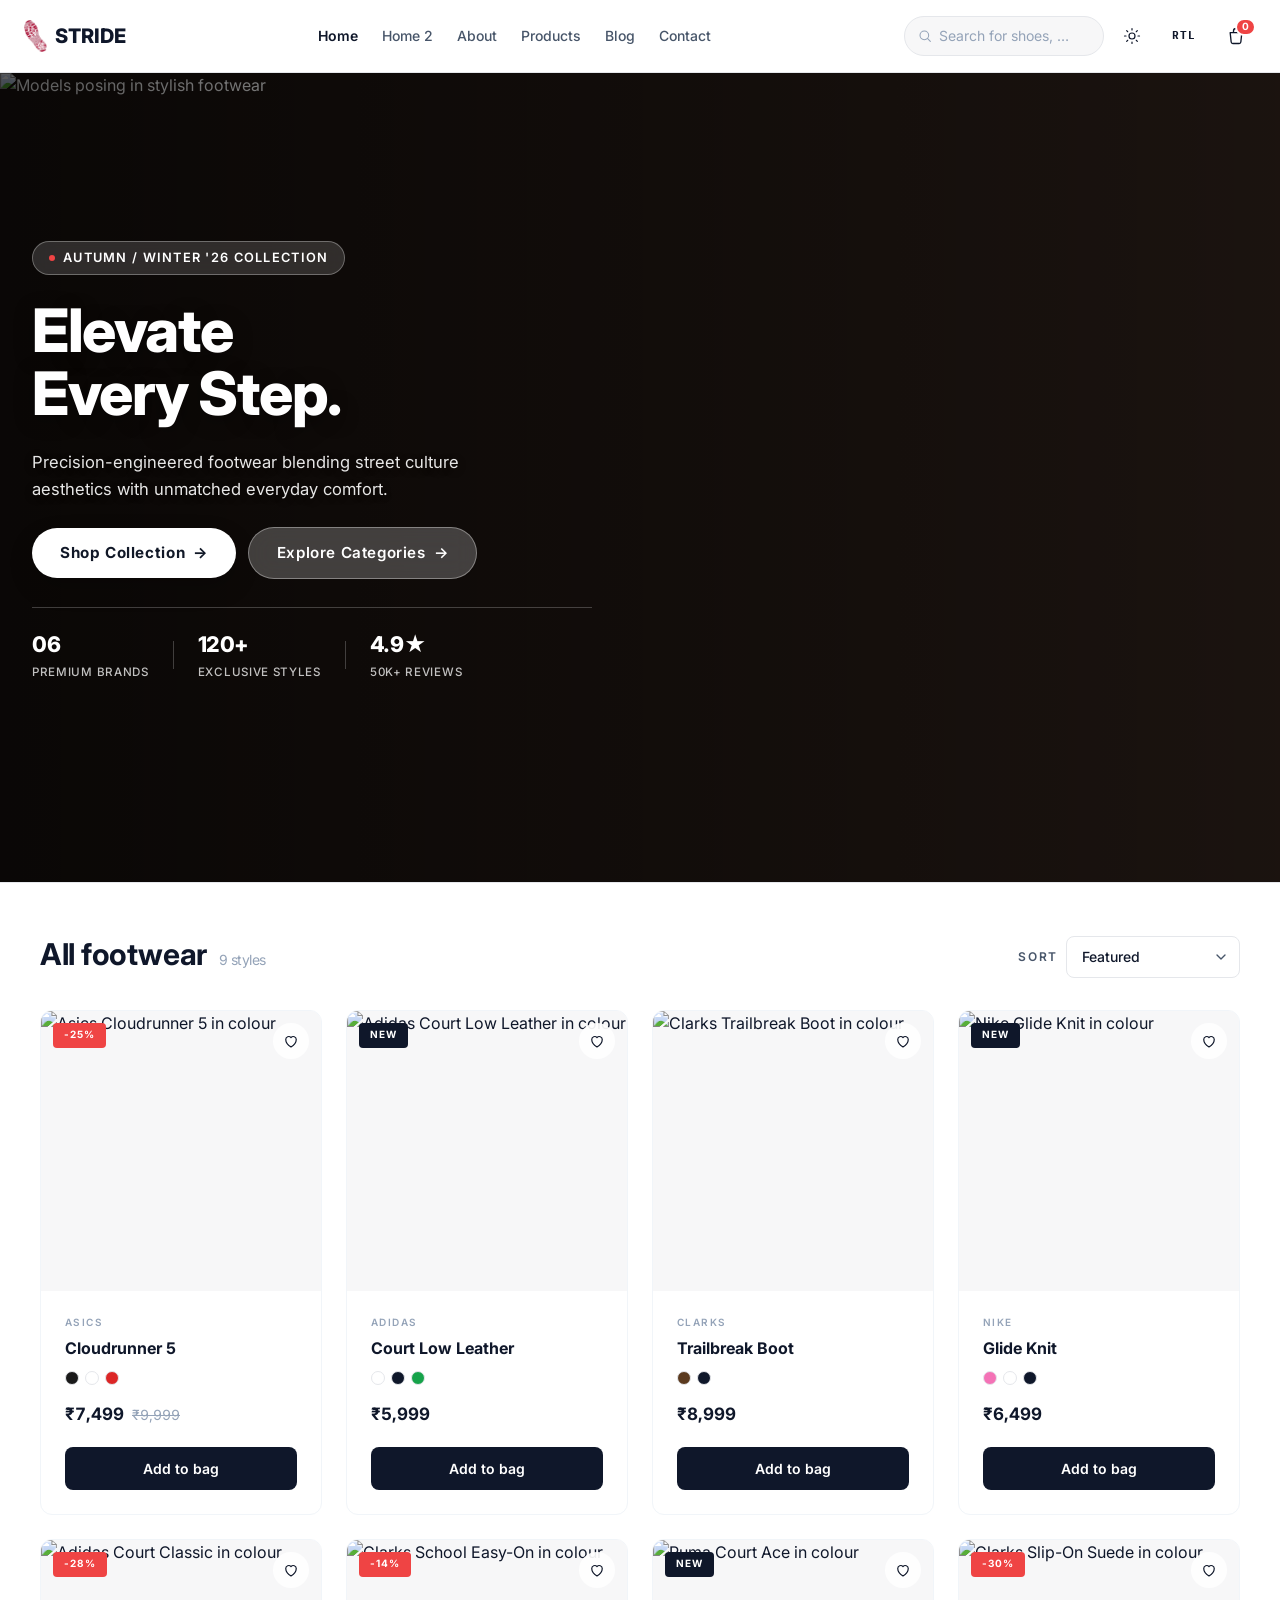
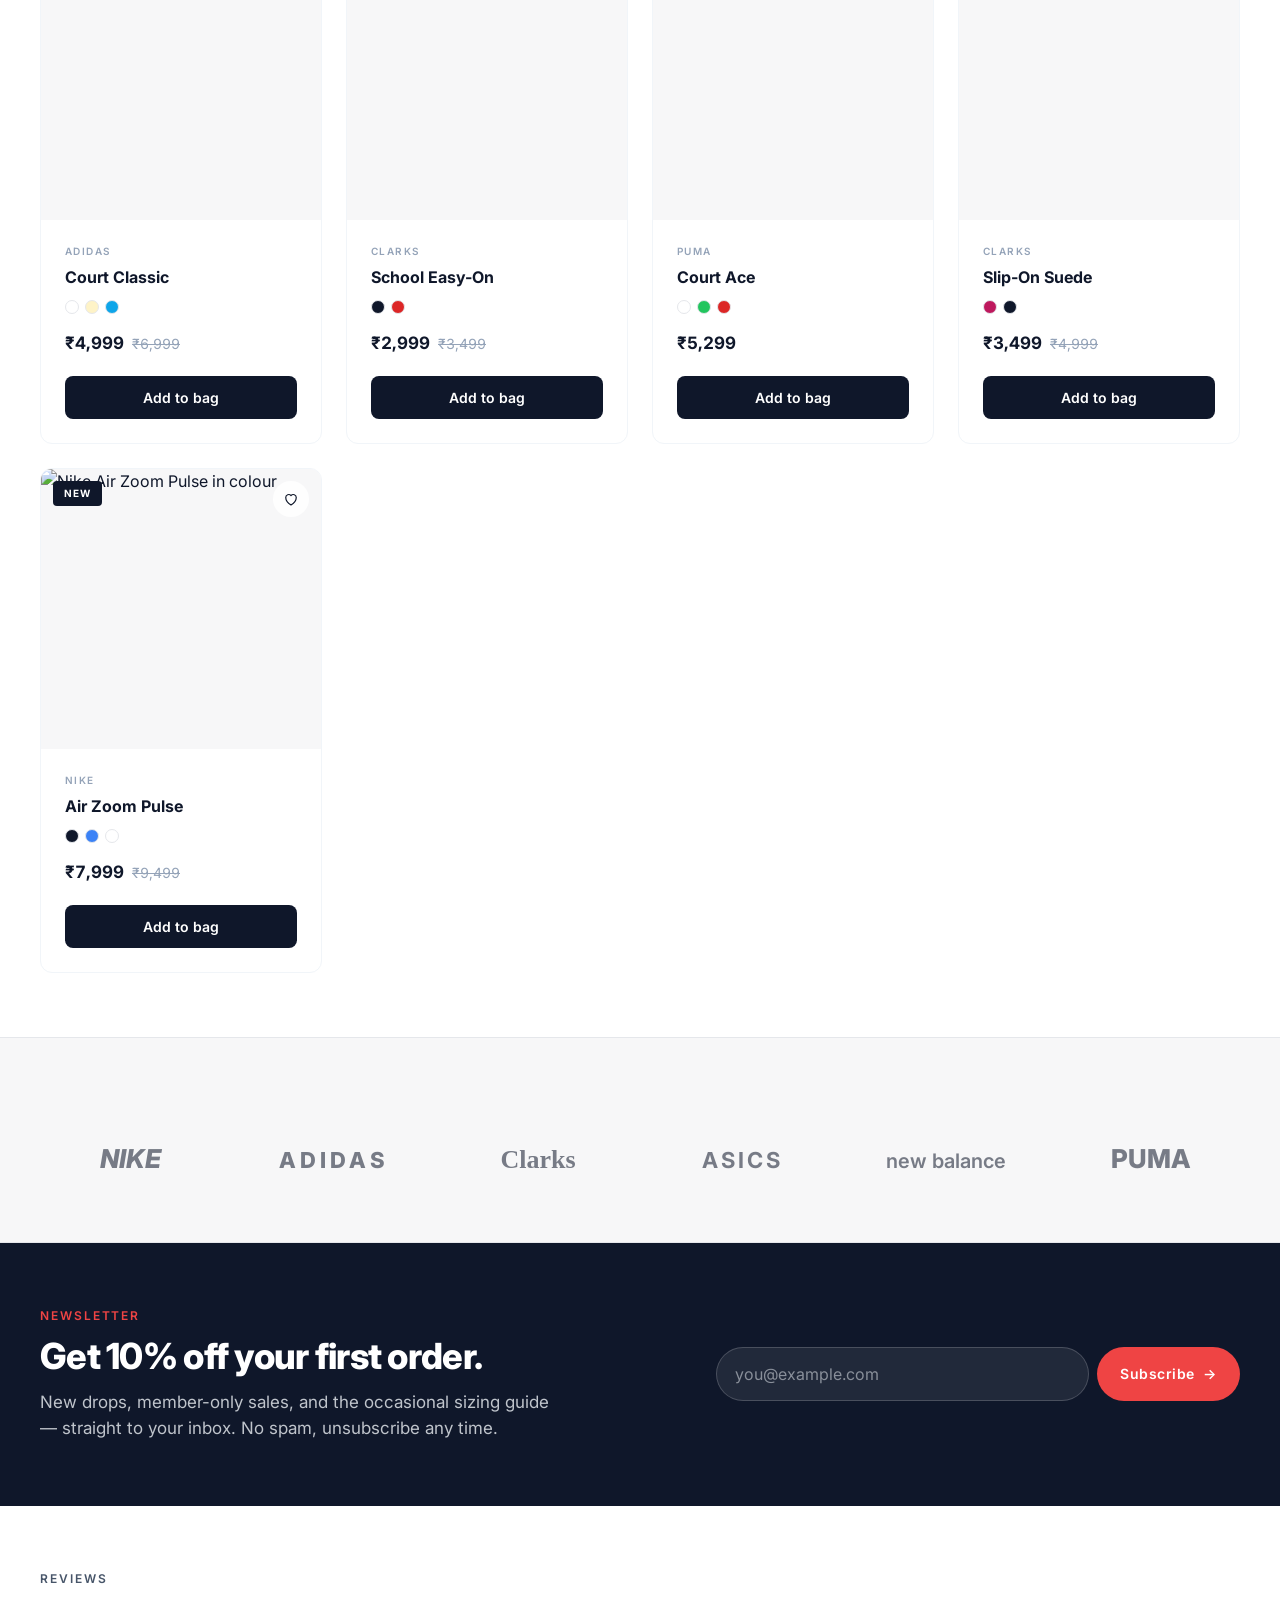
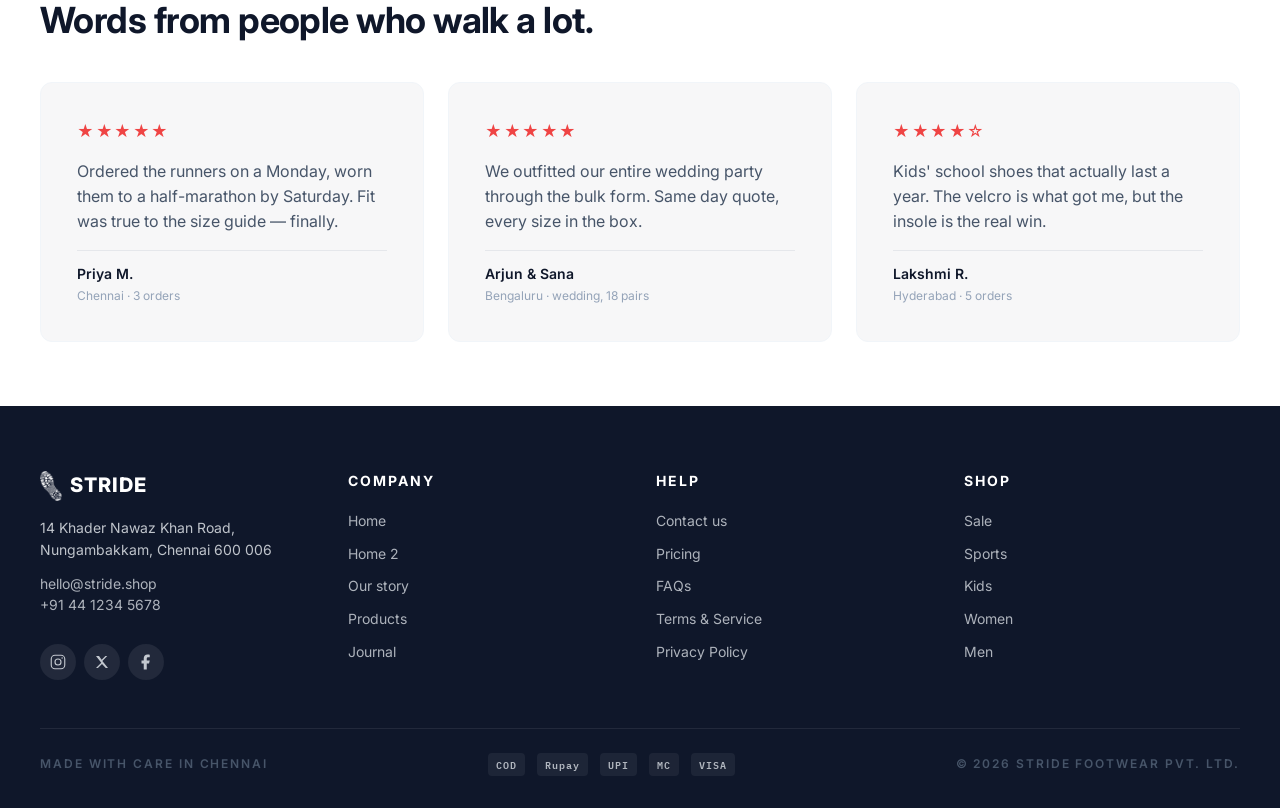
==== commit 79a506d0: "Final Commit" ====
--- a/index.html
+++ b/index.html
@@ -351,6 +351,18 @@
     "discount": 30,
     "colors": ["#be185d", "#0f172a"],
     "image": "https://images.unsplash.com/photo-1543163521-1bf539c55dd2?w=600&auto=format&fit=crop"
+  },
+  {
+    "id": "air-zoom-pulse",
+    "name": "Air Zoom Pulse",
+    "brand": "Nike",
+    "category": "sports",
+    "price": 7999,
+    "oldPrice": 9499,
+    "badge": "new",
+    "discount": null,
+    "colors": ["#0f172a", "#3b82f6", "#ffffff"],
+    "image": "https://images.unsplash.com/photo-1515955656352-a1fa3ffcd111?w=600&auto=format&fit=crop"
   }
 ]
     </script>
--- a/css/styles.css
+++ b/css/styles.css
@@ -391,17 +391,13 @@
 }
 
 .primary-nav__link--accent {
-  color: var(--accent-deep);
+  color: var(--ink);
   font-weight: 600;
 }
 
 .primary-nav__link.is-active {
   color: var(--ink);
   font-weight: 600;
-}
-
-.primary-nav__link.is-active::after {
-  transform: scaleX(1);
 }
 
 .primary-nav__link::after {
@@ -411,7 +407,7 @@
   right: 0;
   bottom: -2px;
   height: 2px;
-  background: var(--accent);
+  background: var(--ink);
   transform: scaleX(0);
   transform-origin: left center;
   transition: transform 220ms var(--ease-out);
@@ -435,9 +431,11 @@
   background: var(--bg-soft);
   border: 1px solid var(--border);
   border-radius: var(--radius-pill);
-  padding: 0 var(--space-3);
-  width: 16rem;
-  transition: border-color 160ms ease, background 160ms ease;
+  padding: 0 0.75rem;
+  width: 12.5rem;
+  max-width: 100%;
+  flex-shrink: 1;
+  transition: border-color 160ms ease, background 160ms ease, box-shadow 160ms ease;
 }
 
 .search:focus-within {
@@ -448,21 +446,29 @@
 .search__icon {
   color: var(--ink-muted);
   display: inline-flex;
+  flex-shrink: 0;
 }
 
 .search__input {
   flex: 1;
+  min-width: 0;
   border: none;
   background: transparent;
-  padding: 0.6rem var(--space-2);
+  padding: 0.5rem 0.4rem;
   font: inherit;
   font-size: var(--text-sm);
   color: var(--ink);
   outline: none;
+  text-overflow: ellipsis;
+  white-space: nowrap;
+  overflow: hidden;
 }
 
 .search__input::placeholder {
   color: var(--ink-muted);
+  text-overflow: ellipsis;
+  white-space: nowrap;
+  overflow: hidden;
 }
 
 .icon-btn {
@@ -547,12 +553,12 @@
 }
 
 .mobile-nav__link--accent {
-  color: var(--accent-deep);
+  color: var(--ink);
   font-weight: 600;
 }
 
 .mobile-nav__link.is-active {
-  color: var(--accent-deep);
+  color: var(--ink);
   font-weight: 600;
 }
 
@@ -2516,9 +2522,10 @@
   }
 }
 
-@media (max-width: 760px) {
+@media (max-width: 990px) {
   .header__inner {
     grid-template-columns: auto auto;
+    justify-content: space-between;
     gap: var(--space-3);
   }
 
@@ -4593,6 +4600,115 @@
   border-inline-start: 3px solid var(--danger);
 }
 
+.toast--order-placed {
+  display: flex;
+  flex-direction: column;
+  gap: var(--space-3);
+  background: var(--surface);
+  color: var(--ink);
+  padding: 1.25rem 1.35rem;
+  border-radius: var(--radius-xl);
+  box-shadow: 0 20px 45px -10px rgba(15, 23, 42, 0.25), 0 0 0 1px var(--border);
+  border-inline-start: 4px solid var(--success);
+  width: min(24rem, calc(100vw - 2.5rem));
+  max-width: 24rem;
+  pointer-events: auto;
+  animation: toastSlideIn 340ms var(--ease-out);
+  transition: opacity 300ms ease, transform 300ms ease;
+}
+
+.toast-order__header {
+  display: flex;
+  align-items: center;
+  gap: 0.75rem;
+  position: relative;
+}
+
+.toast-order__icon {
+  width: 38px;
+  height: 38px;
+  border-radius: 50%;
+  background: rgba(22, 163, 74, 0.12);
+  color: var(--success);
+  display: flex;
+  align-items: center;
+  justify-content: center;
+  flex-shrink: 0;
+}
+
+.toast-order__title-wrap {
+  display: flex;
+  flex-direction: column;
+  gap: 0.15rem;
+  flex: 1;
+}
+
+.toast-order__title {
+  font-size: var(--text-base);
+  font-weight: 800;
+  color: var(--ink);
+  letter-spacing: -0.01em;
+}
+
+.toast-order__badge {
+  font-size: 11px;
+  font-weight: 600;
+  color: var(--ink-muted);
+  text-transform: uppercase;
+  letter-spacing: 0.05em;
+}
+
+.toast-order__close {
+  background: none;
+  border: none;
+  font-size: 1.25rem;
+  line-height: 1;
+  color: var(--ink-muted);
+  cursor: pointer;
+  padding: 0.25rem;
+  border-radius: 50%;
+  transition: color 160ms ease, background 160ms ease;
+  margin-top: -0.5rem;
+  margin-right: -0.25rem;
+}
+
+.toast-order__close:hover {
+  color: var(--ink);
+  background: var(--bg-soft);
+}
+
+.toast-order__body {
+  display: flex;
+  flex-direction: column;
+  gap: 0.6rem;
+  font-size: var(--text-sm);
+  color: var(--ink-soft);
+  line-height: 1.5;
+  padding-top: 0.5rem;
+  border-top: 1px solid var(--border-soft);
+}
+
+.toast-order__text strong {
+  color: var(--ink);
+}
+
+.toast-order__meta {
+  display: flex;
+  flex-wrap: wrap;
+  gap: 0.75rem;
+  font-size: 12px;
+  font-weight: 600;
+  color: var(--ink-soft);
+  background: var(--bg-soft);
+  padding: 0.6rem 0.85rem;
+  border-radius: var(--radius-md);
+}
+
+@keyframes toastSlideIn {
+  from { transform: translateY(20px) scale(0.95); opacity: 0; }
+  to { transform: translateY(0) scale(1); opacity: 1; }
+}
+
 @keyframes toastUp {
   from { transform: translateY(10px); opacity: 0; }
   to { transform: none; opacity: 1; }
@@ -5110,6 +5226,37 @@
   color: var(--ink);
 }
 
+.detail-chip--selectable {
+  cursor: pointer;
+  background: var(--surface);
+  border: 1px solid var(--border);
+  color: var(--ink);
+  transition: all 160ms ease;
+  user-select: none;
+  font: inherit;
+  font-size: var(--text-xs);
+  font-weight: 600;
+  line-height: 1.2;
+}
+
+.detail-chip--selectable:hover {
+  border-color: var(--ink);
+  background: var(--bg-soft);
+}
+
+.detail-chip--selectable.is-selected {
+  background: var(--ink);
+  color: #ffffff;
+  border-color: var(--ink);
+  box-shadow: 0 2px 8px rgba(15, 23, 42, 0.15);
+}
+
+html[data-theme='dark'] .detail-chip--selectable.is-selected {
+  background: #ffffff;
+  color: #0f172a;
+  border-color: #ffffff;
+}
+
 .detail-chip--accent {
   background: var(--accent-soft);
   border-color: var(--accent);
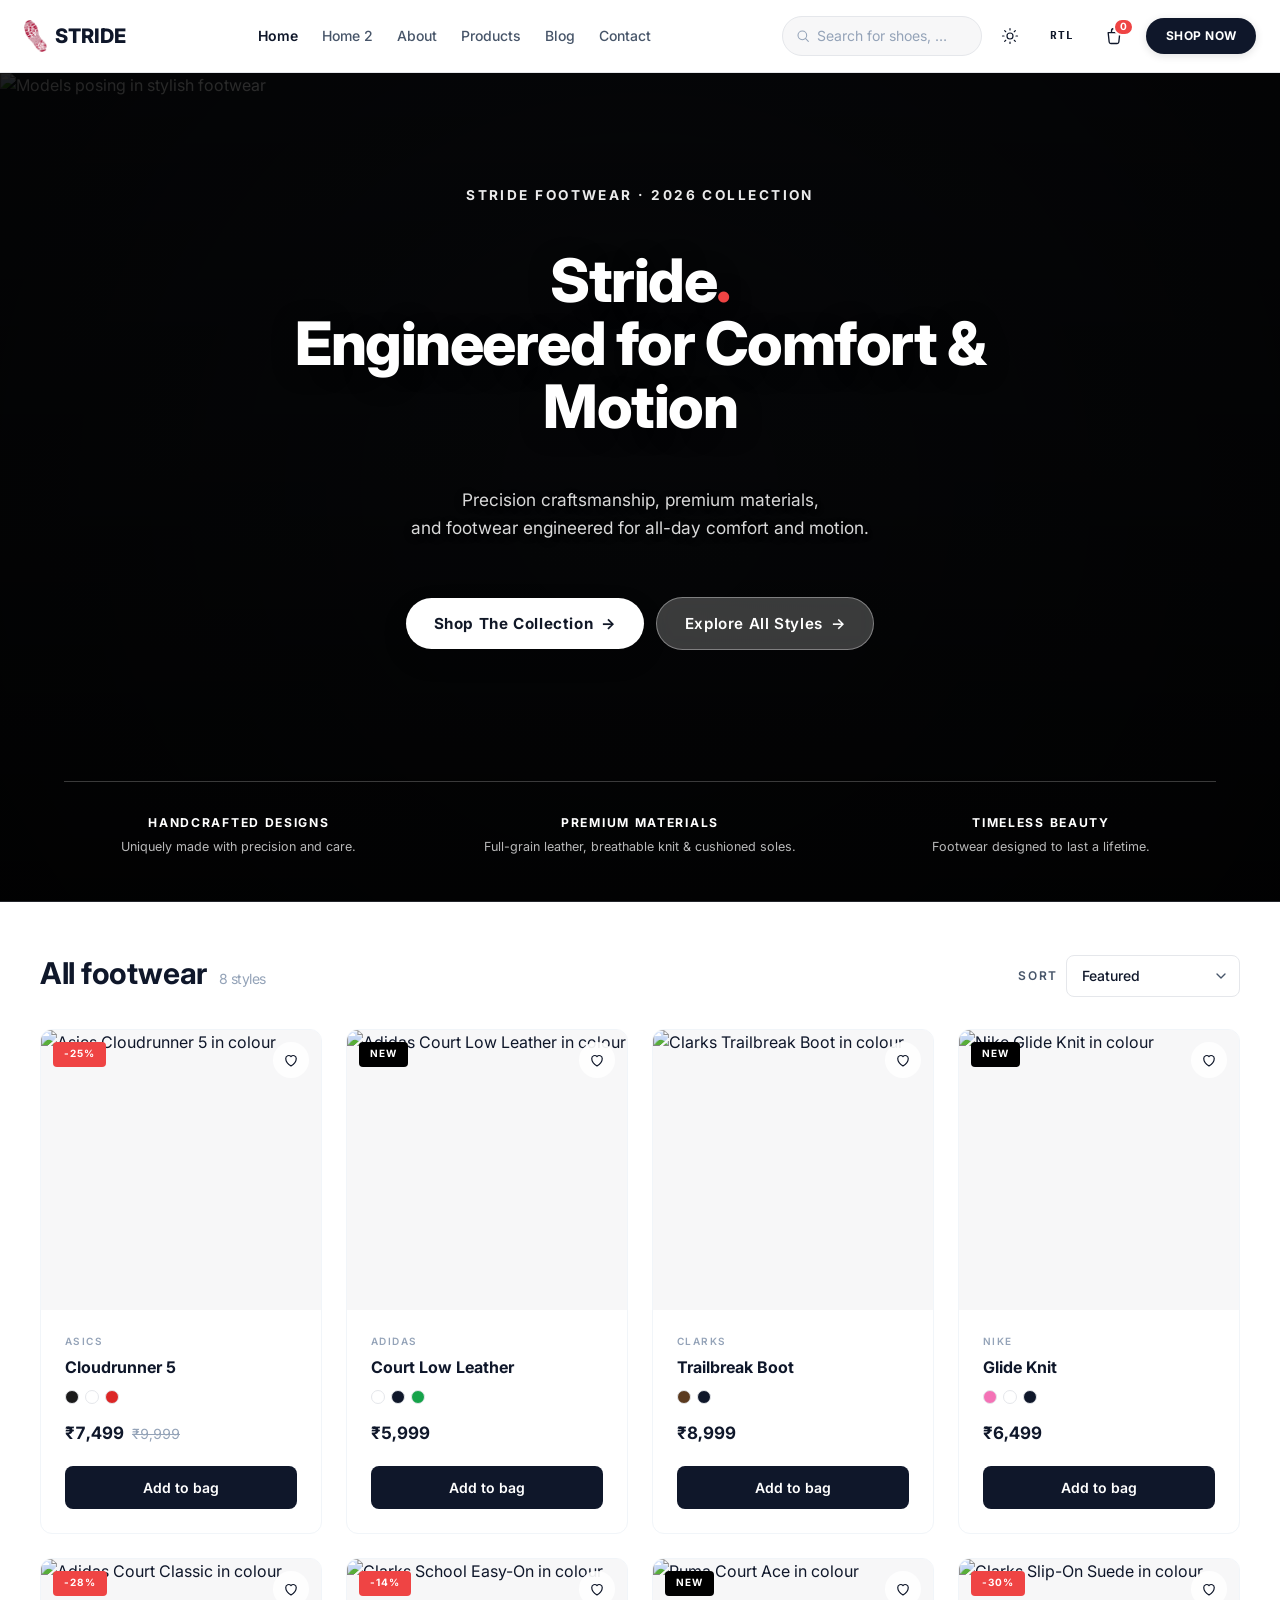
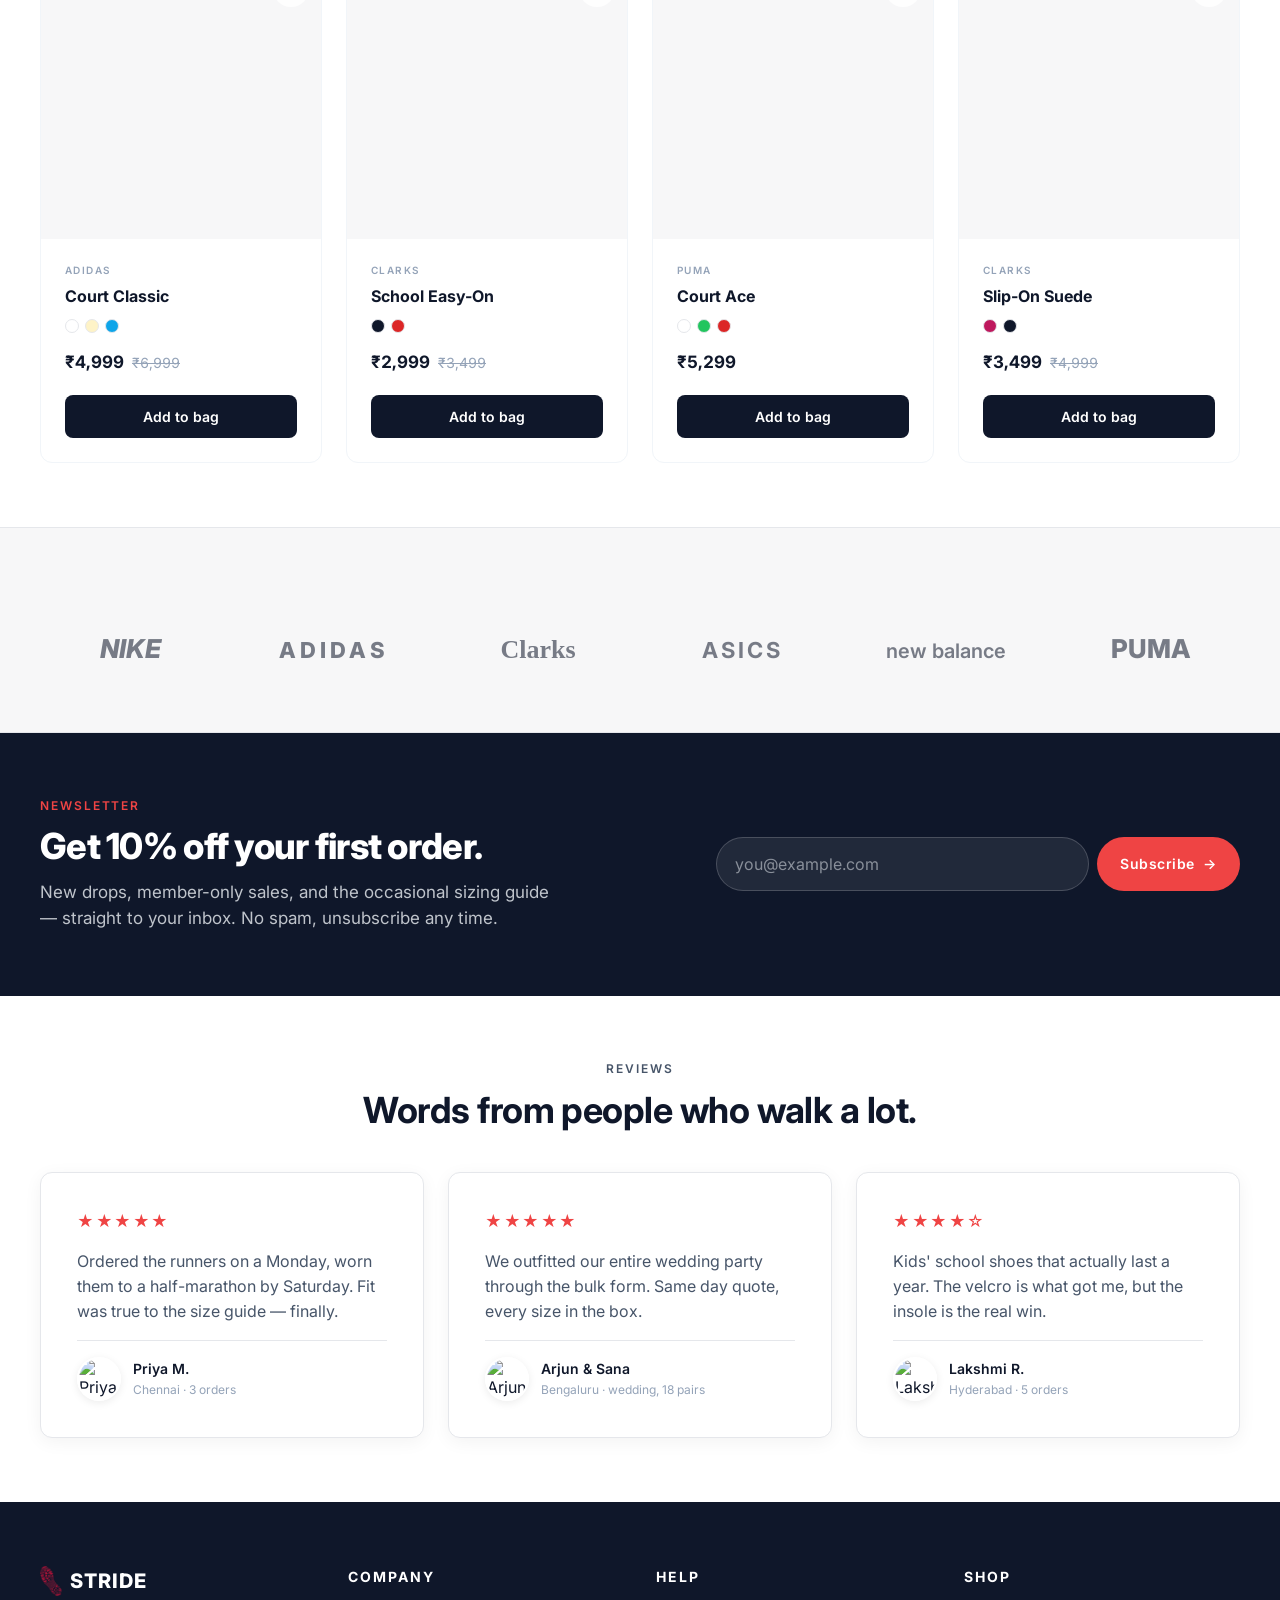
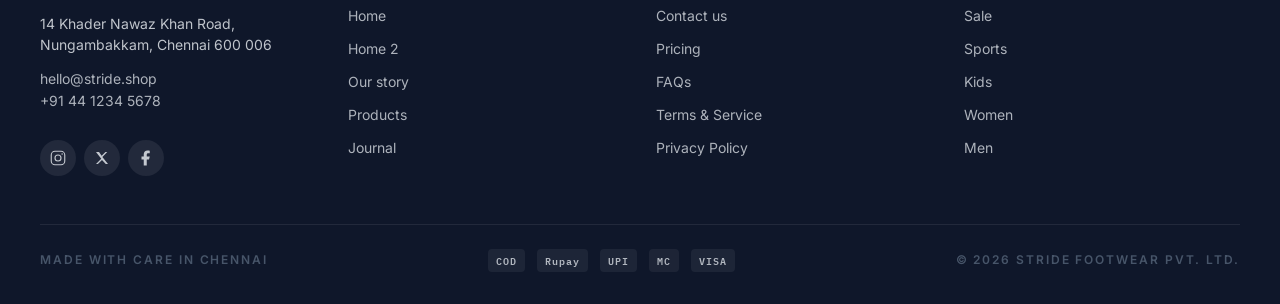
==== commit 86edbc2f: "Final Commit" ====
--- a/index.html
+++ b/index.html
@@ -1,257 +1,255 @@
 <!doctype html>
 <html lang="en">
-  <head>
-    <meta charset="UTF-8" />
-    <meta name="viewport" content="width=device-width, initial-scale=1.0" />
-    <meta
-      name="description"
-      content="Stride — footwear for every step. Shop sneakers, formal shoes, sports shoes and kids' footwear from top brands. Free shipping over ₹999."
-    />
-    <title>Stride — Footwear for every step</title>
-    <link rel="preconnect" href="https://fonts.googleapis.com" />
-    <link rel="preconnect" href="https://fonts.gstatic.com" crossorigin />
-    <link
-      href="https://fonts.googleapis.com/css2?family=Inter:wght@300;400;500;600;700;800&family=IBM+Plex+Mono:wght@400;500&display=swap"
-      rel="stylesheet"
-    />
-    <link rel="stylesheet" href="./css/styles.css" />
-    <link
-      rel="icon"
-      href="../assets/logo.png"
-    />
-    <script>
-      /* Minimal theme boot to avoid flash — full logic in js/main.js */
-      try {
-        var t = localStorage.getItem('stride-theme');
-        if (!t) t = matchMedia('(prefers-color-scheme: dark)').matches ? 'dark' : 'light';
-        document.documentElement.setAttribute('data-theme', t);
-        var d = localStorage.getItem('stride-dir');
-        if (d) document.documentElement.setAttribute('dir', d);
-      } catch (e) {}
-    </script>
-  </head>
-  <body>
-    <!-- navbar.js injects the shared utility bar, header and footer here -->
-
-    <main id="top">
-      <section class="hero hero--editorial" aria-labelledby="hero-title" style="min-height: 90vh;">
-        <div class="hero__bg-media">
-          <img
-            src="https://images.unsplash.com/photo-1556906781-9a412961c28c?w=1600&auto=format&fit=crop"
-            alt="Models posing in stylish footwear"
-            class="hero__bg-img"
-            loading="eager"
-            decoding="async"
-          />
-          <div class="hero__bg-overlay" aria-hidden="true"></div>
+
+<head>
+  <meta charset="UTF-8" />
+  <meta name="viewport" content="width=device-width, initial-scale=1.0" />
+  <meta name="description"
+    content="Stride — footwear for every step. Shop sneakers, formal shoes, sports shoes and kids' footwear from top brands. Free shipping over ₹999." />
+  <title>Stride — Footwear for every step</title>
+  <link rel="preconnect" href="https://fonts.googleapis.com" />
+  <link rel="preconnect" href="https://fonts.gstatic.com" crossorigin />
+  <link
+    href="https://fonts.googleapis.com/css2?family=Inter:wght@300;400;500;600;700;800&family=IBM+Plex+Mono:wght@400;500&display=swap"
+    rel="stylesheet" />
+  <link rel="stylesheet" href="./css/styles.css" />
+  <link rel="icon" href="../assets/logo.png" />
+  <script>
+    /* Minimal theme boot to avoid flash — full logic in js/main.js */
+    try {
+      var t = localStorage.getItem('stride-theme');
+      if (!t) t = matchMedia('(prefers-color-scheme: dark)').matches ? 'dark' : 'light';
+      document.documentElement.setAttribute('data-theme', t);
+      var d = localStorage.getItem('stride-dir');
+      if (d) document.documentElement.setAttribute('dir', d);
+    } catch (e) { }
+  </script>
+</head>
+
+<body>
+  <!-- navbar.js injects the shared utility bar, header and footer here -->
+
+  <main id="top">
+    <section class="hero hero--editorial" aria-labelledby="hero-title">
+      <div class="hero__bg-media">
+        <img src="https://images.unsplash.com/photo-1556906781-9a412961c28c?w=1600&auto=format&fit=crop"
+          alt="Models posing in stylish footwear" class="hero__bg-img" loading="eager" decoding="async" />
+        <div class="hero__bg-overlay" aria-hidden="true"></div>
+      </div>
+
+      <div class="hero__content-wrap">
+        <!-- Main Editorial Content (Left side) -->
+        <div class="hero__copy hero__copy--editorial" data-reveal>
+          <span class="hero__eyebrow-editorial">
+            STRIDE FOOTWEAR · 2026 COLLECTION
+          </span>
+
+          <h1 id="hero-title" class="hero__title hero__title--editorial">
+            Stride<span style="color: var(--accent);">.</span><br />
+            Engineered for Comfort & Motion
+          </h1>
+
+          <p class="hero__lede-editorial">
+            Precision craftsmanship, premium materials,<br />and footwear engineered for all-day comfort and motion.
+          </p>
+
+          <div class="hero__ctas hero__ctas--editorial">
+            <a href="#catalog-title" class="btn hero__btn-white">
+              Shop The Collection
+              <span aria-hidden="true">→</span>
+            </a>
+            <a href="./pages/products.html" class="btn hero__btn-glass">
+              Explore All Styles
+              <span aria-hidden="true">→</span>
+            </a>
+          </div>
         </div>
 
-        <div class="hero__inner hero__inner--editorial">
-          <!-- Left Overlay Copy -->
-          <div class="hero__copy hero__copy--editorial" data-reveal>
-            <span class="hero__eyebrow-editorial">
-              <span class="hero__eyebrow-dot-white"></span>
-              Autumn / Winter '26 Collection
-            </span>
-
-            <h1 id="hero-title" class="hero__title hero__title--editorial">
-              Elevate<br />
-              Every Step.
-            </h1>
-
-            <p class="hero__lede-editorial">
-              Precision-engineered footwear blending street culture aesthetics with unmatched everyday comfort.
-            </p>
-
-            <div class="hero__ctas hero__ctas--editorial">
-              <a href="#shop" class="btn hero__btn-white">
-                Shop Collection
-                <span aria-hidden="true">→</span>
-              </a>
-              <a href="#shop" class="btn hero__btn-glass">
-                Explore Categories
-                <span aria-hidden="true">→</span>
-              </a>
-            </div>
-
-            <div class="hero__stats-editorial">
-              <div class="hero__stat-item">
-                <span class="hero__stat-val">06</span>
-                <span class="hero__stat-lbl">Premium Brands</span>
-              </div>
-              <div class="hero__stat-divider"></div>
-              <div class="hero__stat-item">
-                <span class="hero__stat-val">120+</span>
-                <span class="hero__stat-lbl">Exclusive Styles</span>
-              </div>
-              <div class="hero__stat-divider"></div>
-              <div class="hero__stat-item">
-                <span class="hero__stat-val">4.9★</span>
-                <span class="hero__stat-lbl">50k+ Reviews</span>
-              </div>
-            </div>
+        <!-- Bottom 3-Column Feature Row -->
+        <div class="hero__bottom-row" data-reveal>
+          <div class="hero__feature-col">
+            <h3 class="hero__feature-title">HANDCRAFTED DESIGNS</h3>
+            <p class="hero__feature-desc">Uniquely made with precision and care.</p>
           </div>
-
+          <div class="hero__feature-col">
+            <h3 class="hero__feature-title">PREMIUM MATERIALS</h3>
+            <p class="hero__feature-desc">Full-grain leather, breathable knit & cushioned soles.</p>
+          </div>
+          <div class="hero__feature-col">
+            <h3 class="hero__feature-title">TIMELESS BEAUTY</h3>
+            <p class="hero__feature-desc">Footwear designed to last a lifetime.</p>
+          </div>
         </div>
-      </section>
-
-      <!-- ===============================================================
+      </div>
+    </section>
+
+    <!-- ===============================================================
            PRODUCT GRID
            ============================================================ -->
-      <section class="catalog" aria-labelledby="catalog-title">
-        <header class="catalog__toolbar" data-reveal>
-          <h2 id="catalog-title" class="catalog__title">
-            <span data-catalog-label>All footwear</span>
-            <span class="catalog__count" data-results-count>12 styles</span>
-          </h2>
-
-          <label class="catalog__sort">
-            <span class="small-caps">Sort</span>
-            <select data-sort>
-              <option value="featured">Featured</option>
-              <option value="price-asc">Price: Low to High</option>
-              <option value="price-desc">Price: High to Low</option>
-              <option value="newest">Newest</option>
-            </select>
-          </label>
-        </header>
-
-        <div class="product-grid" data-product-grid aria-live="polite">
-          <!-- Cards rendered by script.js -->
-        </div>
-
-        <p class="catalog__empty" data-empty hidden>
-          No products in this category yet. Try another filter.
-        </p>
-      </section>
-
-      <!-- ===============================================================
+    <section id="shop" class="catalog" aria-labelledby="catalog-title">
+      <header class="catalog__toolbar" data-reveal>
+        <h2 id="catalog-title" class="catalog__title">
+          <span data-catalog-label>All footwear</span>
+          <span class="catalog__count" data-results-count>12 styles</span>
+        </h2>
+
+        <label class="catalog__sort">
+          <span class="small-caps">Sort</span>
+          <select data-sort>
+            <option value="featured">Featured</option>
+            <option value="price-asc">Price: Low to High</option>
+            <option value="price-desc">Price: High to Low</option>
+            <option value="newest">Newest</option>
+          </select>
+        </label>
+      </header>
+
+      <div class="product-grid" data-product-grid aria-live="polite">
+        <!-- Cards rendered by script.js -->
+      </div>
+
+      <p class="catalog__empty" data-empty hidden>
+        No products in this category yet. Try another filter.
+      </p>
+    </section>
+
+    <!-- ===============================================================
            BRANDS
            ============================================================ -->
-      <section id="brands" class="brands-strip" aria-labelledby="brands-title">
-        <header class="brands-strip__header" data-reveal>
-        </header>
-
-        <ul class="brands-list" role="list" data-reveal>
-          <li class="brands-list__item">
-            <svg viewBox="0 0 160 36" width="160" height="36" aria-label="Nike">
-              <text x="80" y="26" text-anchor="middle" font-family="Inter, sans-serif" font-style="italic" font-weight="800" font-size="26" fill="currentColor">NIKE</text>
-            </svg>
-          </li>
-          <li class="brands-list__item">
-            <svg viewBox="0 0 160 36" width="160" height="36" aria-label="Adidas">
-              <text x="80" y="26" text-anchor="middle" font-family="Inter, sans-serif" font-weight="800" letter-spacing="4" font-size="22" fill="currentColor">ADIDAS</text>
-            </svg>
-          </li>
-          <li class="brands-list__item">
-            <svg viewBox="0 0 160 36" width="160" height="36" aria-label="Clarks">
-              <text x="80" y="26" text-anchor="middle" font-family="Cormorant Garamond, serif" font-weight="600" font-size="26" fill="currentColor">Clarks</text>
-            </svg>
-          </li>
-          <li class="brands-list__item">
-            <svg viewBox="0 0 160 36" width="160" height="36" aria-label="Asics">
-              <text x="80" y="26" text-anchor="middle" font-family="Inter, sans-serif" font-weight="700" letter-spacing="3" font-size="22" fill="currentColor">ASICS</text>
-            </svg>
-          </li>
-          <li class="brands-list__item">
-            <svg viewBox="0 0 180 36" width="180" height="36" aria-label="New Balance">
-              <text x="90" y="26" text-anchor="middle" font-family="Inter, sans-serif" font-weight="600" font-size="20" fill="currentColor">new balance</text>
-            </svg>
-          </li>
-          <li class="brands-list__item">
-            <svg viewBox="0 0 160 36" width="160" height="36" aria-label="Puma">
-              <text x="80" y="26" text-anchor="middle" font-family="Inter, sans-serif" font-weight="800" font-size="26" fill="currentColor">PUMA</text>
-            </svg>
-          </li>
-        </ul>
-      </section>
-
-      <!-- ===============================================================
+    <section id="brands" class="brands-strip" aria-labelledby="brands-title">
+      <header class="brands-strip__header" data-reveal>
+        <h2 id="brands-title" class="visually-hidden">Featured Partner Brands</h2>
+      </header>
+
+      <ul class="brands-list" role="list" data-reveal>
+        <li class="brands-list__item">
+          <svg viewBox="0 0 160 36" width="160" height="36" aria-label="Nike">
+            <text x="80" y="26" text-anchor="middle" font-family="Inter, sans-serif" font-style="italic"
+              font-weight="800" font-size="26" fill="currentColor">NIKE</text>
+          </svg>
+        </li>
+        <li class="brands-list__item">
+          <svg viewBox="0 0 160 36" width="160" height="36" aria-label="Adidas">
+            <text x="80" y="26" text-anchor="middle" font-family="Inter, sans-serif" font-weight="800"
+              letter-spacing="4" font-size="22" fill="currentColor">ADIDAS</text>
+          </svg>
+        </li>
+        <li class="brands-list__item">
+          <svg viewBox="0 0 160 36" width="160" height="36" aria-label="Clarks">
+            <text x="80" y="26" text-anchor="middle" font-family="Cormorant Garamond, serif" font-weight="600"
+              font-size="26" fill="currentColor">Clarks</text>
+          </svg>
+        </li>
+        <li class="brands-list__item">
+          <svg viewBox="0 0 160 36" width="160" height="36" aria-label="Asics">
+            <text x="80" y="26" text-anchor="middle" font-family="Inter, sans-serif" font-weight="700"
+              letter-spacing="3" font-size="22" fill="currentColor">ASICS</text>
+          </svg>
+        </li>
+        <li class="brands-list__item">
+          <svg viewBox="0 0 180 36" width="180" height="36" aria-label="New Balance">
+            <text x="90" y="26" text-anchor="middle" font-family="Inter, sans-serif" font-weight="600" font-size="20"
+              fill="currentColor">new balance</text>
+          </svg>
+        </li>
+        <li class="brands-list__item">
+          <svg viewBox="0 0 160 36" width="160" height="36" aria-label="Puma">
+            <text x="80" y="26" text-anchor="middle" font-family="Inter, sans-serif" font-weight="800" font-size="26"
+              fill="currentColor">PUMA</text>
+          </svg>
+        </li>
+      </ul>
+    </section>
+
+    <!-- ===============================================================
            PROMO STRIP
            ============================================================ -->
-      <section class="promo-strip" aria-label="Newsletter signup">
-        <div class="promo-strip__inner" data-reveal>
-          <div class="promo-strip__copy">
-            <span class="small-caps promo-strip__eyebrow">Newsletter</span>
-            <h2 class="promo-strip__title">Get 10% off your first order.</h2>
-            <p class="promo-strip__lede">
-              New drops, member-only sales, and the occasional sizing
-              guide — straight to your inbox. No spam, unsubscribe any
-              time.
-            </p>
-          </div>
-          <form class="promo-strip__form" data-form novalidate>
-            <label class="visually-hidden" for="newsletter-email">Email address</label>
-            <input
-              id="newsletter-email"
-              type="email"
-              name="email"
-              placeholder="you@example.com"
-              required
-              class="promo-strip__input"
-            />
-            <button type="submit" class="btn btn--primary">
-              Subscribe
-              <span aria-hidden="true">→</span>
-            </button>
-            <p class="promo-strip__done" data-form-success hidden>
-              Thanks — check your inbox for the code.
-            </p>
-          </form>
+    <section class="promo-strip" aria-label="Newsletter signup">
+      <div class="promo-strip__inner" data-reveal>
+        <div class="promo-strip__copy">
+          <span class="small-caps promo-strip__eyebrow">Newsletter</span>
+          <h2 class="promo-strip__title">Get 10% off your first order.</h2>
+          <p class="promo-strip__lede">
+            New drops, member-only sales, and the occasional sizing
+            guide — straight to your inbox. No spam, unsubscribe any
+            time.
+          </p>
         </div>
-      </section>
-
-      <!-- ===============================================================
+        <form class="promo-strip__form" data-form novalidate>
+          <label class="visually-hidden" for="newsletter-email">Email address</label>
+          <input id="newsletter-email" type="email" name="email" placeholder="you@example.com" required
+            class="promo-strip__input" />
+          <button type="submit" class="btn btn--primary">
+            Subscribe
+            <span aria-hidden="true">→</span>
+          </button>
+          <p class="promo-strip__done" data-form-success hidden>
+            Thanks — check your inbox for the code.
+          </p>
+        </form>
+      </div>
+    </section>
+
+    <!-- ===============================================================
            TESTIMONIALS
            ============================================================ -->
-      <section class="testimonials" aria-labelledby="testimonials-title">
-        <header class="testimonials__header" data-reveal>
-          <span class="small-caps">Reviews</span>
-          <h2 id="testimonials-title" class="testimonials__title">Words from people who walk a lot.</h2>
-        </header>
-
-        <ul class="testimonials__grid" role="list" data-reveal>
-          <li class="testimonial">
-            <div class="testimonial__stars" aria-label="5 out of 5 stars">★★★★★</div>
-            <p class="testimonial__quote">
-              Ordered the runners on a Monday, worn them to a half-marathon
-              by Saturday. Fit was true to the size guide — finally.
-            </p>
-            <footer class="testimonial__author">
+    <section class="testimonials" aria-labelledby="testimonials-title">
+      <header class="testimonials__header" data-reveal>
+        <span class="small-caps">Reviews</span>
+        <h2 id="testimonials-title" class="testimonials__title">Words from people who walk a lot.</h2>
+      </header>
+
+      <ul class="testimonials__grid" role="list" data-reveal>
+        <li class="testimonial">
+          <div class="testimonial__stars" aria-label="5 out of 5 stars">★★★★★</div>
+          <p class="testimonial__quote">
+            Ordered the runners on a Monday, worn them to a half-marathon
+            by Saturday. Fit was true to the size guide — finally.
+          </p>
+          <footer class="testimonial__author">
+            <img src="https://images.unsplash.com/photo-1534528741775-53994a69daeb?w=150&auto=format&fit=crop&q=80" alt="Priya M." class="testimonial__avatar" loading="lazy" />
+            <div class="testimonial__author-info">
               <span class="testimonial__name">Priya M.</span>
               <span class="testimonial__meta">Chennai · 3 orders</span>
-            </footer>
-          </li>
-          <li class="testimonial">
-            <div class="testimonial__stars" aria-label="5 out of 5 stars">★★★★★</div>
-            <p class="testimonial__quote">
-              We outfitted our entire wedding party through the bulk
-              form. Same day quote, every size in the box.
-            </p>
-            <footer class="testimonial__author">
+            </div>
+          </footer>
+        </li>
+        <li class="testimonial">
+          <div class="testimonial__stars" aria-label="5 out of 5 stars">★★★★★</div>
+          <p class="testimonial__quote">
+            We outfitted our entire wedding party through the bulk
+            form. Same day quote, every size in the box.
+          </p>
+          <footer class="testimonial__author">
+            <img src="https://images.unsplash.com/photo-1522529599102-193c0d76b5b6?w=150&auto=format&fit=crop&q=80" alt="Arjun & Sana" class="testimonial__avatar" loading="lazy" />
+            <div class="testimonial__author-info">
               <span class="testimonial__name">Arjun &amp; Sana</span>
               <span class="testimonial__meta">Bengaluru · wedding, 18 pairs</span>
-            </footer>
-          </li>
-          <li class="testimonial">
-            <div class="testimonial__stars" aria-label="4 out of 5 stars">★★★★☆</div>
-            <p class="testimonial__quote">
-              Kids' school shoes that actually last a year. The velcro
-              is what got me, but the insole is the real win.
-            </p>
-            <footer class="testimonial__author">
+            </div>
+          </footer>
+        </li>
+        <li class="testimonial">
+          <div class="testimonial__stars" aria-label="4 out of 5 stars">★★★★☆</div>
+          <p class="testimonial__quote">
+            Kids' school shoes that actually last a year. The velcro
+            is what got me, but the insole is the real win.
+          </p>
+          <footer class="testimonial__author">
+            <img src="https://images.unsplash.com/photo-1544005313-94ddf0286df2?w=150&auto=format&fit=crop&q=80" alt="Lakshmi R." class="testimonial__avatar" loading="lazy" />
+            <div class="testimonial__author-info">
               <span class="testimonial__name">Lakshmi R.</span>
               <span class="testimonial__meta">Hyderabad · 5 orders</span>
-            </footer>
-          </li>
-        </ul>
-      </section>
-    </main>
-
-    <!-- ===================================================================
+            </div>
+          </footer>
+        </li>
+      </ul>
+    </section>
+  </main>
+
+  <!-- ===================================================================
          CATALOG DATA — read by script.js
          =================================================================== -->
-    <script type="application/json" id="catalog-data">
+  <script type="application/json" id="catalog-data">
 [
   {
     "id": "m-runner-01",
@@ -367,10 +365,11 @@
 ]
     </script>
 
-    <script src="./js/data.js" defer></script>
-    <script src="./js/navbar.js" defer></script>
-    <script src="./js/main.js" defer></script>
-    <script src="./js/form-validation.js" defer></script>
-    <script src="./js/script.js" defer></script>
-  </body>
-</html>
+  <script src="./js/data.js" defer></script>
+  <script src="./js/navbar.js" defer></script>
+  <script src="./js/main.js" defer></script>
+  <script src="./js/form-validation.js" defer></script>
+  <script src="./js/script.js" defer></script>
+</body>
+
+</html>
--- a/css/styles.css
+++ b/css/styles.css
@@ -194,8 +194,13 @@
 .sec-head {
   display: flex;
   flex-direction: column;
+  align-items: center;
+  text-align: center;
   gap: var(--space-2);
+  margin-left: auto;
+  margin-right: auto;
   margin-bottom: clamp(2rem, 5vw, 3.5rem);
+  max-width: 44rem;
 }
 
 .sec-eyebrow {
@@ -204,6 +209,12 @@
   letter-spacing: 0.14em;
   text-transform: uppercase;
   color: var(--accent);
+  display: inline-flex;
+  align-items: center;
+  justify-content: center;
+  align-self: center;
+  text-align: center;
+  gap: var(--space-2);
 }
 
 .sec-title {
@@ -212,6 +223,7 @@
   line-height: 1.12;
   letter-spacing: -0.02em;
   color: var(--ink);
+  text-align: center;
 }
 
 .small-caps {
@@ -506,6 +518,25 @@
   border: 2px solid var(--bg);
 }
 
+.header__cta {
+  padding: 0.5rem 1.15rem;
+  font-size: var(--text-xs);
+  font-weight: 700;
+  letter-spacing: 0.04em;
+  text-transform: uppercase;
+  border-radius: var(--radius-pill);
+  gap: 0.35rem;
+  white-space: nowrap;
+  box-shadow: 0 2px 8px rgba(0, 0, 0, 0.12);
+  margin-left: var(--space-1);
+}
+
+@media (max-width: 680px) {
+  .header__cta {
+    display: none;
+  }
+}
+
 /* Hamburger */
 .nav-toggle {
   display: none;
@@ -581,15 +612,19 @@
   border-bottom: 1px solid var(--border);
 }
 
+/* --------------------------------------------------------------------------
+   Hero Redesign (Editorial Reference Layout)
+   -------------------------------------------------------------------------- */
 .hero--editorial {
   position: relative;
-  min-height: clamp(480px, 75vh, 680px);
-  display: flex;
-  align-items: center;
+  min-height: 92vh;
+  display: flex;
+  flex-direction: column;
+  justify-content: space-between;
   overflow: hidden;
-  background: #1c1410;
+  background: #11141a;
   color: #ffffff;
-  border-bottom: 1px solid var(--border);
+  border-bottom: 1px solid rgba(255, 255, 255, 0.08);
 }
 
 .hero__bg-media {
@@ -603,19 +638,41 @@
   width: 100%;
   height: 100%;
   object-fit: cover;
-  object-position: center 35%;
+  object-position: center 30%;
   display: block;
+  filter: brightness(0.72) contrast(1.08);
 }
 
 .hero__bg-overlay {
   position: absolute;
   inset: 0;
-  background: linear-gradient(
-    90deg,
-    rgba(0, 0, 0, 0.65) 0%,
-    rgba(0, 0, 0, 0.35) 55%,
-    rgba(0, 0, 0, 0.05) 100%
-  );
+  background: radial-gradient(
+      circle at center,
+      rgba(0, 0, 0, 0.45) 0%,
+      rgba(0, 0, 0, 0.72) 100%
+    ),
+    linear-gradient(
+      180deg,
+      rgba(0, 0, 0, 0.35) 0%,
+      rgba(0, 0, 0, 0.5) 50%,
+      rgba(0, 0, 0, 0.75) 100%
+    );
+}
+
+.hero__content-wrap {
+  position: relative;
+  z-index: 2;
+  width: 100%;
+  max-width: var(--max-width);
+  margin: 0 auto;
+  padding: clamp(2rem, 7vw, 3rem) clamp(1.5rem, 5vw, 4rem) clamp(2rem, 3.5vw, 3rem);
+  display: flex;
+  flex-direction: column;
+  align-items: center;
+  justify-content: space-between;
+  min-height: 92vh;
+  box-sizing: border-box;
+  flex: 1;
 }
 
 .hero__inner--editorial {
@@ -626,36 +683,34 @@
   margin: 0 auto;
   padding: clamp(3.5rem, 8vw, 6rem) clamp(1.5rem, 5vw, 3.5rem);
   display: flex;
-  justify-content: space-between;
-  align-items: flex-end;
+  justify-content: center;
+  align-items: center;
   min-height: clamp(450px, 70vh, 650px);
 }
 
 .hero__copy--editorial {
   display: flex;
   flex-direction: column;
-  gap: clamp(1.25rem, 2.5vw, 1.85rem);
-  max-width: 36rem;
-  margin-bottom: var(--space-4);
-  padding: 0 var(--space-2);
+  align-items: center;
+  text-align: center;
+  gap: 0;
+  max-width: 48rem;
+  margin: auto;
+  padding: 0 0;
 }
 
 .hero__eyebrow-editorial {
+  font-size: clamp(0.725rem, 1.1vw, 0.85rem);
+  font-weight: 700;
+  letter-spacing: 0.18em;
+  text-transform: uppercase;
+  color: rgba(255, 255, 255, 0.92);
+  margin-bottom: 1.25rem;
   display: inline-flex;
   align-items: center;
-  gap: 0.5rem;
-  padding: 0.4rem 1rem;
-  background: rgba(255, 255, 255, 0.15);
-  border: 1px solid rgba(255, 255, 255, 0.3);
-  border-radius: 9999px;
-  color: #ffffff;
-  font-size: 0.8rem;
-  font-weight: 600;
-  letter-spacing: 0.1em;
-  text-transform: uppercase;
-  backdrop-filter: blur(10px);
-  -webkit-backdrop-filter: blur(10px);
-  width: fit-content;
+  justify-content: center;
+  text-align: center;
+  line-height: 1.4;
 }
 
 .hero__eyebrow-dot-white {
@@ -663,71 +718,70 @@
   height: 6px;
   border-radius: 50%;
   background: var(--accent);
+  display: inline-block;
+  margin-right: 0.5rem;
 }
 
 .hero__title--editorial {
-  font-size: clamp(3rem, 6.5vw, 5.2rem);
+  font-family: var(--font-display), 'Inter', system-ui, sans-serif;
+  font-size: clamp(3rem, 6.8vw, 5.4rem);
   font-weight: 800;
-  line-height: 1.04;
+  line-height: 1.05;
   letter-spacing: -0.03em;
   color: #ffffff !important;
-  margin: 0;
-  text-shadow: 0 4px 20px rgba(0, 0, 0, 0.4);
+  margin: 0 auto 1.5rem auto;
+  text-align: center;
+  text-shadow: 0 4px 25px rgba(0, 0, 0, 0.4);
 }
 
 .hero__lede-editorial {
-  font-size: clamp(1rem, 1.3vw, 1.15rem);
+  font-size: clamp(0.95rem, 1.35vw, 1.15rem);
   line-height: 1.6;
-  color: rgba(255, 255, 255, 0.9);
-  max-width: 30rem;
-  margin: 0;
+  font-weight: 400;
+  color: rgba(255, 255, 255, 0.85);
+  max-width: 36rem;
+  margin: 0 auto 2rem auto;
+  text-align: center;
   text-shadow: 0 2px 10px rgba(0, 0, 0, 0.3);
 }
 
 .hero__ctas--editorial {
   display: flex;
   align-items: center;
+  justify-content: center;
   gap: 1rem;
+  width: 100%;
   flex-wrap: wrap;
 }
 
-.hero__stats-editorial {
-  display: flex;
-  align-items: center;
-  gap: 1.5rem;
-  margin-top: 0.25rem;
-  padding-top: 1.25rem;
-  border-top: 1px solid rgba(255, 255, 255, 0.22);
-}
-
-.hero__stat-item {
-  display: flex;
-  flex-direction: column;
-  gap: 0.15rem;
-}
-
-.hero__stat-val {
-  font-size: 1.35rem;
-  font-weight: 800;
-  color: #ffffff;
-  letter-spacing: -0.02em;
-}
-
-.hero__stat-lbl {
-  font-size: 0.725rem;
-  color: rgba(255, 255, 255, 0.75);
-  text-transform: uppercase;
-  letter-spacing: 0.06em;
-  font-weight: 500;
-}
-
-.hero__stat-divider {
-  width: 1px;
-  height: 28px;
-  background: rgba(255, 255, 255, 0.22);
-}
-
-/* Primary White Pill Button */
+.hero__btn-pill {
+  background: rgba(255, 255, 255, 0.22) !important;
+  color: #ffffff !important;
+  border: 1px solid rgba(255, 255, 255, 0.4) !important;
+  padding: 0.85rem 2.2rem;
+  border-radius: 9999px;
+  font-size: 0.95rem;
+  font-weight: 600;
+  letter-spacing: 0.02em;
+  text-decoration: none;
+  backdrop-filter: blur(14px);
+  -webkit-backdrop-filter: blur(14px);
+  display: inline-flex;
+  align-items: center;
+  justify-content: center;
+  box-shadow: 0 8px 24px rgba(0, 0, 0, 0.25);
+  transition: all 0.25s ease;
+}
+
+.hero__btn-pill:hover {
+  background: rgba(255, 255, 255, 0.38) !important;
+  border-color: rgba(255, 255, 255, 0.75) !important;
+  transform: translateY(-2px);
+  box-shadow: 0 12px 30px rgba(0, 0, 0, 0.35);
+  color: #ffffff !important;
+}
+
+/* Primary White & Glass Button Fallbacks */
 .hero__btn-white {
   background: #ffffff !important;
   color: #111827 !important;
@@ -750,7 +804,6 @@
   box-shadow: 0 14px 30px rgba(0, 0, 0, 0.28);
 }
 
-/* Translucent Glass Pill Button */
 .hero__btn-glass {
   background: rgba(255, 255, 255, 0.22) !important;
   color: #ffffff !important;
@@ -774,63 +827,89 @@
   transform: translateY(-2px);
 }
 
-/* Top-Right Floating Card Widget */
-.hero__floating-card {
-  position: absolute;
-  top: clamp(2rem, 4vw, 3.5rem);
-  right: var(--gutter);
-  z-index: 3;
-  background: #ffffff;
-  border-radius: 20px;
-  padding: 0.75rem;
-  width: clamp(200px, 22vw, 240px);
-  box-shadow: 0 20px 45px rgba(0, 0, 0, 0.22);
-  display: flex;
-  flex-direction: column;
-  gap: 0.75rem;
-  transition: transform 0.3s ease, box-shadow 0.3s ease;
-  animation: floatHeroCard 5s ease-in-out infinite;
-}
-
-@keyframes floatHeroCard {
-  0%, 100% {
-    transform: translateY(0);
-  }
-  50% {
-    transform: translateY(-8px);
-  }
-}
-
-.hero__floating-card:hover {
-  transform: translateY(-6px) scale(1.02) !important;
-  box-shadow: 0 26px 50px rgba(0, 0, 0, 0.28);
-}
-
-.hero__floating-thumb {
+/* Bottom 3-Column Feature Row */
+.hero__bottom-row {
   width: 100%;
-  aspect-ratio: 4 / 3;
-  border-radius: 14px;
-  overflow: hidden;
-  background: #f3f4f6;
-}
-
-.hero__floating-thumb img {
+  border-top: 1px solid rgba(255, 255, 255, 0.22);
+  padding-top: clamp(1.25rem, 2.5vw, 2rem);
+  margin-top: auto;
+  display: grid;
+  grid-template-columns: repeat(3, 1fr);
+  gap: clamp(1.5rem, 4vw, 3.5rem);
+  text-align: center;
+}
+
+.hero__feature-col {
+  display: flex;
+  flex-direction: column;
+  align-items: center;
+  text-align: center;
+  gap: 0.35rem;
+}
+
+.hero__feature-title {
+  font-size: clamp(0.725rem, 0.95vw, 0.825rem);
+  font-weight: 700;
+  letter-spacing: 0.14em;
+  text-transform: uppercase;
+  color: #ffffff;
+  margin: 0;
+}
+
+.hero__feature-desc {
+  font-size: clamp(0.785rem, 0.95vw, 0.875rem);
+  color: rgba(255, 255, 255, 0.72);
+  line-height: 1.45;
+  margin: 0;
+}
+
+@media (max-width: 768px) {
+  .hero__bottom-row {
+    grid-template-columns: 1fr;
+    gap: 1.25rem;
+    padding-top: 1.25rem;
+  }
+}
+
+.hero__stats-editorial {
+  display: flex;
+  align-items: center;
+  justify-content: center;
+  gap: clamp(1rem, 3vw, 2.5rem);
+  margin: 2rem auto 0 auto;
+  padding-top: 1.5rem;
+  border-top: 1px solid rgba(255, 255, 255, 0.22);
   width: 100%;
-  height: 100%;
-  object-fit: cover;
-  display: block;
-}
-
-.hero__floating-link {
-  font-size: 0.785rem;
-  font-weight: 700;
-  color: #111827;
-  text-decoration: none;
-  display: flex;
-  align-items: center;
-  justify-content: space-between;
-  padding: 0.25rem 0.35rem;
-  transition: color 0.2s ease;
+  max-width: 36rem;
+}
+
+.hero__stat-item {
+  display: flex;
+  flex-direction: column;
+  align-items: center;
+  text-align: center;
+  gap: 0.2rem;
+}
+
+.hero__stat-val {
+  font-size: clamp(1.35rem, 2vw, 1.65rem);
+  font-weight: 800;
+  color: #ffffff;
+  letter-spacing: -0.02em;
+}
+
+.hero__stat-lbl {
+  font-size: 0.725rem;
+  color: rgba(255, 255, 255, 0.75);
+  text-transform: uppercase;
+  letter-spacing: 0.08em;
+  font-weight: 600;
+}
+
+.hero__stat-divider {
+  width: 1px;
+  height: 32px;
+  background: rgba(255, 255, 255, 0.22);
 }
 
 .hero__floating-link:hover {
@@ -841,9 +920,7 @@
   max-width: var(--max-width);
   margin: 0 auto;
   padding: var(--space-12) var(--gutter) var(--space-16);
-  display: grid;
-  grid-template-columns: 1fr 1.05fr;
-  gap: var(--space-12);
+  display: block;
   align-items: center;
 }
 
@@ -1358,7 +1435,7 @@
 }
 
 .product-card__badge--new {
-  background: var(--ink);
+  background: #000000;
 }
 
 .product-card__badge--sale {
@@ -1716,6 +1793,8 @@
   margin: 0 auto var(--space-10);
   display: flex;
   flex-direction: column;
+  align-items: center;
+  text-align: center;
   gap: var(--space-3);
 }
 
@@ -1724,6 +1803,9 @@
   font-weight: 700;
   letter-spacing: -0.015em;
   max-width: 36rem;
+  margin-left: auto;
+  margin-right: auto;
+  text-align: center;
 }
 
 .brands-list {
@@ -1853,9 +1935,13 @@
 .testimonials__header {
   display: flex;
   flex-direction: column;
+  align-items: center;
+  text-align: center;
   gap: var(--space-3);
+  margin-left: auto;
+  margin-right: auto;
   margin-bottom: var(--space-10);
-  max-width: 36rem;
+  max-width: 42rem;
 }
 
 .testimonials__title {
@@ -1863,6 +1949,7 @@
   font-weight: 700;
   letter-spacing: -0.015em;
   line-height: 1.15;
+  text-align: center;
 }
 
 .testimonials__grid {
@@ -1876,9 +1963,23 @@
   flex-direction: column;
   gap: var(--space-4);
   padding: var(--space-6);
-  background: var(--bg-soft);
-  border: 1px solid var(--border-soft);
+  background: var(--surface);
+  border: 1px solid var(--border);
   border-radius: var(--radius-lg);
+  box-shadow: 0 4px 18px rgba(0, 0, 0, 0.05);
+  transition: transform 200ms ease, box-shadow 200ms ease, border-color 200ms ease;
+}
+
+.testimonial:hover {
+  transform: translateY(-2px);
+  box-shadow: 0 10px 25px rgba(0, 0, 0, 0.09);
+  border-color: var(--ink-muted);
+}
+
+.section--soft .testimonial {
+  background: var(--surface);
+  border: 1px solid var(--border);
+  box-shadow: 0 4px 18px rgba(0, 0, 0, 0.05);
 }
 
 .testimonial__stars {
@@ -1895,10 +1996,27 @@
 
 .testimonial__author {
   display: flex;
+  align-items: center;
+  gap: var(--space-3);
+  padding-top: var(--space-4);
+  border-top: 1px solid var(--border);
+}
+
+.testimonial__avatar {
+  width: 44px;
+  height: 44px;
+  border-radius: 50%;
+  object-fit: cover;
+  flex-shrink: 0;
+  border: 2px solid var(--surface);
+  box-shadow: 0 2px 8px rgba(0, 0, 0, 0.08);
+}
+
+.testimonial__author-info {
+  display: flex;
   flex-direction: column;
   gap: 2px;
-  padding-top: var(--space-3);
-  border-top: 1px solid var(--border);
+  min-width: 0;
 }
 
 .testimonial__name {
@@ -1990,7 +2108,6 @@
 
 .footer__brand .brand__logo-img {
   height: 30px;
-  filter: brightness(0) invert(1);
   margin-right: 0.5rem;
 }
 
@@ -2708,6 +2825,17 @@
   color: var(--ink);
 }
 
+html[data-theme='dark'] .testimonial {
+  background: var(--surface);
+  border-color: var(--border);
+  box-shadow: 0 4px 16px rgba(0, 0, 0, 0.3);
+}
+
+html[data-theme='dark'] .testimonial:hover {
+  border-color: rgba(255, 255, 255, 0.2);
+  box-shadow: 0 8px 24px rgba(0, 0, 0, 0.45);
+}
+
 /* --------------------------------------------------------------------------
    RTL adjustments
    -------------------------------------------------------------------------- */
@@ -2817,9 +2945,13 @@
 .sec-head {
   display: flex;
   flex-direction: column;
+  align-items: center;
+  text-align: center;
   gap: var(--space-3);
+  margin-left: auto;
+  margin-right: auto;
   margin-bottom: var(--space-10);
-  max-width: 42rem;
+  max-width: 44rem;
 }
 
 .sec-head--center {
@@ -2837,6 +2969,9 @@
   color: var(--accent-deep);
   display: inline-flex;
   align-items: center;
+  justify-content: center;
+  text-align: center;
+  align-self: center;
   gap: var(--space-2);
 }
 
@@ -2846,12 +2981,16 @@
   letter-spacing: -0.015em;
   line-height: 1.15;
   color: var(--ink);
+  text-align: center;
 }
 
 .sec-lede {
   color: var(--ink-soft);
   font-size: var(--text-lg);
   line-height: 1.55;
+  text-align: center;
+  margin-left: auto;
+  margin-right: auto;
 }
 
 .grid-auto {
@@ -2955,12 +3094,26 @@
 .page-hero__ctas {
   display: flex;
   flex-wrap: wrap;
+  align-items: center;
   gap: var(--space-3);
   margin-top: var(--space-2);
 }
 
+.page-hero__ctas .btn {
+  min-width: clamp(12rem, 22vw, 14.5rem);
+  text-align: center;
+  justify-content: center;
+}
+
 .page-hero--center .page-hero__ctas {
   justify-content: center;
+}
+
+@media (max-width: 480px) {
+  .page-hero__ctas .btn {
+    width: 100%;
+    min-width: 0;
+  }
 }
 
 .page-hero__meta {
@@ -2984,6 +3137,114 @@
   width: 100%;
   height: 100%;
   object-fit: cover;
+}
+
+.page-hero--bg {
+  position: relative;
+  overflow: hidden;
+  background: #0f172a;
+  color: #ffffff;
+  padding: clamp(4.5rem, 9vw, 7rem) clamp(1.25rem, 5vw, 2.5rem);
+  border-bottom: 1px solid rgba(255, 255, 255, 0.1);
+}
+
+.page-hero__bg-media {
+  position: absolute;
+  inset: 0;
+  z-index: 0;
+  overflow: hidden;
+}
+
+.page-hero__bg-img {
+  width: 100%;
+  height: 100%;
+  object-fit: cover;
+  object-position: center;
+  display: block;
+  filter: brightness(0.65) contrast(1.1);
+}
+
+.page-hero__bg-overlay {
+  position: absolute;
+  inset: 0;
+  background: radial-gradient(
+      circle at center,
+      rgba(15, 23, 42, 0.52) 0%,
+      rgba(15, 23, 42, 0.8) 100%
+    ),
+    linear-gradient(
+      180deg,
+      rgba(15, 23, 42, 0.38) 0%,
+      rgba(15, 23, 42, 0.65) 50%,
+      rgba(15, 23, 42, 0.88) 100%
+    );
+}
+
+.page-hero--bg .page-hero__inner {
+  position: relative;
+  z-index: 2;
+}
+
+.page-hero--bg .page-hero__title {
+  color: #ffffff !important;
+  text-shadow: 0 4px 20px rgba(0, 0, 0, 0.45);
+}
+
+.page-hero--bg .page-hero__lede {
+  color: rgba(255, 255, 255, 0.88) !important;
+  text-shadow: 0 2px 10px rgba(0, 0, 0, 0.35);
+}
+
+.page-hero--bg .page-hero__eyebrow {
+  background: rgba(255, 255, 255, 0.18);
+  border-color: rgba(255, 255, 255, 0.35);
+  color: #ffffff;
+  backdrop-filter: blur(8px);
+  -webkit-backdrop-filter: blur(8px);
+}
+
+.page-hero--bg .page-hero__meta {
+  color: rgba(255, 255, 255, 0.8);
+}
+
+.page-hero--bg .btn--ghost {
+  color: #ffffff;
+  border-color: rgba(255, 255, 255, 0.45);
+  background: rgba(255, 255, 255, 0.15);
+  backdrop-filter: blur(10px);
+  -webkit-backdrop-filter: blur(10px);
+}
+
+.page-hero--bg .btn--ghost:hover {
+  background: rgba(255, 255, 255, 0.3);
+  border-color: #ffffff;
+  color: #ffffff;
+}
+
+.page-hero--bg .btn--primary {
+  background: #ffffff;
+  color: #0f172a;
+  box-shadow: 0 4px 15px rgba(0, 0, 0, 0.25);
+}
+
+.page-hero--bg .btn--primary:hover {
+  background: var(--accent);
+  color: #ffffff;
+}
+
+.page-hero--bg .plan-toggle {
+  background: rgba(255, 255, 255, 0.15);
+  border: 1px solid rgba(255, 255, 255, 0.3);
+  backdrop-filter: blur(10px);
+}
+
+.page-hero--bg .plan-toggle button {
+  color: rgba(255, 255, 255, 0.85);
+}
+
+.page-hero--bg .plan-toggle button.is-active {
+  background: #ffffff;
+  color: #0f172a;
 }
 
 /* --------------------------------------------------------------------------
@@ -4834,14 +5095,13 @@
 
   .hero--editorial {
     min-height: auto;
-    padding: clamp(3rem, 8vw, 5rem) 0;
-  }
-
-  .hero__inner--editorial {
-    flex-direction: column;
-    align-items: flex-start;
+    padding: 0;
+  }
+
+  .hero__inner--editorial,
+  .hero__content-wrap {
+    display: block;
     min-height: auto;
-    gap: var(--space-8);
   }
 
   .hero__title--editorial {
@@ -4992,12 +5252,47 @@
   }
 
   .hero__inner--editorial {
-    padding: 3rem clamp(1.25rem, 5vw, 2.5rem) 2.5rem;
+    padding: clamp(2rem, 5vw, 2.5rem) clamp(1rem, 4vw, 1.5rem) 2rem;
+    min-height: auto;
+  }
+
+  .hero__content-wrap {
+    min-height: auto;
+    padding: clamp(2rem, 5vw, 2.5rem) clamp(1rem, 4vw, 1.5rem) 2rem;
+  }
+
+  .hero__title--editorial {
+    font-size: clamp(2.2rem, 7.5vw, 3rem);
+    margin-bottom: 0.85rem;
+  }
+
+  .hero__lede-editorial {
+    margin-bottom: 1.25rem;
   }
 
   .hero__copy--editorial {
     padding: 0 0.25rem;
-    margin-bottom: 1rem;
+    margin-bottom: 0.5rem;
+  }
+
+  .hero__stats-editorial {
+    display: grid;
+    grid-template-columns: repeat(3, 1fr);
+    gap: 0.5rem;
+    margin: 1.5rem auto 0 auto;
+    padding-top: 1.15rem;
+    width: 100%;
+    max-width: 26rem;
+  }
+
+  .hero__stat-val {
+    font-size: clamp(1.15rem, 4.2vw, 1.4rem);
+  }
+
+  .hero__stat-lbl {
+    font-size: clamp(0.6rem, 2.3vw, 0.7rem);
+    letter-spacing: 0.05em;
+    white-space: nowrap;
   }
 
   .search {
